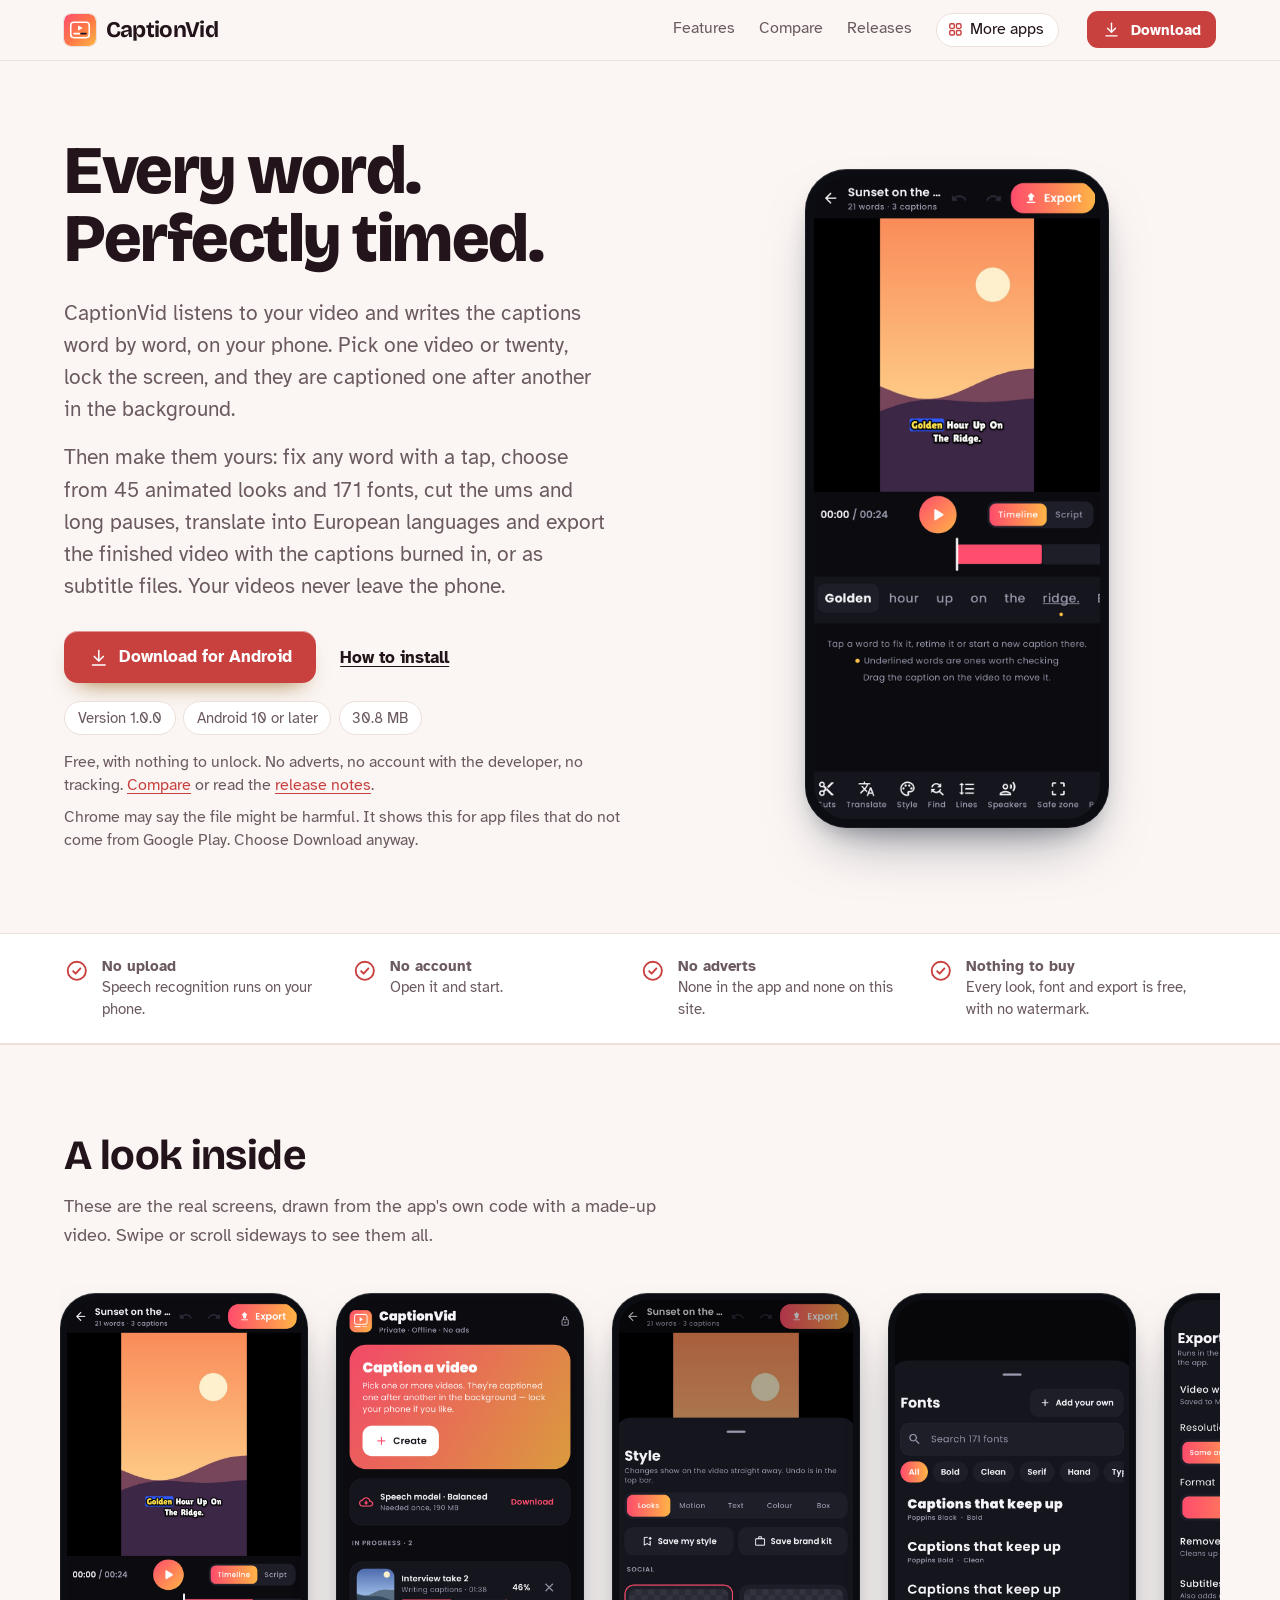
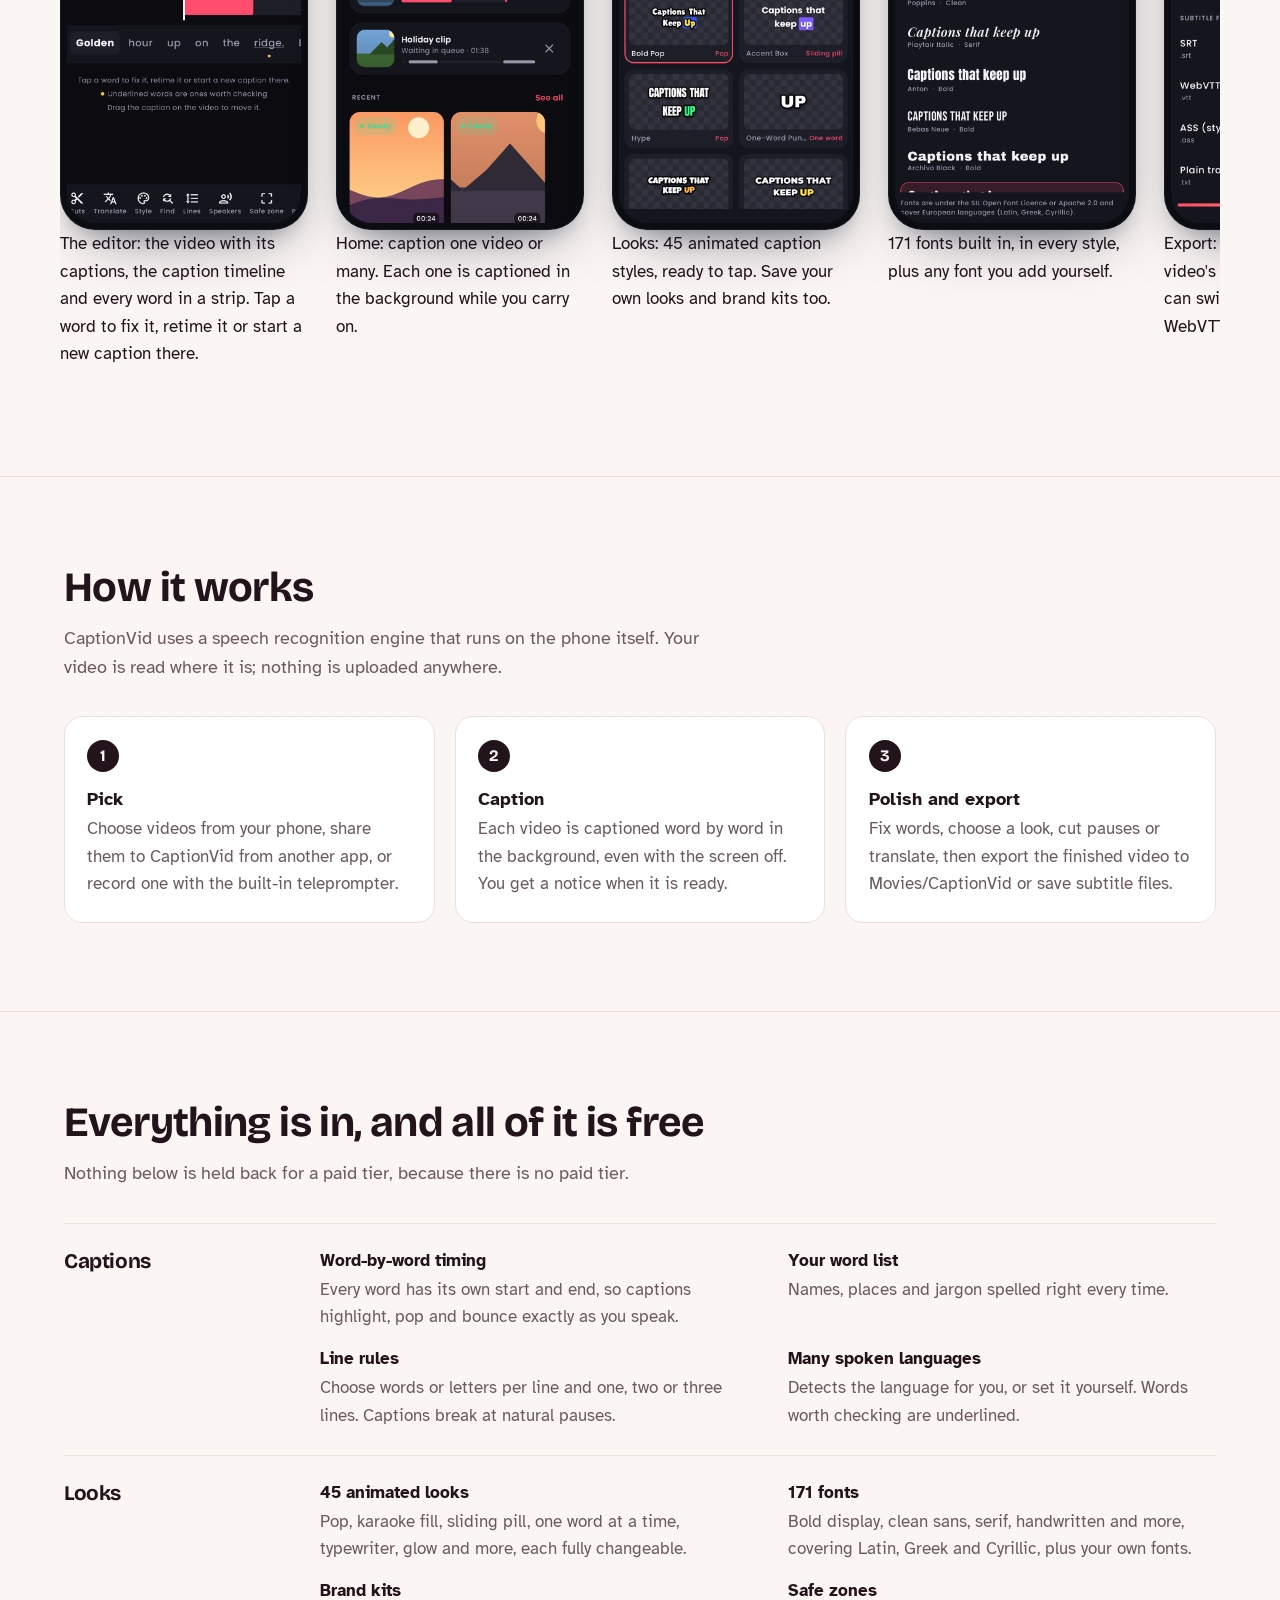
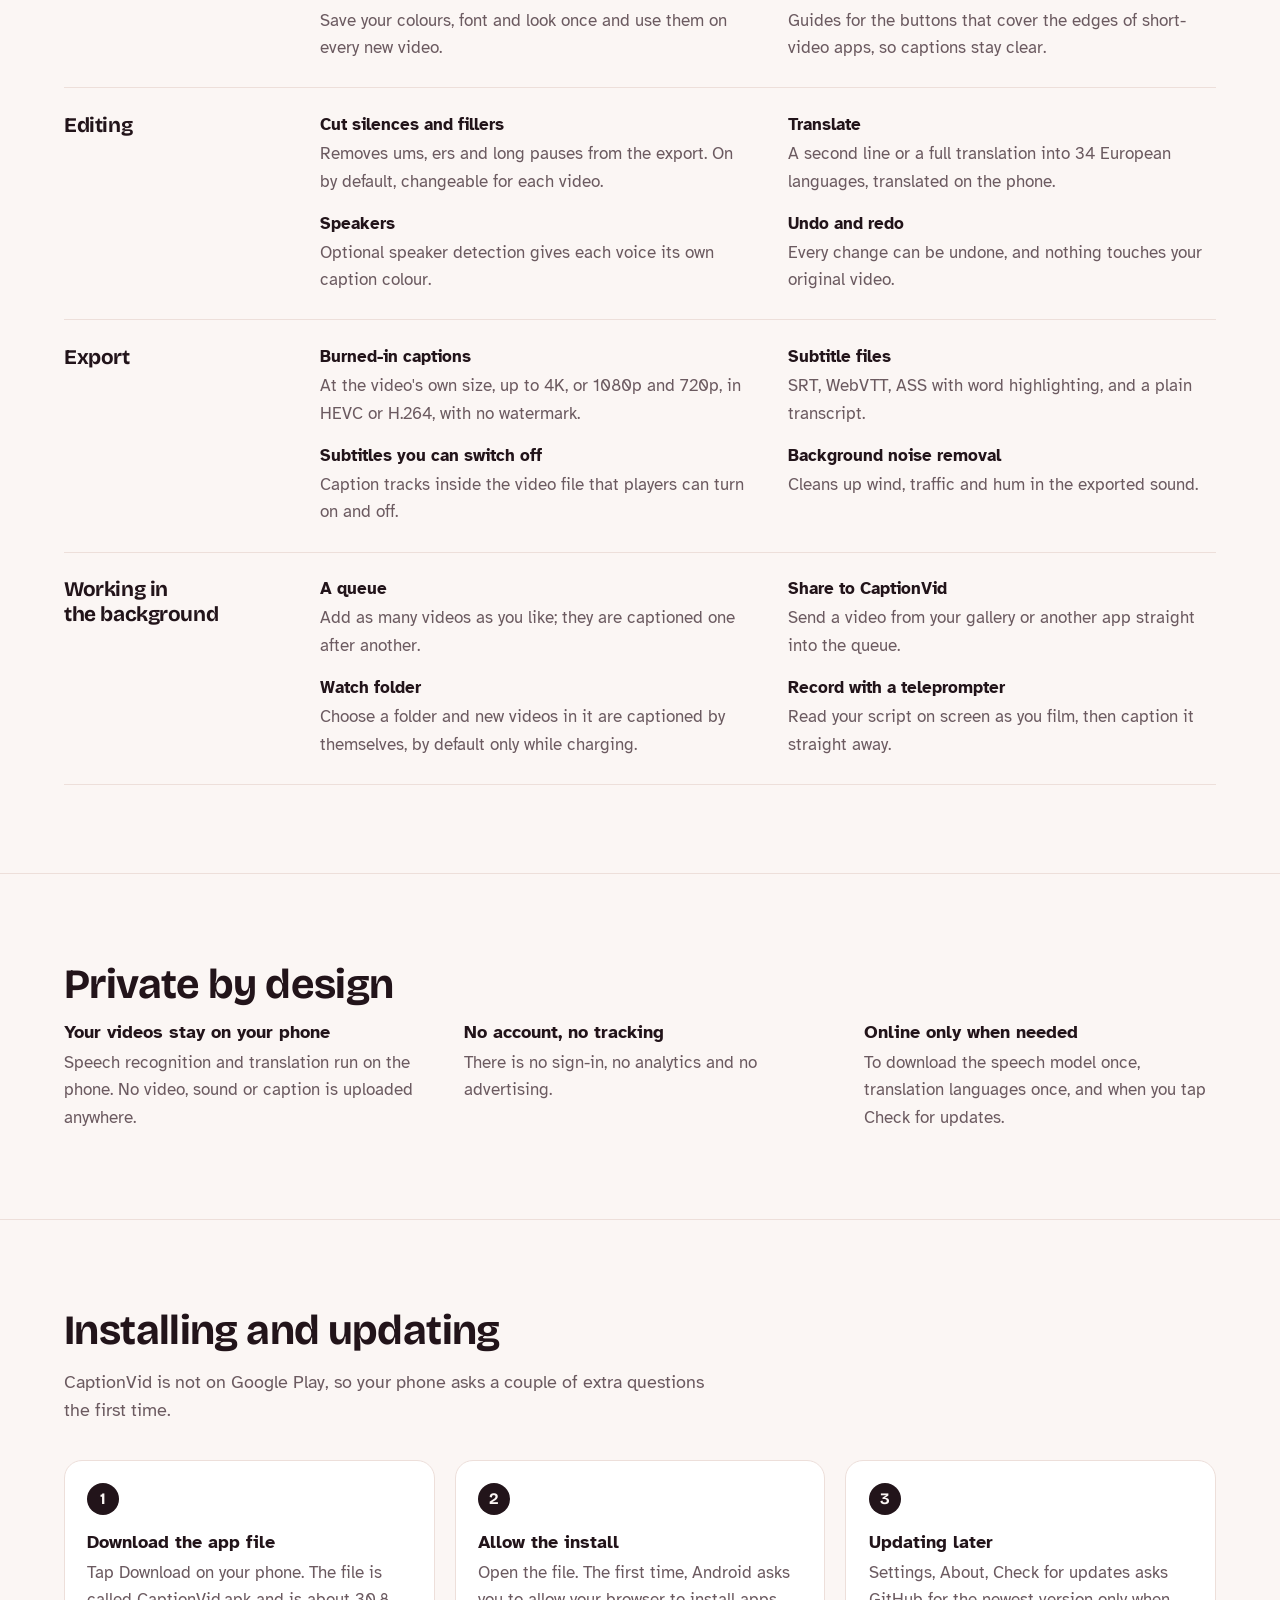
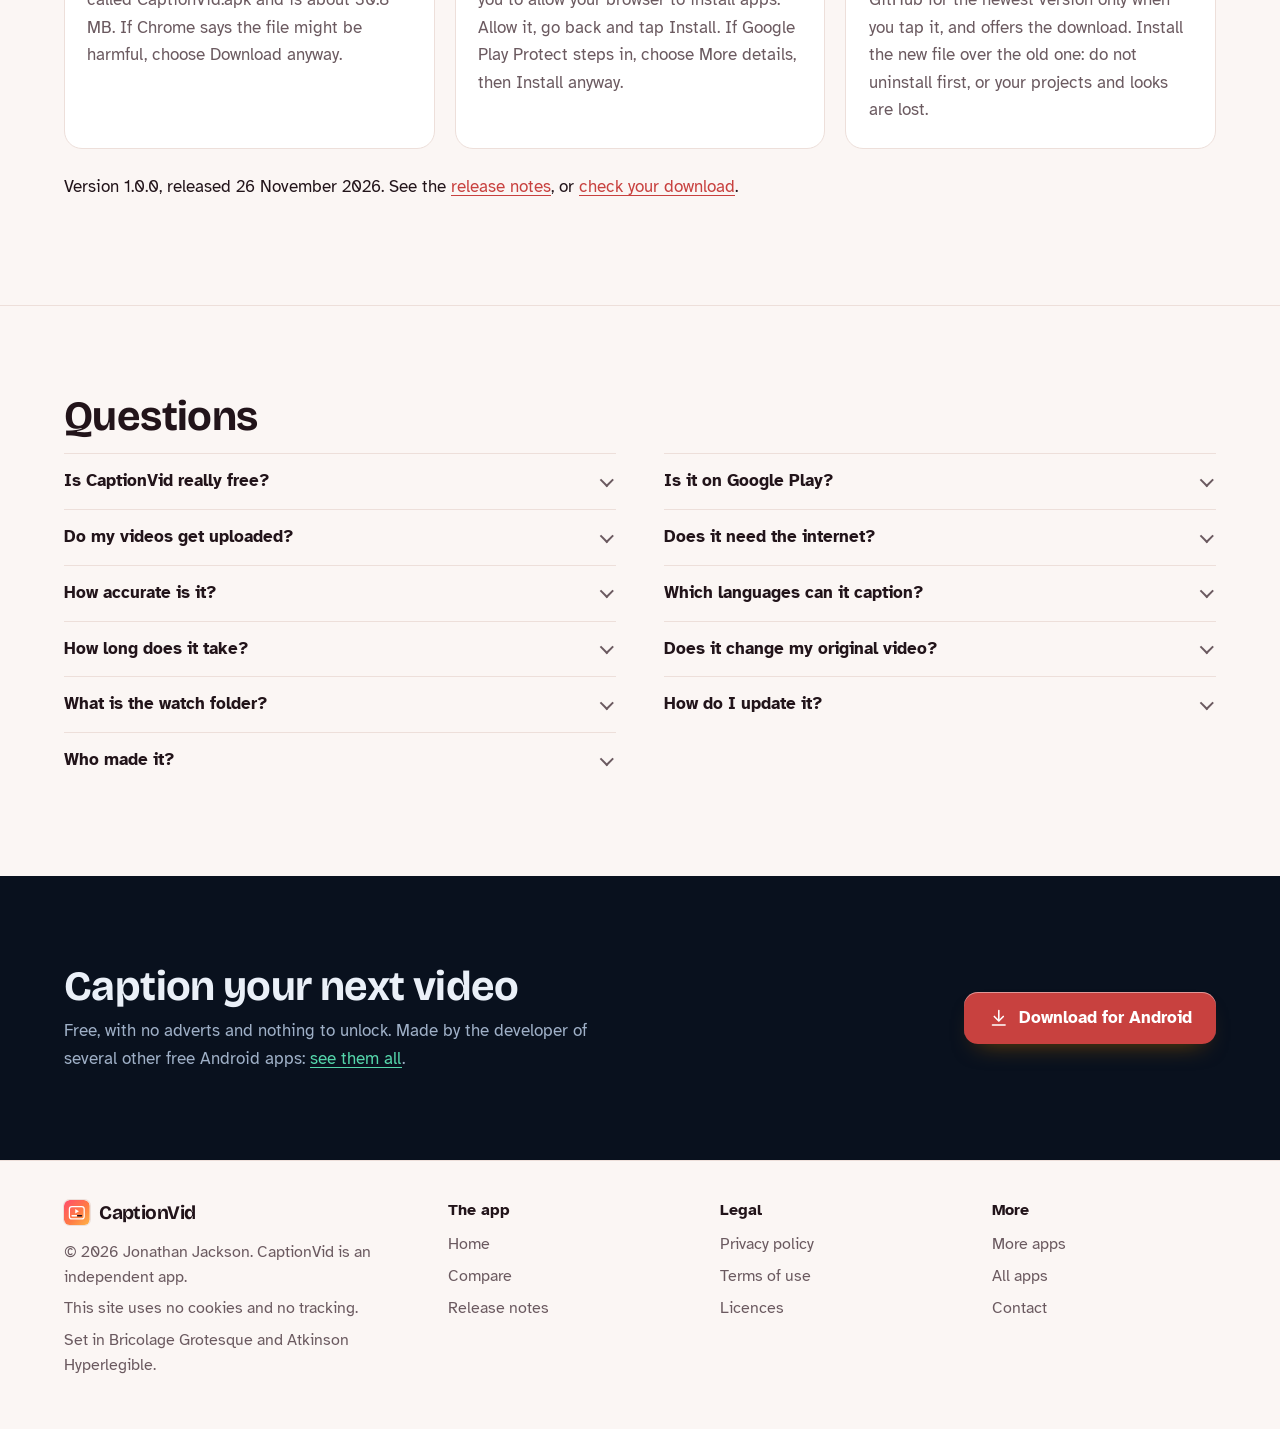
==== index.html @ 20e52fe6 "CaptionVid 1.0.0 website" ====
<!DOCTYPE html>
<html lang="en-GB">
<head>
<meta charset="utf-8">
<meta name="viewport" content="width=device-width, initial-scale=1">
<title>CaptionVid: free, private auto captions for your videos, made on your phone</title>
<meta name="description" content="CaptionVid writes word-by-word captions for your videos on your phone, in the background, with 45 animated looks, 171 fonts, translation, silence cutting and subtitle files. No account, no upload, no adverts, nothing to buy.">
<meta name="author" content="Jonathan Jackson">
<link rel="canonical" href="https://customgpter.github.io/captionvid/">
<meta name="theme-color" content="#fbf6f4" media="(prefers-color-scheme: light)">
<meta name="theme-color" content="#0e0b10" media="(prefers-color-scheme: dark)">
<meta property="og:type" content="website">
<meta property="og:site_name" content="CaptionVid">
<meta property="og:title" content="CaptionVid: free, private auto captions for your videos, made on your phone">
<meta property="og:description" content="CaptionVid writes word-by-word captions for your videos on your phone, in the background, with 45 animated looks, 171 fonts, translation, silence cutting and subtitle files. No account, no upload, no adverts, nothing to buy.">
<meta property="og:url" content="https://customgpter.github.io/captionvid/">
<meta property="og:image" content="https://customgpter.github.io/captionvid/assets/og.png">
<meta property="og:image:width" content="1200">
<meta property="og:image:height" content="630">
<meta property="og:image:alt" content="CaptionVid&#x27;s editor: a sunset video with word-by-word captions, the timeline and the word strip">
<meta property="og:locale" content="en_GB">
<meta name="twitter:card" content="summary_large_image">
<link rel="icon" href="./assets/favicon.svg" type="image/svg+xml">
<link rel="apple-touch-icon" href="./assets/apple-touch-icon.png">
<link rel="preload" href="./assets/fonts/bricolage-grotesque-latin.woff2" as="font" type="font/woff2" crossorigin>
<link rel="preload" href="./assets/fonts/atkinson-hyperlegible-latin-400-normal.woff2" as="font" type="font/woff2" crossorigin>
<link rel="stylesheet" href="./assets/site.css?v=1">
<link rel="stylesheet" href="./assets/house.css?v=1">
<link rel="stylesheet" href="./assets/apps-list.css?v=1">
<script src="./assets/apps-list.js?v=1" defer></script>
<script type="application/ld+json">{"@context":"https://schema.org","@type":"SoftwareApplication","name":"CaptionVid","url":"https://customgpter.github.io/captionvid/","description":"CaptionVid writes word-by-word captions for your videos on your phone, in the background, with 45 animated looks, 171 fonts, translation, silence cutting and subtitle files. No account, no upload, no adverts, nothing to buy.","applicationCategory":"MultimediaApplication","operatingSystem":"Android 10 or later","softwareVersion":"1.0.0","downloadUrl":"https://github.com/CustomGPTer/captionvid/releases/latest/download/CaptionVid.apk","releaseNotes":"https://customgpter.github.io/captionvid/releases.html","offers":{"@type":"Offer","price":"0","priceCurrency":"GBP"},"inLanguage":"en-GB","image":"https://customgpter.github.io/captionvid/assets/og.png","featureList":["Word-by-word timing","Your word list","Line rules","Many spoken languages","45 animated looks","171 fonts","Brand kits","Safe zones","Cut silences and fillers","Translate","Speakers","Undo and redo"],"author":{"@type":"Person","name":"Jonathan Jackson"}}</script>
<script type="application/ld+json">{"@context":"https://schema.org","@type":"FAQPage","mainEntity":[{"@type":"Question","name":"Is CaptionVid really free?","acceptedAnswer":{"@type":"Answer","text":"Yes. There is no paid version, no subscription, no adverts and no watermark. Every look, font and export option is in the free app."}},{"@type":"Question","name":"Is it on Google Play?","acceptedAnswer":{"@type":"Answer","text":"No. CaptionVid is a personal project and is downloaded from this site as an Android app file. It needs Android 10 or later and a phone with a 64-bit processor, which almost every phone from the last few years has."}},{"@type":"Question","name":"Do my videos get uploaded?","acceptedAnswer":{"@type":"Answer","text":"No. The speech recognition engine runs on your phone, so your videos, their sound and their captions stay on it."}},{"@type":"Question","name":"Does it need the internet?","acceptedAnswer":{"@type":"Answer","text":"Only to download the speech model the first time (about 190 MB for the recommended Balanced model) and each translation language the first time (about 30 MB each). After that, captioning works with no connection."}},{"@type":"Question","name":"How accurate is it?","acceptedAnswer":{"@type":"Answer","text":"Very good with clear speech. Choose Best in Settings for the most accurate captions, or Fast for older phones. Words the engine was unsure of are underlined so you can check them, and your word list fixes names for good."}},{"@type":"Question","name":"Which languages can it caption?","acceptedAnswer":{"@type":"Answer","text":"It recognises speech in many languages and can detect which one is spoken. Translation is into 34 European languages and needs Google Play services on the phone."}},{"@type":"Question","name":"How long does it take?","acceptedAnswer":{"@type":"Answer","text":"It depends on the phone, the length of the video and the speech model you choose: Fast is quickest, Best is slowest. It carries on with the screen off and tells you when each video is ready."}},{"@type":"Question","name":"Does it change my original video?","acceptedAnswer":{"@type":"Answer","text":"No. CaptionVid reads your video where it is and saves the captioned copy in Movies/CaptionVid."}},{"@type":"Question","name":"What is the watch folder?","acceptedAnswer":{"@type":"Answer","text":"An optional setting. Choose a folder, and any new video saved there is captioned by itself, by default only while the phone is charging, such as overnight. If Android does not allow it to start on its own, a notice asks you to tap to carry on."}},{"@type":"Question","name":"How do I update it?","acceptedAnswer":{"@type":"Answer","text":"Settings, About, Check for updates. Download CaptionVid.apk and install it over the old one. Do not uninstall first."}},{"@type":"Question","name":"Who made it?","acceptedAnswer":{"@type":"Answer","text":"CaptionVid is made by Jonathan Jackson, an independent developer in the United Kingdom."}}]}</script>
</head>
<body>
<a class="skip" href="#main">Skip to content</a>
<header class="masthead">
<div class="wrap">
<a class="brand" href="./" aria-label="CaptionVid home"><svg viewBox="0 0 108 108" aria-hidden="true"><defs><linearGradient id="cvbg" x1="0" y1="0" x2="1" y2="1"><stop offset="0" stop-color="#ff4d6d"/><stop offset=".55" stop-color="#ff7a45"/><stop offset="1" stop-color="#ffb547"/></linearGradient></defs><rect width="108" height="108" rx="24" fill="url(#cvbg)"/><g transform="translate(54 54) scale(1.3) translate(-54 -54)"><path d="M38,34 h32 a8,8 0 0 1 8,8 v24 a8,8 0 0 1 -8,8 h-32 a8,8 0 0 1 -8,-8 v-24 a8,8 0 0 1 8,-8 z" fill="none" stroke="#fff" stroke-width="4"/><path d="M49,42 L61,49 L49,56 Z" fill="#fff"/><path d="M39,61 h14 a2.5,2.5 0 0 1 0,5 h-14 a2.5,2.5 0 0 1 0,-5 z" fill="#fff"/><path d="M57,61 h12 a2.5,2.5 0 0 1 0,5 h-12 a2.5,2.5 0 0 1 0,-5 z" fill="#1a1020"/></g></svg><span>CaptionVid</span></a>
<nav aria-label="Main"><ul><li><a href="./#features">Features</a></li><li><a href="./compare.html">Compare</a></li><li><a href="./releases.html">Releases</a></li><li><a class="more-apps" href="./more-apps.html"><svg class="ico" viewBox="0 0 24 24" aria-hidden="true"><rect x="4" y="4" width="6.5" height="6.5" rx="1.6"/><rect x="13.5" y="4" width="6.5" height="6.5" rx="1.6"/><rect x="4" y="13.5" width="6.5" height="6.5" rx="1.6"/><rect x="13.5" y="13.5" width="6.5" height="6.5" rx="1.6"/></svg>More apps</a></li></ul></nav>
<a class="button small" href="https://github.com/CustomGPTer/captionvid/releases/latest/download/CaptionVid.apk"><svg class="ico" viewBox="0 0 24 24" aria-hidden="true"><path d="M12 4v11"/><path d="M7 10.5l5 5 5-5"/><path d="M5 20h14"/></svg>Download</a>
</div>
</header>
<main id="main">
<div class="hero">
<div class="wrap hero-grid">
<div class="hero-copy">
<h1>Every word. Perfectly timed.</h1>
<p class="lede">CaptionVid listens to your video and writes the captions word by word, on your phone. Pick one video or twenty, lock the screen, and they are captioned one after another in the background.</p><p class="lede">Then make them yours: fix any word with a tap, choose from 45 animated looks and 171 fonts, cut the ums and long pauses, translate into European languages and export the finished video with the captions burned in, or as subtitle files. Your videos never leave the phone.</p>

<p class="get" id="download"><a class="button" href="https://github.com/CustomGPTer/captionvid/releases/latest/download/CaptionVid.apk"><svg class="ico" viewBox="0 0 24 24" aria-hidden="true"><path d="M12 4v11"/><path d="M7 10.5l5 5 5-5"/><path d="M5 20h14"/></svg>Download for Android</a><a class="aside" href="#install">How to install</a></p>
<ul class="pills"><li>Version 1.0.0</li><li>Android 10 or later</li><li>30.8 MB</li></ul>
<p class="facts">Free, with nothing to unlock. No adverts, no account with the developer, no tracking. <a href="compare.html">Compare</a> or read the <a href="releases.html">release notes</a>.</p>
<p class="facts">Chrome may say the file might be harmful. It shows this for app files that do not come from Google Play. Choose Download anyway.</p>
</div>
<div class="hero-phone"><div class="phone"><img src="./assets/screens/editor.png" alt="The editor: the video with its captions, the caption timeline and every word in a strip. Tap a word to fix it, retime it or start a new caption there." width="393" height="852" fetchpriority="high"></div></div>
</div>
</div>

<section class="promises" aria-label="In short">
<div class="wrap"><ul><li><svg class="ico" viewBox="0 0 24 24" aria-hidden="true"><circle cx="12" cy="12" r="8.5"/><path d="M8.6 12.4l2.3 2.3 4.5-4.9"/></svg><span><b>No upload</b><span>Speech recognition runs on your phone.</span></span></li><li><svg class="ico" viewBox="0 0 24 24" aria-hidden="true"><circle cx="12" cy="12" r="8.5"/><path d="M8.6 12.4l2.3 2.3 4.5-4.9"/></svg><span><b>No account</b><span>Open it and start.</span></span></li><li><svg class="ico" viewBox="0 0 24 24" aria-hidden="true"><circle cx="12" cy="12" r="8.5"/><path d="M8.6 12.4l2.3 2.3 4.5-4.9"/></svg><span><b>No adverts</b><span>None in the app and none on this site.</span></span></li><li><svg class="ico" viewBox="0 0 24 24" aria-hidden="true"><circle cx="12" cy="12" r="8.5"/><path d="M8.6 12.4l2.3 2.3 4.5-4.9"/></svg><span><b>Nothing to buy</b><span>Every look, font and export is free, with no watermark.</span></span></li></ul></div>
</section>

<section id="screens" aria-labelledby="screens-h">
<div class="wrap">
<h2 id="screens-h">A look inside</h2>
<p class="intro">These are the real screens, drawn from the app&#x27;s own code with a made-up video. Swipe or scroll sideways to see them all.</p>
<div class="gallery" tabindex="0" role="region" aria-label="Screens from CaptionVid"><figure class="shot"><div class="phone"><img src="./assets/screens/editor.png" alt="The editor: the video with its captions, the caption timeline and every word in a strip. Tap a word to fix it, retime it or start a new caption there." width="393" height="852" loading="eager" decoding="async"></div><figcaption>The editor: the video with its captions, the caption timeline and every word in a strip. Tap a word to fix it, retime it or start a new caption there.</figcaption></figure><figure class="shot"><div class="phone"><img src="./assets/screens/home.png" alt="Home: caption one video or many. Each one is captioned in the background while you carry on." width="393" height="852" loading="eager" decoding="async"></div><figcaption>Home: caption one video or many. Each one is captioned in the background while you carry on.</figcaption></figure><figure class="shot"><div class="phone"><img src="./assets/screens/style.png" alt="Looks: 45 animated caption styles, ready to tap. Save your own looks and brand kits too." width="393" height="852" loading="eager" decoding="async"></div><figcaption>Looks: 45 animated caption styles, ready to tap. Save your own looks and brand kits too.</figcaption></figure><figure class="shot"><div class="phone"><img src="./assets/screens/fonts.png" alt="171 fonts built in, in every style, plus any font you add yourself." width="393" height="852" loading="eager" decoding="async"></div><figcaption>171 fonts built in, in every style, plus any font you add yourself.</figcaption></figure><figure class="shot"><div class="phone"><img src="./assets/screens/export.png" alt="Export: captions burned in at the video&#x27;s own size, subtitles you can switch on and off, and SRT, WebVTT, ASS or plain-text files." width="393" height="852" loading="eager" decoding="async"></div><figcaption>Export: captions burned in at the video&#x27;s own size, subtitles you can switch on and off, and SRT, WebVTT, ASS or plain-text files.</figcaption></figure><figure class="shot"><div class="phone"><img src="./assets/screens/projects.png" alt="Projects: everything you have captioned, searchable by name and by the words spoken in it." width="393" height="852" loading="eager" decoding="async"></div><figcaption>Projects: everything you have captioned, searchable by name and by the words spoken in it.</figcaption></figure><figure class="shot"><div class="phone"><img src="./assets/screens/translation.png" alt="Translation: a second line in another European language under each caption, translated on the phone." width="393" height="852" loading="eager" decoding="async"></div><figcaption>Translation: a second line in another European language under each caption, translated on the phone.</figcaption></figure><figure class="shot"><div class="phone"><img src="./assets/screens/onboarding.png" alt="First run: choose the speech model that suits your phone. It downloads once, then everything works offline." width="393" height="852" loading="eager" decoding="async"></div><figcaption>First run: choose the speech model that suits your phone. It downloads once, then everything works offline.</figcaption></figure><figure class="shot"><div class="phone"><img src="./assets/screens/settings.png" alt="Settings: spoken language, your word list, line rules, silence cutting, watch folder, export defaults and theme." width="393" height="852" loading="eager" decoding="async"></div><figcaption>Settings: spoken language, your word list, line rules, silence cutting, watch folder, export defaults and theme.</figcaption></figure><figure class="shot"><div class="phone"><img src="./assets/screens/intro.png" alt="The opening screen." width="393" height="852" loading="eager" decoding="async"></div><figcaption>The opening screen.</figcaption></figure></div>
</div>
</section>

<section id="how" aria-labelledby="how-h">
<div class="wrap">
<h2 id="how-h">How it works</h2>
<p class="intro">CaptionVid uses a speech recognition engine that runs on the phone itself. Your video is read where it is; nothing is uploaded anywhere.</p>
<ol class="steps"><li><h3>Pick</h3><p>Choose videos from your phone, share them to CaptionVid from another app, or record one with the built-in teleprompter.</p></li><li><h3>Caption</h3><p>Each video is captioned word by word in the background, even with the screen off. You get a notice when it is ready.</p></li><li><h3>Polish and export</h3><p>Fix words, choose a look, cut pauses or translate, then export the finished video to Movies/CaptionVid or save subtitle files.</p></li></ol>
</div>
</section>

<section id="features" aria-labelledby="features-h">
<div class="wrap">
<h2 id="features-h">Everything is in, and all of it is free</h2>
<p class="intro">Nothing below is held back for a paid tier, because there is no paid tier.</p>
<div class="groups"><div class="group"><h3>Captions</h3><dl><div><dt>Word-by-word timing</dt><dd>Every word has its own start and end, so captions highlight, pop and bounce exactly as you speak.</dd></div><div><dt>Your word list</dt><dd>Names, places and jargon spelled right every time.</dd></div><div><dt>Line rules</dt><dd>Choose words or letters per line and one, two or three lines. Captions break at natural pauses.</dd></div><div><dt>Many spoken languages</dt><dd>Detects the language for you, or set it yourself. Words worth checking are underlined.</dd></div></dl></div><div class="group"><h3>Looks</h3><dl><div><dt>45 animated looks</dt><dd>Pop, karaoke fill, sliding pill, one word at a time, typewriter, glow and more, each fully changeable.</dd></div><div><dt>171 fonts</dt><dd>Bold display, clean sans, serif, handwritten and more, covering Latin, Greek and Cyrillic, plus your own fonts.</dd></div><div><dt>Brand kits</dt><dd>Save your colours, font and look once and use them on every new video.</dd></div><div><dt>Safe zones</dt><dd>Guides for the buttons that cover the edges of short-video apps, so captions stay clear.</dd></div></dl></div><div class="group"><h3>Editing</h3><dl><div><dt>Cut silences and fillers</dt><dd>Removes ums, ers and long pauses from the export. On by default, changeable for each video.</dd></div><div><dt>Translate</dt><dd>A second line or a full translation into 34 European languages, translated on the phone.</dd></div><div><dt>Speakers</dt><dd>Optional speaker detection gives each voice its own caption colour.</dd></div><div><dt>Undo and redo</dt><dd>Every change can be undone, and nothing touches your original video.</dd></div></dl></div><div class="group"><h3>Export</h3><dl><div><dt>Burned-in captions</dt><dd>At the video's own size, up to 4K, or 1080p and 720p, in HEVC or H.264, with no watermark.</dd></div><div><dt>Subtitle files</dt><dd>SRT, WebVTT, ASS with word highlighting, and a plain transcript.</dd></div><div><dt>Subtitles you can switch off</dt><dd>Caption tracks inside the video file that players can turn on and off.</dd></div><div><dt>Background noise removal</dt><dd>Cleans up wind, traffic and hum in the exported sound.</dd></div></dl></div><div class="group"><h3>Working in the background</h3><dl><div><dt>A queue</dt><dd>Add as many videos as you like; they are captioned one after another.</dd></div><div><dt>Share to CaptionVid</dt><dd>Send a video from your gallery or another app straight into the queue.</dd></div><div><dt>Watch folder</dt><dd>Choose a folder and new videos in it are captioned by themselves, by default only while charging.</dd></div><div><dt>Record with a teleprompter</dt><dd>Read your script on screen as you film, then caption it straight away.</dd></div></dl></div></div>
</div>
</section>

<section id="privacy" aria-labelledby="privacy-h">
<div class="wrap">
<h2 id="privacy-h">Private by design</h2>
<ul class="plain"><li><h3>Your videos stay on your phone</h3><p>Speech recognition and translation run on the phone. No video, sound or caption is uploaded anywhere.</p></li><li><h3>No account, no tracking</h3><p>There is no sign-in, no analytics and no advertising.</p></li><li><h3>Online only when needed</h3><p>To download the speech model once, translation languages once, and when you tap Check for updates.</p></li></ul>
</div>
</section>

<section id="install" aria-labelledby="install-h">
<div class="wrap">
<h2 id="install-h">Installing and updating</h2>
<p class="intro">CaptionVid is not on Google Play, so your phone asks a couple of extra questions the first time.</p>
<ol class="steps"><li><h3>Download the app file</h3><p>Tap Download on your phone. The file is called CaptionVid.apk and is about 30.8 MB. If Chrome says the file might be harmful, choose Download anyway.</p></li><li><h3>Allow the install</h3><p>Open the file. The first time, Android asks you to allow your browser to install apps. Allow it, go back and tap Install. If Google Play Protect steps in, choose More details, then Install anyway.</p></li><li><h3>Updating later</h3><p>Settings, About, Check for updates asks GitHub for the newest version only when you tap it, and offers the download. Install the new file over the old one: do not uninstall first, or your projects and looks are lost.</p></li></ol>
<p class="after-table">Version 1.0.0, released 26 November 2026. See the <a href="releases.html">release notes</a>, or <a href="releases.html#checking">check your download</a>.</p>
</div>
</section>

<section id="questions" aria-labelledby="questions-h">
<div class="wrap">
<h2 id="questions-h">Questions</h2>
<div class="faq"><details><summary>Is CaptionVid really free?</summary><p>Yes. There is no paid version, no subscription, no adverts and no watermark. Every look, font and export option is in the free app.</p></details><details><summary>Is it on Google Play?</summary><p>No. CaptionVid is a personal project and is downloaded from this site as an Android app file. It needs Android 10 or later and a phone with a 64-bit processor, which almost every phone from the last few years has.</p></details><details><summary>Do my videos get uploaded?</summary><p>No. The speech recognition engine runs on your phone, so your videos, their sound and their captions stay on it.</p></details><details><summary>Does it need the internet?</summary><p>Only to download the speech model the first time (about 190 MB for the recommended Balanced model) and each translation language the first time (about 30 MB each). After that, captioning works with no connection.</p></details><details><summary>How accurate is it?</summary><p>Very good with clear speech. Choose Best in Settings for the most accurate captions, or Fast for older phones. Words the engine was unsure of are underlined so you can check them, and your word list fixes names for good.</p></details><details><summary>Which languages can it caption?</summary><p>It recognises speech in many languages and can detect which one is spoken. Translation is into 34 European languages and needs Google Play services on the phone.</p></details><details><summary>How long does it take?</summary><p>It depends on the phone, the length of the video and the speech model you choose: Fast is quickest, Best is slowest. It carries on with the screen off and tells you when each video is ready.</p></details><details><summary>Does it change my original video?</summary><p>No. CaptionVid reads your video where it is and saves the captioned copy in Movies/CaptionVid.</p></details><details><summary>What is the watch folder?</summary><p>An optional setting. Choose a folder, and any new video saved there is captioned by itself, by default only while the phone is charging, such as overnight. If Android does not allow it to start on its own, a notice asks you to tap to carry on.</p></details><details><summary>How do I update it?</summary><p>Settings, About, Check for updates. Download CaptionVid.apk and install it over the old one. Do not uninstall first.</p></details><details><summary>Who made it?</summary><p>CaptionVid is made by Jonathan Jackson, an independent developer in the United Kingdom.</p></details></div>
</div>
</section>

<section class="closing" aria-labelledby="closing-h">
<div class="wrap">
<div><h2 id="closing-h">Caption your next video</h2><p>Free, with no adverts and nothing to unlock. Made by the developer of several other free Android apps: <a href="more-apps.html">see them all</a>.</p></div>
<a class="button" href="https://github.com/CustomGPTer/captionvid/releases/latest/download/CaptionVid.apk"><svg class="ico" viewBox="0 0 24 24" aria-hidden="true"><path d="M12 4v11"/><path d="M7 10.5l5 5 5-5"/><path d="M5 20h14"/></svg>Download for Android</a>
</div>
</section>
</main>
<footer class="colophon">
<div class="wrap">
<div>
<a class="brand" href="./" aria-label="CaptionVid home"><svg viewBox="0 0 108 108" aria-hidden="true"><defs><linearGradient id="cvbg" x1="0" y1="0" x2="1" y2="1"><stop offset="0" stop-color="#ff4d6d"/><stop offset=".55" stop-color="#ff7a45"/><stop offset="1" stop-color="#ffb547"/></linearGradient></defs><rect width="108" height="108" rx="24" fill="url(#cvbg)"/><g transform="translate(54 54) scale(1.3) translate(-54 -54)"><path d="M38,34 h32 a8,8 0 0 1 8,8 v24 a8,8 0 0 1 -8,8 h-32 a8,8 0 0 1 -8,-8 v-24 a8,8 0 0 1 8,-8 z" fill="none" stroke="#fff" stroke-width="4"/><path d="M49,42 L61,49 L49,56 Z" fill="#fff"/><path d="M39,61 h14 a2.5,2.5 0 0 1 0,5 h-14 a2.5,2.5 0 0 1 0,-5 z" fill="#fff"/><path d="M57,61 h12 a2.5,2.5 0 0 1 0,5 h-12 a2.5,2.5 0 0 1 0,-5 z" fill="#1a1020"/></g></svg><span>CaptionVid</span></a>
<p>&copy; 2026 Jonathan Jackson. CaptionVid is an independent app.</p>
<p>This site uses no cookies and no tracking.</p>
<p>Set in Bricolage Grotesque and Atkinson Hyperlegible.</p>
</div>
<nav aria-label="The app"><h2>The app</h2><ul>
<li><a href="./">Home</a></li>
<li><a href="./compare.html">Compare</a></li>
<li><a href="./releases.html">Release notes</a></li>

</ul></nav>
<nav aria-label="Legal"><h2>Legal</h2><ul>
<li><a href="./privacy.html">Privacy policy</a></li>
<li><a href="./terms.html">Terms of use</a></li>
<li><a href="./licences.html">Licences</a></li>
</ul></nav>
<nav aria-label="More"><h2>More</h2><ul>
<li><a href="./more-apps.html">More apps</a></li>
<li><a href="https://customgpter.github.io/">All apps</a></li>
<li><a href="https://github.com/CustomGPTer/captionvid/issues">Contact</a></li>
</ul></nav>
</div>
</footer>
</body>
</html>
---- assets/site.css ----
@font-face{font-family:"Bricolage Grotesque";src:url("fonts/bricolage-grotesque-latin.woff2") format("woff2");font-weight:200 800;font-style:normal;font-display:swap}
@font-face{font-family:"Atkinson Hyperlegible";src:url("fonts/atkinson-hyperlegible-latin-400-normal.woff2") format("woff2");font-weight:400;font-style:normal;font-display:swap}
@font-face{font-family:"Atkinson Hyperlegible";src:url("fonts/atkinson-hyperlegible-latin-700-normal.woff2") format("woff2");font-weight:700;font-style:normal;font-display:swap}

/* Daylight page, night-time camera. The lamp colour is kept for the one thing to press and for what the camera has seen. */
:root{
  --page:#f2f5f9; --panel:#ffffff; --raised:#e8edf3; --ink:#0d1a2b; --soft:#465468; --rule:#d2dae4;
  --accent:#0a6a55; --accent-ink:#ffffff; --warn:#8a5200; --rec:#d3302f;
  --lamp:#ffb347; --lamp-ink:#231400; --lamp-text:#8a5200;
  --night:#09111e; --night-2:#111d30; --night-3:#1a2a43; --night-ink:#eaf0f8; --night-soft:#9fb0c7; --night-rule:#24364f; --iris:#55d6ab;
  --display:"Bricolage Grotesque","Atkinson Hyperlegible",system-ui,sans-serif;
  --sans:"Atkinson Hyperlegible",system-ui,-apple-system,"Segoe UI",Roboto,sans-serif;
  --mono:ui-monospace,SFMono-Regular,Menlo,Consolas,"Liberation Mono",monospace;
  color-scheme:light dark;
}
@media (prefers-color-scheme:dark){
  :root{--page:#0a111b; --panel:#111a27; --raised:#182434; --ink:#e9eef5; --soft:#a0aec0; --rule:#243247;
    --accent:#55d6ab; --accent-ink:#00281d; --warn:#ffb347; --rec:#ff6163; --lamp-text:#ffb347}
}

*,*::before,*::after{box-sizing:border-box}
html{-webkit-text-size-adjust:100%;scroll-behavior:smooth;scroll-padding-top:5.5rem}
@media (prefers-reduced-motion:reduce){html{scroll-behavior:auto}}
body{margin:0;background:var(--page);color:var(--ink);font:400 1.0625rem/1.62 var(--sans);text-rendering:optimizeLegibility;-webkit-font-smoothing:antialiased}
img,svg{max-width:100%;display:block}
a{color:var(--accent);text-decoration-thickness:.07em;text-underline-offset:.2em}
a:hover{text-decoration-thickness:.13em}
:focus-visible{outline:3px solid var(--lamp);outline-offset:3px;border-radius:6px}
code{font:.9em/1 var(--mono);overflow-wrap:anywhere}
h1,h2,h3{font-family:var(--display);font-weight:700;letter-spacing:-.015em;line-height:1.08;margin:0;text-wrap:balance}
p{margin:0 0 1rem}
.skip{position:absolute;left:-999px;top:0;background:var(--ink);color:var(--page);padding:.6rem 1rem;z-index:30;border-radius:0 0 8px 0}
.skip:focus{left:0}
.sr{position:absolute;width:1px;height:1px;overflow:hidden;clip-path:inset(50%);white-space:nowrap}
.wrap{width:min(72rem,100% - 2.5rem);margin-inline:auto}
.measure{max-width:44rem}
.ico{width:1.25em;height:1.25em;flex:none;fill:none;stroke:currentColor;stroke-width:1.75;stroke-linecap:round;stroke-linejoin:round}

/* ---------- masthead */
.masthead{position:sticky;top:0;z-index:20;background:color-mix(in srgb,var(--page) 88%,transparent);-webkit-backdrop-filter:blur(14px) saturate(1.3);backdrop-filter:blur(14px) saturate(1.3);border-bottom:1px solid var(--rule)}
.masthead .wrap{display:flex;flex-wrap:wrap;align-items:center;gap:.35rem 1.75rem;padding-block:.7rem}
.brand{display:inline-flex;align-items:center;gap:.6rem;font:700 1.4rem/1 var(--display);letter-spacing:-.03em;color:var(--ink);text-decoration:none;margin-right:auto}
.brand svg{width:2rem;height:2rem;flex:none;border-radius:.5rem;box-shadow:0 0 0 1px var(--rule)}
.masthead nav ul{display:flex;flex-wrap:wrap;align-items:center;gap:.15rem 1.5rem;list-style:none;margin:0;padding:0;font-size:1rem;line-height:1.3}
.masthead nav a{display:inline-flex;align-items:center;gap:.4rem;color:var(--soft);text-decoration:none;padding-block:.45rem;border-bottom:2px solid transparent}
.masthead nav a:hover{color:var(--ink)}
.masthead nav a[aria-current="page"]{color:var(--ink);border-bottom-color:var(--lamp)}
.masthead nav a.more-apps{color:var(--ink);border:1px solid var(--rule);border-radius:999px;padding:.34rem .85rem .34rem .65rem;background:var(--panel)}
.masthead nav a.more-apps .ico{width:1.05em;height:1.05em;color:var(--accent);stroke-width:2}
.masthead nav a.more-apps:hover,.masthead nav a.more-apps[aria-current="page"]{border-color:var(--accent)}
.button{display:inline-flex;align-items:center;gap:.6rem;background:var(--lamp);color:var(--lamp-ink);font:700 1.08rem/1.2 var(--sans);text-decoration:none;padding:.95rem 1.5rem;border-radius:14px;box-shadow:0 1px 0 rgba(255,255,255,.45) inset,0 12px 24px -14px rgba(138,82,0,.9)}
.button:hover{background:#ffc56e}
.button:active{transform:translateY(1px)}
.button.small{font-size:.95rem;padding:.55rem .95rem;border-radius:11px;box-shadow:none}
.button.quiet{background:none;box-shadow:none;border:1px solid var(--rule);color:var(--ink)}
.button.quiet:hover{border-color:var(--ink);background:none}
@media (max-width:52rem){
  .masthead nav{order:3;flex:1 0 100%}
  .masthead nav ul{gap:.1rem .85rem;font-size:.95rem}
  .masthead nav .wide{display:none}
}
@media (max-width:24rem){.masthead nav a.more-apps .ico{display:none}.masthead nav a.more-apps{padding-inline:.7rem}}

/* ---------- hero */
.hero{padding-block:clamp(2.2rem,6vw,4.75rem) clamp(2.5rem,6vw,4.5rem);overflow:hidden}
.hero-grid{display:grid;gap:clamp(2.25rem,5vw,4rem);align-items:center}
@media (min-width:62rem){.hero-grid{grid-template-columns:minmax(0,11fr) minmax(0,10fr)}}
.hero h1{font-size:clamp(2.6rem,6vw,4.25rem);font-weight:800;line-height:1;letter-spacing:-.022em;margin-bottom:1.5rem}
.lede{font-size:clamp(1.14rem,2vw,1.3rem);line-height:1.55;color:var(--soft);margin:0 0 1rem;max-width:34rem}
.get{display:flex;flex-wrap:wrap;align-items:center;gap:.9rem 1.5rem;margin:1.8rem 0 1.1rem}
.get .aside{font-weight:700;color:var(--ink)}
.facts{font-size:.98rem;line-height:1.5;color:var(--soft);margin:0 0 .5rem;max-width:36rem}
.pills{display:flex;flex-wrap:wrap;gap:.45rem;list-style:none;margin:0 0 1rem;padding:0;font-size:.95rem}
.pills li{border:1px solid var(--rule);border-radius:999px;padding:.22rem .8rem;background:var(--panel);color:var(--soft)}

/* the monitor: the camera's view, the day beneath it, and the alert it sends */
.monitor{position:relative;max-width:36rem;margin-inline:auto;width:100%;padding-bottom:3.1rem}
@media (min-width:62rem){.monitor{margin-inline:auto 0}}
.screen{position:relative;background:var(--night);border-radius:22px;padding:.6rem;box-shadow:0 0 0 1px var(--night-rule),0 30px 60px -30px rgba(9,17,30,.75)}
.cam{position:relative;border-radius:15px;overflow:hidden;aspect-ratio:16/10;background:#0b1626}
.cam svg{width:100%;height:100%}
.cam text{font:700 15px var(--sans);fill:#231400}
.hud{position:absolute;display:inline-flex;align-items:center;gap:.4rem;font:700 .76rem/1 var(--sans);color:var(--night-ink);background:rgba(6,12,22,.62);border-radius:999px;padding:.38rem .65rem;letter-spacing:.01em}
.hud i{width:.5rem;height:.5rem;border-radius:50%;background:var(--iris)}
.hud.watching{left:.7rem;top:.7rem}
.hud.rec{right:.7rem;top:.7rem}
.hud.rec i{background:#ff5a5c}
.hud.stamp{left:.7rem;bottom:.7rem;font:400 .74rem/1 var(--mono);border-radius:6px;color:#d5deea}
.hud.place{right:.7rem;bottom:.7rem;border-radius:6px;font-weight:400;color:#d5deea}
.day{padding:.85rem .55rem 2rem;color:var(--night-soft);font-size:.8rem;line-height:1.2}
.day-head{display:flex;justify-content:space-between;margin-bottom:.6rem}
.day-head b{color:var(--night-ink)}
.track{position:relative;height:1.5rem;border-radius:7px;background:repeating-linear-gradient(90deg,var(--night-3) 0 1px,transparent 1px calc(100% / 24)),var(--night-2);box-shadow:inset 0 0 0 1px var(--night-rule)}
.ev{position:absolute;top:3px;bottom:3px;width:max(5px,1.1%);border-radius:3px;background:var(--iris);left:var(--at)}
.ev.seen{background:var(--lamp)}
.now{position:absolute;top:-4px;bottom:-4px;left:var(--at);width:2px;background:var(--night-ink);border-radius:2px}
.hours{display:flex;justify-content:space-between;margin-top:.4rem;font-size:.72rem}
.alert{position:absolute;right:-.4rem;bottom:0;display:flex;align-items:center;gap:.75rem;width:min(19rem,88%);background:var(--panel);color:var(--ink);border:1px solid var(--rule);border-radius:16px;padding:.65rem .8rem;box-shadow:0 18px 36px -18px rgba(9,17,30,.55)}
.alert .thumb{flex:none;width:3.1rem;height:3.1rem;border-radius:10px;background:linear-gradient(160deg,#16263d,#0b1626);position:relative;overflow:hidden}
.alert .thumb::before{content:"";position:absolute;left:50%;bottom:0;width:38%;height:62%;translate:-50% 0;border-radius:40% 40% 0 0;background:#6f86a6}
.alert .thumb::after{content:"";position:absolute;left:50%;top:14%;width:26%;aspect-ratio:1;translate:-50% 0;border-radius:50%;background:#8ea4c2}
.alert b{display:block;font-size:.98rem;line-height:1.25}
.alert span{display:block;font-size:.86rem;color:var(--soft);line-height:1.3}
.alert .dot{flex:none;width:.6rem;height:.6rem;border-radius:50%;background:var(--lamp);margin-left:auto;box-shadow:0 0 0 4px color-mix(in srgb,var(--lamp) 25%,transparent)}
@media (max-width:26rem){.alert{right:0}}
@media (prefers-reduced-motion:no-preference){
  .cam .spill{animation:vg-in .9s ease-out .25s both}
  .cam .who{animation:vg-step .9s cubic-bezier(.2,.8,.25,1) .9s both}
  .cam .mark{animation:vg-lock .45s cubic-bezier(.3,1.4,.5,1) 1.7s both;transform-box:fill-box;transform-origin:center}
  .hud.rec{animation:vg-in .3s ease-out 2.05s both}
  .hud.rec i{animation:vg-blink 1.2s steps(2,jump-none) 2.3s 4}
  .ev.seen,.now{animation:vg-pop .4s cubic-bezier(.3,1.5,.5,1) 2.4s both}
  .alert{animation:vg-rise .6s cubic-bezier(.2,.8,.25,1) 2.9s both}
  @keyframes vg-in{from{opacity:0}to{opacity:1}}
  @keyframes vg-step{from{opacity:0;transform:translateX(18px)}to{opacity:1;transform:none}}
  @keyframes vg-lock{from{opacity:0;transform:scale(1.12)}to{opacity:1;transform:none}}
  @keyframes vg-blink{from{opacity:1}to{opacity:.25}}
  @keyframes vg-pop{from{opacity:0;transform:scaleY(.2)}to{opacity:1;transform:none}}
  @keyframes vg-rise{from{opacity:0;transform:translateY(14px)}to{opacity:1;transform:none}}
}

/* ---------- sections */
section{padding-block:clamp(3rem,7vw,5.5rem)}
section + section{border-top:1px solid var(--rule)}
h2{font-size:clamp(1.8rem,3.6vw,2.6rem);margin-bottom:.9rem}
h3{font:700 1.1rem/1.3 var(--sans);letter-spacing:0;margin:0 0 .3rem}
.intro{color:var(--soft);max-width:40rem;margin-bottom:2.2rem;font-size:1.1rem}

.promises{padding-block:0;border-block:1px solid var(--rule);background:var(--panel)}
.promises ul{list-style:none;margin:0;padding:0;display:grid;grid-template-columns:repeat(auto-fit,minmax(min(100%,14rem),1fr))}
.promises li{display:flex;gap:.8rem;align-items:flex-start;padding:1.4rem 1.5rem 1.4rem 0}
.promises .ico{width:1.6rem;height:1.6rem;color:var(--accent);margin-top:.1rem}
.promises b{display:block;line-height:1.3}
.promises span{color:var(--soft);font-size:.96rem;line-height:1.45;display:block}
.hero + .promises{border-top:1px solid var(--rule)}

.steps{list-style:none;counter-reset:s;margin:0;padding:0;display:grid;gap:1.25rem}
@media (min-width:52rem){.steps{grid-template-columns:repeat(3,minmax(0,1fr))}}
.steps li{counter-increment:s;background:var(--panel);border:1px solid var(--rule);border-radius:18px;padding:1.4rem 1.4rem 1.5rem}
.steps li::before{content:counter(s);display:grid;place-items:center;width:2rem;height:2rem;border-radius:50%;background:var(--ink);color:var(--page);font:700 1rem/1 var(--display);margin-bottom:1rem}
.steps p{margin:0;color:var(--soft)}

.notices{display:grid;gap:1.25rem}
@media (min-width:52rem){.notices{grid-template-columns:repeat(2,minmax(0,1fr))}}
.sense{background:var(--night);color:var(--night-ink);border-radius:20px;padding:1.5rem 1.5rem 1.6rem;box-shadow:0 0 0 1px var(--night-rule)}
.sense h3{font:700 1.35rem/1.2 var(--display);letter-spacing:-.02em;margin-bottom:.35rem}
.sense p{color:var(--night-soft);margin-bottom:1.1rem}
.chips{display:flex;flex-wrap:wrap;gap:.5rem;list-style:none;margin:0;padding:0}
.chips li{display:inline-flex;align-items:center;gap:.45rem;border:1px solid var(--night-rule);background:var(--night-2);border-radius:10px;padding:.42rem .75rem .42rem .6rem;font-size:.98rem;line-height:1.2}
.chips .ico{color:var(--lamp)}

.groups{display:grid;gap:0}
.group{display:grid;gap:.4rem 3rem;padding-block:1.6rem;border-top:1px solid var(--rule)}
.group:last-child{border-bottom:1px solid var(--rule)}
@media (min-width:56rem){.group{grid-template-columns:13rem minmax(0,1fr)}}
.group > h3{font:700 1.3rem/1.2 var(--display);letter-spacing:-.02em;color:var(--ink)}
.group dl{margin:0;display:grid;gap:1.1rem 2.5rem}
@media (min-width:40rem){.group dl{grid-template-columns:repeat(2,minmax(0,1fr))}}
.group dt{font-weight:700;line-height:1.35}
.group dd{margin:.2rem 0 0;color:var(--soft)}

.setups{display:grid;gap:1.25rem}
@media (min-width:52rem){.setups{grid-template-columns:repeat(2,minmax(0,1fr))}}
.setup{background:var(--panel);border:1px solid var(--rule);border-radius:20px;padding:1.5rem}
.setup h3{font:700 1.35rem/1.2 var(--display);letter-spacing:-.02em;margin-bottom:.9rem}
.setup .kit{display:flex;align-items:center;gap:.6rem;color:var(--soft);font-size:.95rem;margin-bottom:1rem}
.setup .kit .ico{width:1.9rem;height:1.9rem;color:var(--ink);stroke-width:1.5}
.setup .kit .to{width:1.2rem;height:1.2rem;color:var(--soft)}
.ticks{list-style:none;margin:0;padding:0;display:grid;gap:.5rem}
.ticks li{position:relative;padding-left:1.7rem;color:var(--soft)}
.ticks li::before{content:"";position:absolute;left:.15rem;top:.42em;width:.75rem;height:.42rem;border-left:2.5px solid var(--accent);border-bottom:2.5px solid var(--accent);rotate:-45deg}

.modes{list-style:none;margin:0;padding:0;display:grid;gap:1.25rem}
@media (min-width:52rem){.modes{grid-template-columns:repeat(3,minmax(0,1fr))}}
.modes li{border-top:3px solid var(--ink);padding-top:1rem}
.modes p{color:var(--soft);margin:0}

.scroll{overflow-x:auto}
table{width:100%;border-collapse:collapse}
th,td{text-align:left;vertical-align:top;padding:.85rem 1.2rem .85rem 0;border-top:1px solid var(--rule)}
thead th{border-top:0;color:var(--soft);font-weight:400;padding-top:0}
tbody th{font-weight:700;min-width:11rem}
tr:last-child>*{border-bottom:1px solid var(--rule)}
.after-table{margin-top:1.5rem}
/* On a phone a table becomes a stack: the row's name, then its cells side by side. */
@media (max-width:40rem){
  table:not(.cmp),table:not(.cmp) thead,table:not(.cmp) tbody{display:block}
  table:not(.cmp) tr{display:flex;flex-wrap:wrap;gap:.3rem 1.1rem;padding:.9rem 0;border-top:1px solid var(--rule)}
  table:not(.cmp) thead tr{border-top:0;padding-top:0}
  table:not(.cmp) tbody tr:last-child{border-bottom:1px solid var(--rule)}
  table:not(.cmp) th,table:not(.cmp) td{display:block;border:0;padding:0;flex:1 1 0;min-width:0;overflow-wrap:break-word}
  table:not(.cmp) tr>:first-child{flex:0 0 100%;min-width:0}
}

.plain{list-style:none;margin:0;padding:0;display:grid;gap:1.6rem 3rem}
@media (min-width:52rem){.plain{grid-template-columns:repeat(3,minmax(0,1fr))}}
.plain p{color:var(--soft);margin:0}

.faq{display:grid;gap:0 3rem;align-items:start}
@media (min-width:56rem){.faq{grid-template-columns:repeat(2,minmax(0,1fr))}}
.faq details{border-top:1px solid var(--rule);padding:.15rem 0}
.faq summary{cursor:pointer;list-style:none;display:flex;align-items:flex-start;justify-content:space-between;gap:1rem;font-weight:700;padding:.85rem 0;line-height:1.35}
.faq summary::-webkit-details-marker{display:none}
.faq summary::after{content:"";flex:none;width:.6rem;height:.6rem;margin:.3rem .25rem 0 0;border-right:2px solid var(--soft);border-bottom:2px solid var(--soft);rotate:45deg;transition:rotate .15s}
.faq details[open] summary::after{rotate:-135deg;margin-top:.55rem}
.faq details p{color:var(--soft);margin:0 0 1.1rem;max-width:36rem}
@media (prefers-reduced-motion:reduce){.faq summary::after{transition:none}}

.closing{background:var(--night);color:var(--night-ink);border-top:0}
.closing .wrap{display:grid;gap:1.5rem 3rem;align-items:center}
@media (min-width:52rem){.closing .wrap{grid-template-columns:minmax(0,1fr) auto}}
.closing h2{margin-bottom:.5rem}
.closing p{color:var(--night-soft);margin:0;max-width:36rem}
.closing a:not(.button){color:var(--iris)}
section + .closing{border-top:0}

/* ---------- document pages */
.doc{padding-block:clamp(2.5rem,6vw,4.5rem) clamp(3rem,7vw,5rem)}
.doc h1{font-size:clamp(2.2rem,5vw,3.2rem);font-weight:800;letter-spacing:-.02em;margin-bottom:1.2rem}
.doc .lede{max-width:none}
.doc h2{font-size:1.6rem;margin-top:2.8rem;margin-bottom:.7rem;scroll-margin-top:5.5rem}
.doc h3{margin-top:1.6rem}
.doc ul{padding-left:1.25rem;margin:0 0 1rem}
.doc li{margin:.4rem 0}
.doc a{overflow-wrap:anywhere}
.contents{border-block:1px solid var(--rule);padding-block:1rem;margin-block:2rem}
.contents ul{list-style:none;margin:.4rem 0 0;padding:0;columns:2 14rem;column-gap:2rem}
.contents li{margin:.2rem 0;break-inside:avoid}
.note{border-left:3px solid var(--lamp);padding:.2rem 0 .2rem 1.1rem;color:var(--soft)}
.key{font-size:.95rem;line-height:1.55;color:var(--soft);margin:0 0 .6rem}
.sum{font-size:.95rem;overflow-wrap:anywhere}

/* ---------- compare */
.cmp{min-width:44rem;margin:1.4rem 0 1rem}
.cmp th,.cmp td{padding:.85rem .9rem}
.cmp thead th{color:var(--ink);font-weight:700;vertical-align:bottom;padding-top:.85rem}
.cmp small{display:block;font-weight:400;font-size:.84rem;line-height:1.35;color:var(--soft)}
.cmp tbody th{min-width:13rem;padding-left:0}
.cmp thead th:first-child{padding-left:0}
.cmp .ours{background:var(--panel);box-shadow:inset 1px 0 var(--rule),inset -1px 0 var(--rule)}
.yes{color:var(--accent);font-weight:700}
.pay{color:var(--lamp-text);font-weight:700}
.na{color:var(--soft)}
.cmp .app{display:none}
@media (max-width:54rem){
  .cmp{min-width:0}
  .cmp thead{position:absolute;width:1px;height:1px;overflow:hidden;clip-path:inset(50%)}
  .cmp tbody,.cmp tr,.cmp th,.cmp td{display:block}
  .cmp tr{padding:1rem 0;border-top:1px solid var(--rule)}
  .cmp th,.cmp td{border:0;padding:0}
  .cmp tbody th{min-width:0;margin-bottom:.55rem}
  .cmp td{display:grid;grid-template-columns:7.5rem 1fr;gap:.75rem;padding:.22rem 0}
  .cmp .app{display:block;font-weight:400;color:var(--soft)}
  .cmp .ours{background:none;box-shadow:none}
  .cmp .ours .app{color:var(--ink);font-weight:700}
}

/* ---------- release notes */
.release{border-top:1px solid var(--rule);margin-top:2.4rem;padding-top:1.9rem;scroll-margin-top:5.5rem}
.doc .release h2{margin-top:0}
.contents + .release{border-top:0;margin-top:0;padding-top:.4rem}
.ver{font-weight:700;font-size:.95rem;color:var(--lamp-text);margin:0 0 .5rem}
.when{color:var(--soft);margin:-.2rem 0 .2rem}
.tag{display:inline-block;background:var(--accent);color:var(--accent-ink);border-radius:999px;font-weight:700;font-size:.8rem;padding:.08rem .6rem;margin-right:.6rem}
.doc .release h3{font-size:1rem;color:var(--ink);margin:1.3rem 0 .2rem}
.release ul{margin-bottom:0}

/* ---------- more apps */
.mapps{list-style:none;margin:2.2rem 0 0;padding:0;display:grid;gap:1.4rem}
@media (min-width:50rem){.mapps{grid-template-columns:repeat(2,minmax(0,1fr))}}
.doc .mapps{padding-left:0}
.doc .mapp{margin:0}
.mapp{display:flex;flex-direction:column;background:var(--panel);border:1px solid var(--rule);border-radius:20px;overflow:hidden}
.mapp-cover{position:relative;height:6.5rem;background:linear-gradient(135deg,var(--b),var(--b2));overflow:hidden}
.mapp-cover svg{position:absolute;right:-1.2rem;top:-1.6rem;width:11rem;height:11rem;max-width:none;opacity:.22}
.mapp-body{display:flex;flex-direction:column;flex:1;padding:0 1.4rem 1.4rem}
.mapp-icon{width:4.25rem;height:4.25rem;border-radius:1rem;margin-top:-2.1rem;position:relative;box-shadow:0 0 0 4px var(--panel)}
.mapp h2{font-size:1.6rem;margin:.85rem 0 .1rem}
.mapp-kind{color:var(--soft);margin:0 0 .7rem}
.mapp-say{margin:0 0 1.1rem}
.mapp-go{display:flex;flex-wrap:wrap;align-items:center;gap:.7rem 1.3rem;margin:auto 0 0}
.mapp-go .button{padding:.75rem 1.15rem;font-size:1rem;border-radius:12px}
.mapp-site{font-weight:700}
.mapp-needs{font-size:.9rem;color:var(--soft);margin:.9rem 0 0}

/* ---------- colophon */
.colophon{border-top:1px solid var(--rule);color:var(--soft);font-size:.98rem;line-height:1.6}
.colophon .wrap{display:grid;gap:2rem 3rem;padding-block:2.4rem 2.8rem}
@media (min-width:52rem){.colophon .wrap{grid-template-columns:minmax(0,1.5fr) repeat(3,minmax(0,1fr))}}
.colophon p{margin:0 0 .4rem;max-width:26rem}
.colophon .brand{font-size:1.2rem;margin-bottom:.9rem}
.colophon .brand svg{width:1.6rem;height:1.6rem}
.colophon h2{font:700 .98rem/1.3 var(--sans);letter-spacing:0;color:var(--ink);margin:0 0 .5rem}
.colophon ul{list-style:none;margin:0;padding:0}
.colophon li a{display:inline-block;padding-block:.22rem;color:var(--soft);text-decoration:none}
.colophon li a:hover{color:var(--ink);text-decoration:underline}
---- assets/house.css ----
:root{--page:#fbf6f4;--panel:#ffffff;--raised:#fdebe5;--ink:#22141a;--soft:#6b5a60;--rule:#eddfda;--accent:#c8413f;--accent-ink:#ffffff;--lamp:#c8413f;--lamp-ink:#ffffff;--lamp-text:#c8413f}
@media (prefers-color-scheme:dark){:root{--page:#0e0b10;--panel:#17131a;--raised:#221a22;--ink:#f7eef0;--soft:#ab9ca3;--rule:#2e2530;--accent:#ff7a59;--accent-ink:#2a0d07;--lamp:#ff7a59;--lamp-ink:#2a0d07;--lamp-text:#ff7a59}}
/* House additions: phone frames, the screens gallery, the lawful-use box and test-build labels. */
.brand svg{border-radius:22%}
.hero-phone{display:flex;justify-content:center}
.phone{position:relative;width:min(100%,19rem);aspect-ratio:393/852;padding:.55rem;border-radius:2.6rem;background:#0b0d12;box-shadow:0 0 0 1px rgba(255,255,255,.06) inset,0 1px 0 rgba(255,255,255,.12) inset,0 30px 60px -28px rgba(10,20,40,.55),0 12px 24px -12px rgba(10,20,40,.35)}
.phone img{display:block;width:100%;height:100%;object-fit:cover;object-position:top;border-radius:2.1rem;background:#111}
.gallery{display:flex;gap:clamp(1rem,3vw,1.75rem);overflow-x:auto;scroll-snap-type:x mandatory;padding:.5rem .25rem 1.25rem;margin:1.75rem -.25rem 0;scrollbar-width:thin;overscroll-behavior-x:contain}
.gallery:focus-visible{outline-offset:6px}
.shot{flex:0 0 auto;width:min(72vw,15.5rem);margin:0;scroll-snap-align:start}
.shot .phone{width:100%;border-radius:2.2rem;padding:.45rem}
.shot .phone img{border-radius:1.8rem}
.shot .shot figcaption{margin:.85rem .2rem 0;font-size:.98rem;line-height:1.4;color:var(--soft)}
.gate-scope{margin:0 0 .25rem}
.law-box{margin:0 0 1rem;padding:.9rem 1rem;max-width:34rem;border:1px solid #e0b450;background:#fff8e6;color:#3d2a00;border-radius:14px}
.law-box label{display:flex;gap:.65rem;align-items:flex-start;font-weight:700;cursor:pointer;font-size:1.02rem}
.law-box input{width:1.25rem;height:1.25rem;margin:.12rem 0 0;flex:none;accent-color:#8a5200}
.law-box p{margin:.5rem 0 0;font-size:.95rem}
.law-box a{color:#6b4000;font-weight:700}
.gate-scope a[aria-disabled="true"]{opacity:.45;cursor:not-allowed;pointer-events:none;filter:grayscale(.4);box-shadow:none}
.law-band{background:var(--raised)}
.beta-tag{display:inline-block;margin-left:-.9rem;font-size:.72rem;font-weight:700;letter-spacing:.05em;text-transform:uppercase;padding:.3rem .5rem;border-radius:6px;background:#ffe7b3;color:#5c3b00;border:1px solid #e0b450}
.beta-note{max-width:34rem;padding:.8rem 1rem;border-radius:12px;background:#ffe7b3;color:#3d2a00;border:1px solid #e0b450}
.mapp-soon{display:inline-block;padding:.85rem 1.3rem;border:1px dashed var(--rule);border-radius:14px;color:var(--soft);font-weight:700}
code.sum{word-break:break-all}
@media (prefers-color-scheme:dark){
  .law-box,.beta-note{background:#2a2108;color:#ffe9b8;border-color:#7a5c14}
  .law-box a{color:#ffd27a}
  .law-box input{accent-color:#ffb347}
  .beta-tag{background:#4a3500;color:#ffe2a3;border-color:#8a6a1c}
  .phone{box-shadow:0 0 0 1px rgba(255,255,255,.1) inset,0 30px 60px -28px rgba(0,0,0,.8)}
}
@media (max-width:40rem){.hero-phone .phone{width:min(78%,17rem)}}
---- assets/apps-list.css ----
/* The full app list on More apps pages and the hub. Works alongside each site's own card styles. */
.mapps-jump{margin:1.8rem 0 0}
.mapps-jump ul{list-style:none;margin:0;padding:0;display:flex;flex-wrap:wrap;gap:.5rem}
.mapps-jump a{display:inline-block;padding:.45rem .85rem;border:1px solid var(--rule,#d2dae4);border-radius:999px;font-size:.95rem;font-weight:700;text-decoration:none;color:inherit;background:var(--panel,#fff)}
.mapps-jump a:hover,.mapps-jump a:focus-visible{border-color:currentColor}
.mapps-group{margin:2.6rem 0 0;scroll-margin-top:5rem}
.mapps-cat{font-size:1.45rem;margin:0;padding:0 0 .6rem;border-bottom:1px solid var(--rule,#d2dae4)}
.mapps-group .mapps{margin-top:1.4rem}
.mapp h3{font-size:1.5rem;line-height:1.2;margin:.85rem 0 .1rem;display:flex;flex-wrap:wrap;align-items:center;gap:.5rem}
.mapp-badge{display:inline-block;font-size:.75rem;font-weight:700;letter-spacing:.04em;text-transform:uppercase;line-height:1;padding:.35rem .55rem;border-radius:6px;vertical-align:middle}
.mapp-badge.beta{background:#ffe7b3;color:#5c3b00;border:1px solid #e0b450}
.mapp-badge.here{background:transparent;color:var(--soft,#465468);border:1px solid var(--rule,#d2dae4)}
.mapp-soon{display:inline-block;padding:.7rem 1.1rem;border:1px dashed var(--rule,#b9c4d1);border-radius:12px;color:var(--soft,#465468);font-weight:700}
.mapp-go .button.ghost{background:transparent;color:inherit;border:2px solid currentColor;box-shadow:none}
.mapp-also{font-size:.9rem;color:var(--soft,#465468);margin:.6rem 0 0}
.mapp-law{margin:0 0 1rem;padding:.8rem .9rem;border:1px solid #e0b450;background:#fff8e6;color:#3d2a00;border-radius:12px;font-size:.95rem}
.mapp-law label{display:flex;gap:.6rem;align-items:flex-start;font-weight:700;cursor:pointer}
.mapp-law input{width:1.2rem;height:1.2rem;margin:.1rem 0 0;flex:none;accent-color:#8a5200}
.mapp-law p{margin:.45rem 0 0}
.mapp-law a{color:#6b4000;font-weight:700}
.mapp a[aria-disabled="true"]{opacity:.45;cursor:not-allowed;pointer-events:none;filter:grayscale(.4)}
@media (prefers-color-scheme:dark){
  .mapp-badge.beta{background:#4a3500;color:#ffe2a3;border-color:#8a6a1c}
  .mapp-law{background:#2a2108;color:#ffe9b8;border-color:#7a5c14}
  .mapp-law a{color:#ffd27a}
  .mapp-law input{accent-color:#ffb347}
}
:where(.mapp a.button){display:inline-flex;align-items:center;gap:.5rem;padding:.75rem 1.15rem;border-radius:12px;background:var(--accent,#1f5fa8);color:var(--accent-ink,#fff);font-weight:700;text-decoration:none;border:2px solid transparent}
:where(.mapp a.button.ghost){background:transparent;color:inherit;border-color:currentColor}
:where(.mapps){list-style:none;padding:0;display:grid;gap:1.4rem}
.gate-scope{margin:0 0 .25rem}
.law-box{margin:0 0 1rem;padding:.9rem 1rem;max-width:34rem;border:1px solid #e0b450;background:#fff8e6;color:#3d2a00;border-radius:14px}
.law-box label{display:flex;gap:.65rem;align-items:flex-start;font-weight:700;cursor:pointer;font-size:1.02rem}
.law-box input{width:1.25rem;height:1.25rem;margin:.12rem 0 0;flex:none;accent-color:#8a5200}
.law-box p{margin:.5rem 0 0;font-size:.95rem}
.law-box a{color:#6b4000;font-weight:700}
.gate-scope a[aria-disabled="true"]{opacity:.45;cursor:not-allowed;pointer-events:none;filter:grayscale(.4);box-shadow:none}
@media (prefers-color-scheme:dark){
  .law-box{background:#2a2108;color:#ffe9b8;border-color:#7a5c14}
  .law-box a{color:#ffd27a}
  .law-box input{accent-color:#ffb347}
}
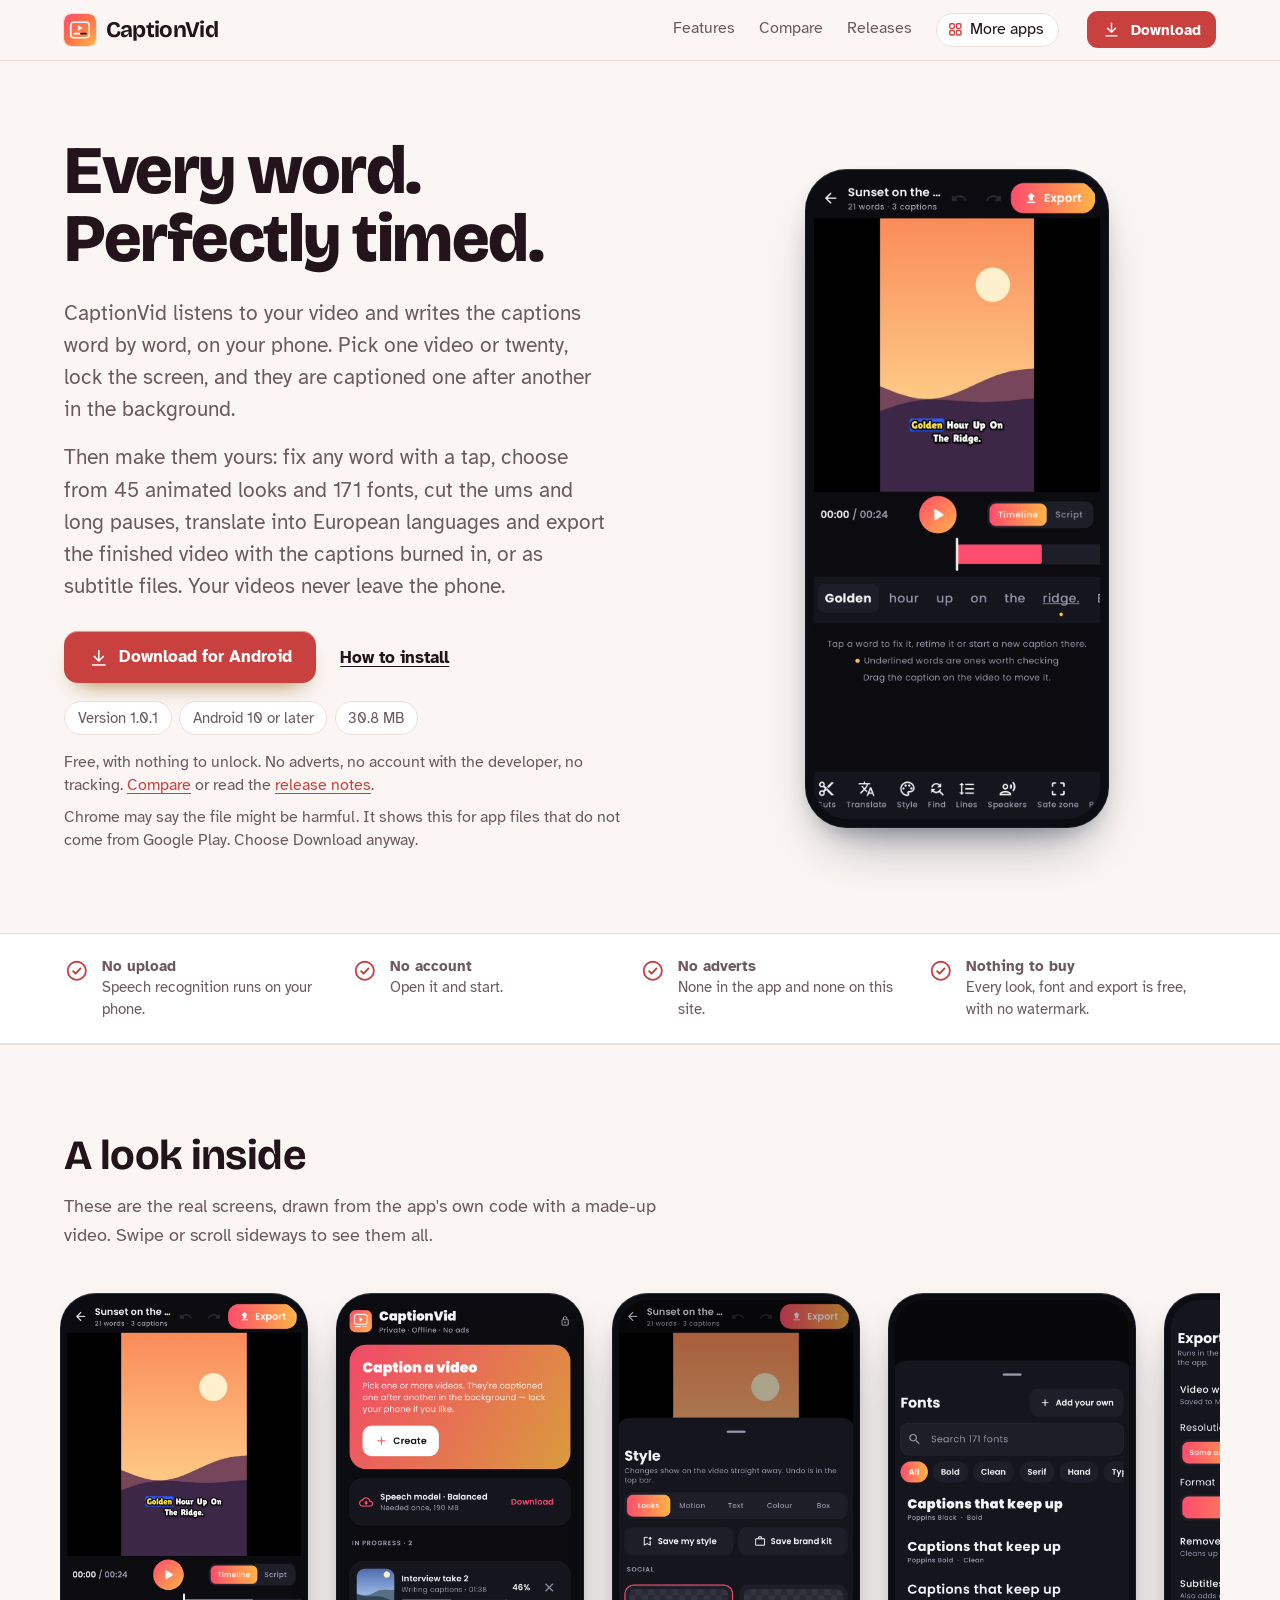
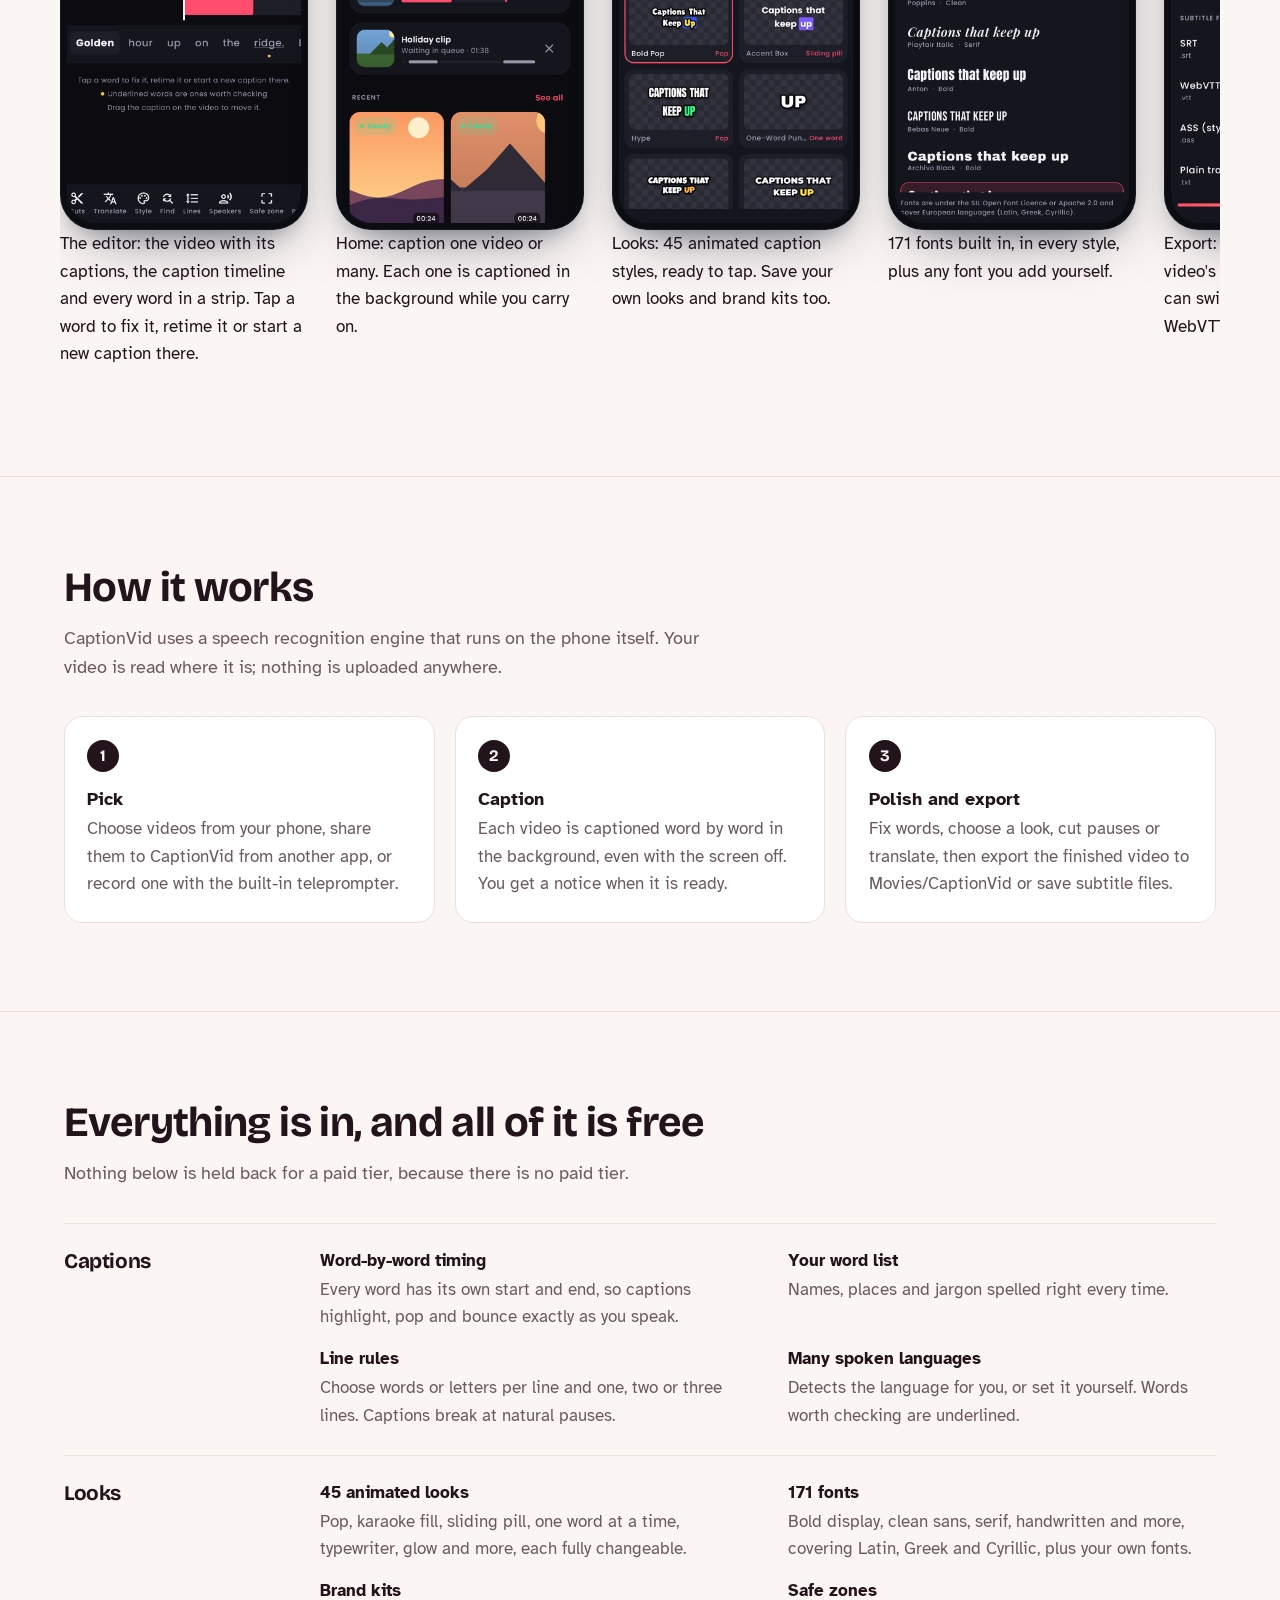
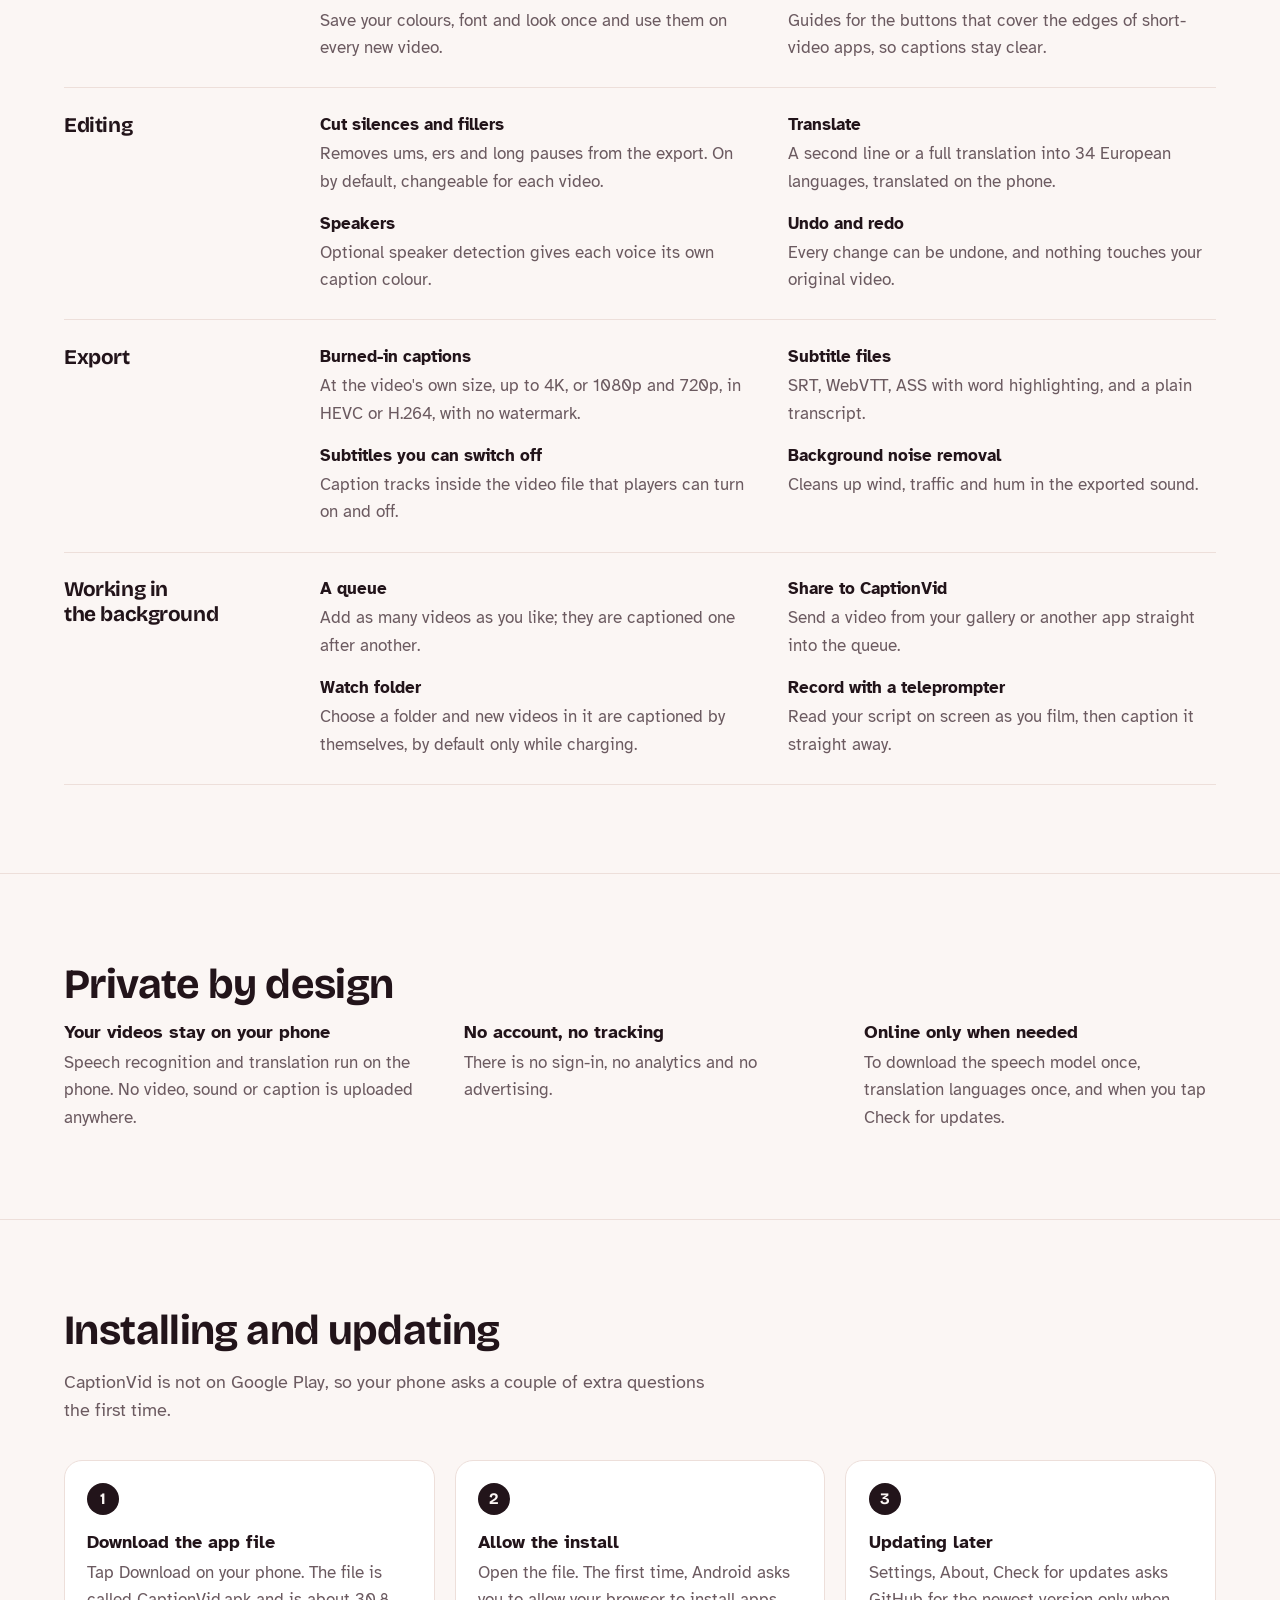
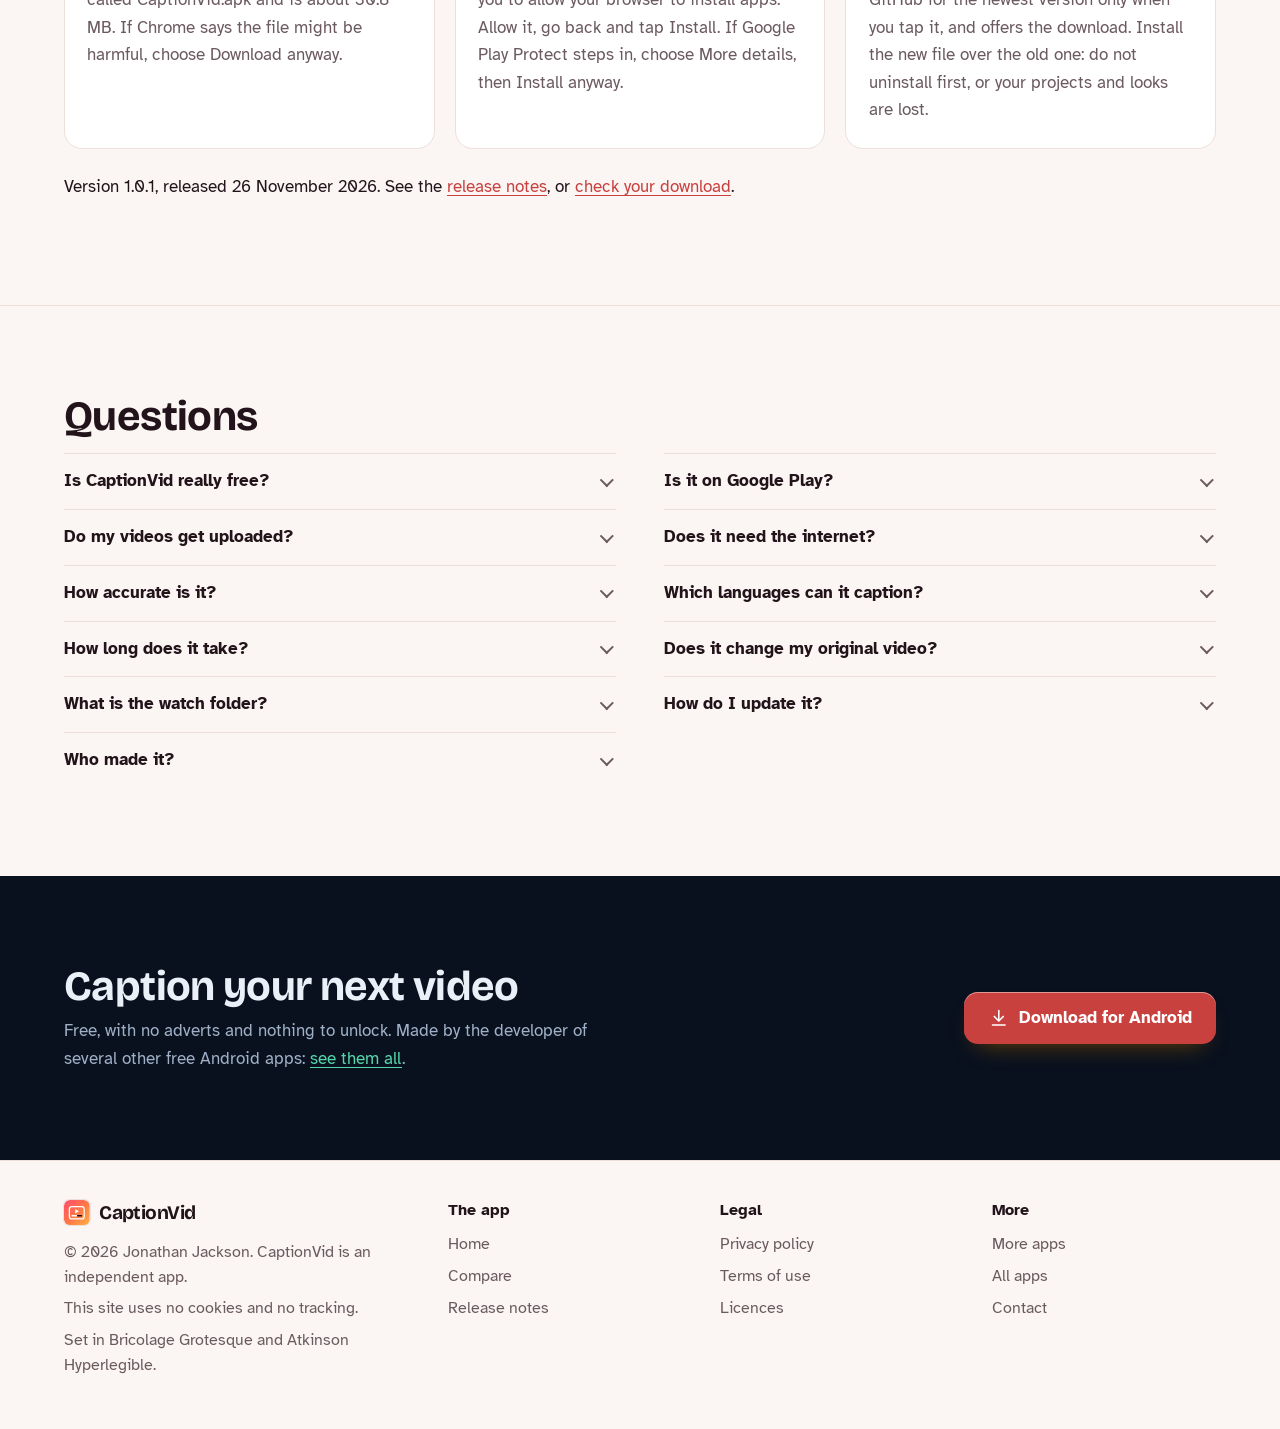
==== commit de397403: "CaptionVid 1.0.1" ====
--- a/index.html
+++ b/index.html
@@ -28,7 +28,7 @@
 <link rel="stylesheet" href="./assets/house.css?v=1">
 <link rel="stylesheet" href="./assets/apps-list.css?v=1">
 <script src="./assets/apps-list.js?v=1" defer></script>
-<script type="application/ld+json">{"@context":"https://schema.org","@type":"SoftwareApplication","name":"CaptionVid","url":"https://customgpter.github.io/captionvid/","description":"CaptionVid writes word-by-word captions for your videos on your phone, in the background, with 45 animated looks, 171 fonts, translation, silence cutting and subtitle files. No account, no upload, no adverts, nothing to buy.","applicationCategory":"MultimediaApplication","operatingSystem":"Android 10 or later","softwareVersion":"1.0.0","downloadUrl":"https://github.com/CustomGPTer/captionvid/releases/latest/download/CaptionVid.apk","releaseNotes":"https://customgpter.github.io/captionvid/releases.html","offers":{"@type":"Offer","price":"0","priceCurrency":"GBP"},"inLanguage":"en-GB","image":"https://customgpter.github.io/captionvid/assets/og.png","featureList":["Word-by-word timing","Your word list","Line rules","Many spoken languages","45 animated looks","171 fonts","Brand kits","Safe zones","Cut silences and fillers","Translate","Speakers","Undo and redo"],"author":{"@type":"Person","name":"Jonathan Jackson"}}</script>
+<script type="application/ld+json">{"@context":"https://schema.org","@type":"SoftwareApplication","name":"CaptionVid","url":"https://customgpter.github.io/captionvid/","description":"CaptionVid writes word-by-word captions for your videos on your phone, in the background, with 45 animated looks, 171 fonts, translation, silence cutting and subtitle files. No account, no upload, no adverts, nothing to buy.","applicationCategory":"MultimediaApplication","operatingSystem":"Android 10 or later","softwareVersion":"1.0.1","downloadUrl":"https://github.com/CustomGPTer/captionvid/releases/latest/download/CaptionVid.apk","releaseNotes":"https://customgpter.github.io/captionvid/releases.html","offers":{"@type":"Offer","price":"0","priceCurrency":"GBP"},"inLanguage":"en-GB","image":"https://customgpter.github.io/captionvid/assets/og.png","featureList":["Word-by-word timing","Your word list","Line rules","Many spoken languages","45 animated looks","171 fonts","Brand kits","Safe zones","Cut silences and fillers","Translate","Speakers","Undo and redo"],"author":{"@type":"Person","name":"Jonathan Jackson"}}</script>
 <script type="application/ld+json">{"@context":"https://schema.org","@type":"FAQPage","mainEntity":[{"@type":"Question","name":"Is CaptionVid really free?","acceptedAnswer":{"@type":"Answer","text":"Yes. There is no paid version, no subscription, no adverts and no watermark. Every look, font and export option is in the free app."}},{"@type":"Question","name":"Is it on Google Play?","acceptedAnswer":{"@type":"Answer","text":"No. CaptionVid is a personal project and is downloaded from this site as an Android app file. It needs Android 10 or later and a phone with a 64-bit processor, which almost every phone from the last few years has."}},{"@type":"Question","name":"Do my videos get uploaded?","acceptedAnswer":{"@type":"Answer","text":"No. The speech recognition engine runs on your phone, so your videos, their sound and their captions stay on it."}},{"@type":"Question","name":"Does it need the internet?","acceptedAnswer":{"@type":"Answer","text":"Only to download the speech model the first time (about 190 MB for the recommended Balanced model) and each translation language the first time (about 30 MB each). After that, captioning works with no connection."}},{"@type":"Question","name":"How accurate is it?","acceptedAnswer":{"@type":"Answer","text":"Very good with clear speech. Choose Best in Settings for the most accurate captions, or Fast for older phones. Words the engine was unsure of are underlined so you can check them, and your word list fixes names for good."}},{"@type":"Question","name":"Which languages can it caption?","acceptedAnswer":{"@type":"Answer","text":"It recognises speech in many languages and can detect which one is spoken. Translation is into 34 European languages and needs Google Play services on the phone."}},{"@type":"Question","name":"How long does it take?","acceptedAnswer":{"@type":"Answer","text":"It depends on the phone, the length of the video and the speech model you choose: Fast is quickest, Best is slowest. It carries on with the screen off and tells you when each video is ready."}},{"@type":"Question","name":"Does it change my original video?","acceptedAnswer":{"@type":"Answer","text":"No. CaptionVid reads your video where it is and saves the captioned copy in Movies/CaptionVid."}},{"@type":"Question","name":"What is the watch folder?","acceptedAnswer":{"@type":"Answer","text":"An optional setting. Choose a folder, and any new video saved there is captioned by itself, by default only while the phone is charging, such as overnight. If Android does not allow it to start on its own, a notice asks you to tap to carry on."}},{"@type":"Question","name":"How do I update it?","acceptedAnswer":{"@type":"Answer","text":"Settings, About, Check for updates. Download CaptionVid.apk and install it over the old one. Do not uninstall first."}},{"@type":"Question","name":"Who made it?","acceptedAnswer":{"@type":"Answer","text":"CaptionVid is made by Jonathan Jackson, an independent developer in the United Kingdom."}}]}</script>
 </head>
 <body>
@@ -48,7 +48,7 @@
 <p class="lede">CaptionVid listens to your video and writes the captions word by word, on your phone. Pick one video or twenty, lock the screen, and they are captioned one after another in the background.</p><p class="lede">Then make them yours: fix any word with a tap, choose from 45 animated looks and 171 fonts, cut the ums and long pauses, translate into European languages and export the finished video with the captions burned in, or as subtitle files. Your videos never leave the phone.</p>
 
 <p class="get" id="download"><a class="button" href="https://github.com/CustomGPTer/captionvid/releases/latest/download/CaptionVid.apk"><svg class="ico" viewBox="0 0 24 24" aria-hidden="true"><path d="M12 4v11"/><path d="M7 10.5l5 5 5-5"/><path d="M5 20h14"/></svg>Download for Android</a><a class="aside" href="#install">How to install</a></p>
-<ul class="pills"><li>Version 1.0.0</li><li>Android 10 or later</li><li>30.8 MB</li></ul>
+<ul class="pills"><li>Version 1.0.1</li><li>Android 10 or later</li><li>30.8 MB</li></ul>
 <p class="facts">Free, with nothing to unlock. No adverts, no account with the developer, no tracking. <a href="compare.html">Compare</a> or read the <a href="releases.html">release notes</a>.</p>
 <p class="facts">Chrome may say the file might be harmful. It shows this for app files that do not come from Google Play. Choose Download anyway.</p>
 </div>
@@ -96,7 +96,7 @@
 <h2 id="install-h">Installing and updating</h2>
 <p class="intro">CaptionVid is not on Google Play, so your phone asks a couple of extra questions the first time.</p>
 <ol class="steps"><li><h3>Download the app file</h3><p>Tap Download on your phone. The file is called CaptionVid.apk and is about 30.8 MB. If Chrome says the file might be harmful, choose Download anyway.</p></li><li><h3>Allow the install</h3><p>Open the file. The first time, Android asks you to allow your browser to install apps. Allow it, go back and tap Install. If Google Play Protect steps in, choose More details, then Install anyway.</p></li><li><h3>Updating later</h3><p>Settings, About, Check for updates asks GitHub for the newest version only when you tap it, and offers the download. Install the new file over the old one: do not uninstall first, or your projects and looks are lost.</p></li></ol>
-<p class="after-table">Version 1.0.0, released 26 November 2026. See the <a href="releases.html">release notes</a>, or <a href="releases.html#checking">check your download</a>.</p>
+<p class="after-table">Version 1.0.1, released 26 November 2026. See the <a href="releases.html">release notes</a>, or <a href="releases.html#checking">check your download</a>.</p>
 </div>
 </section>
 
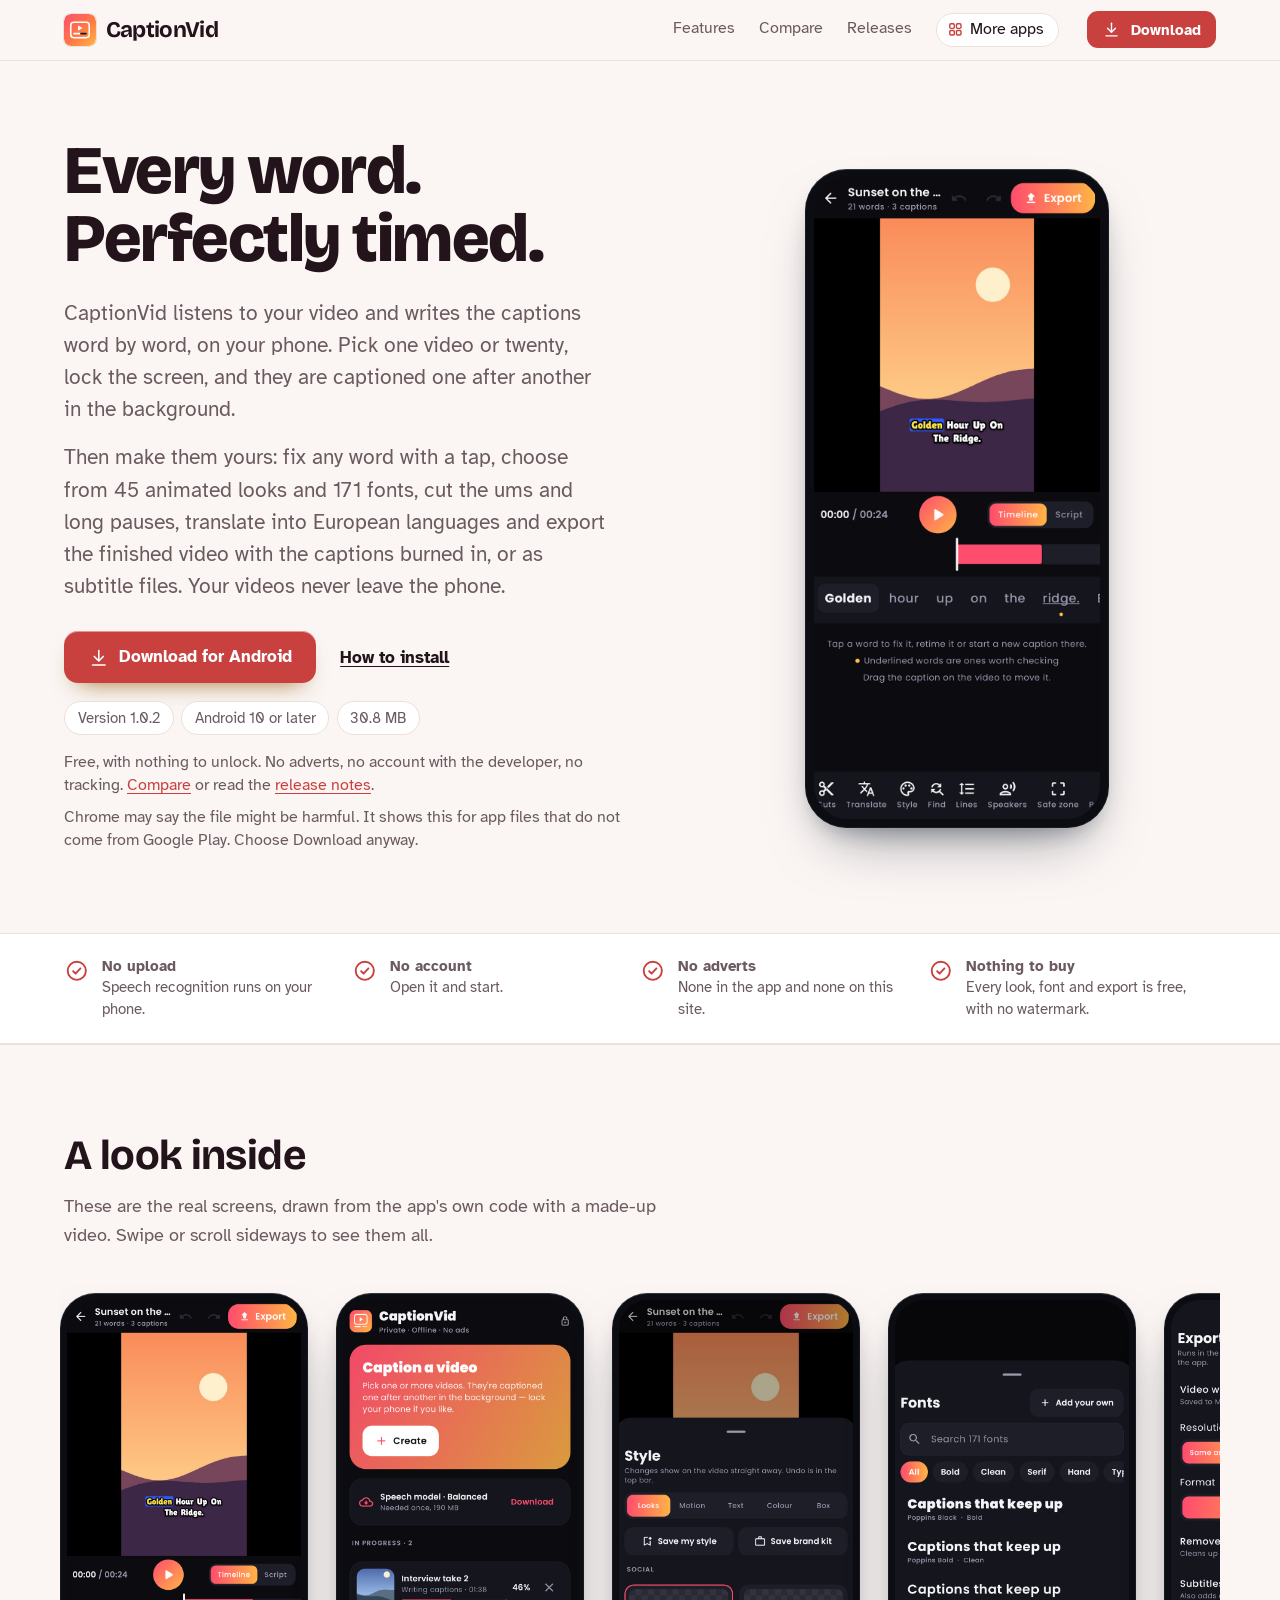
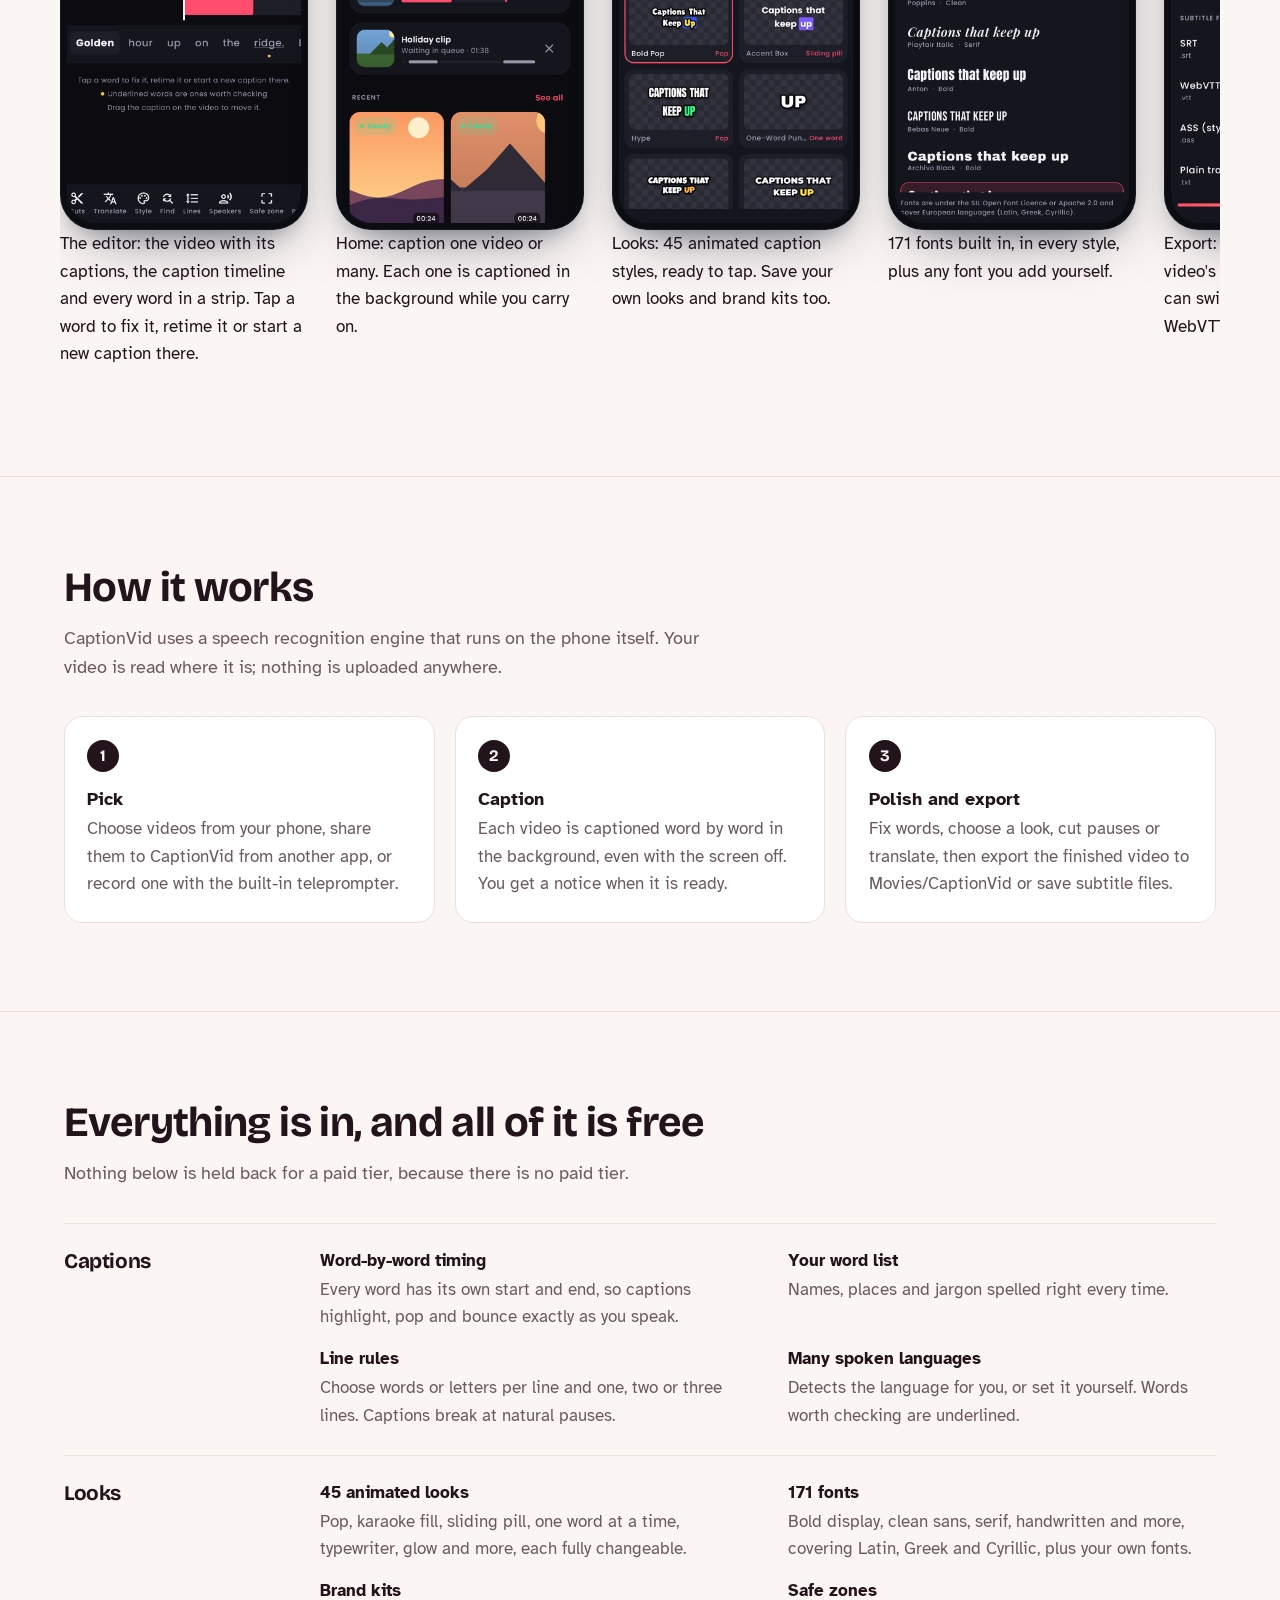
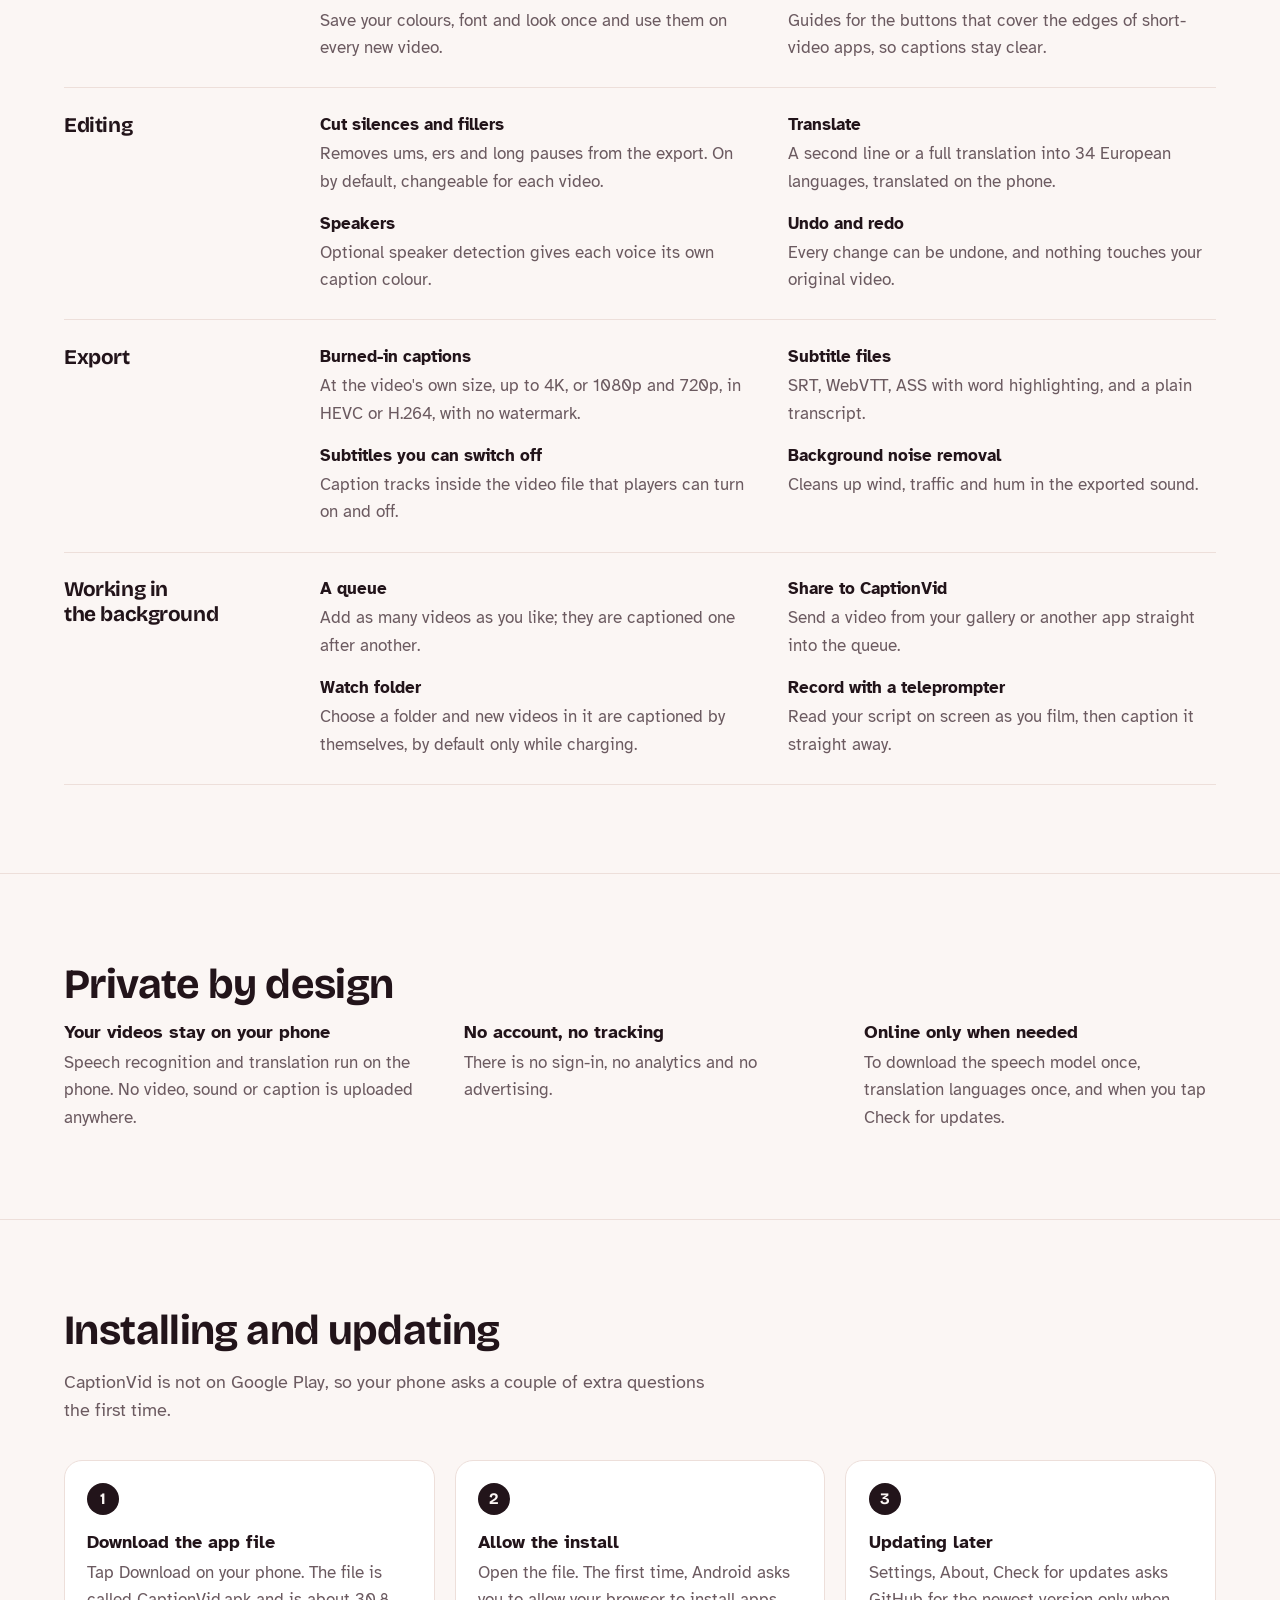
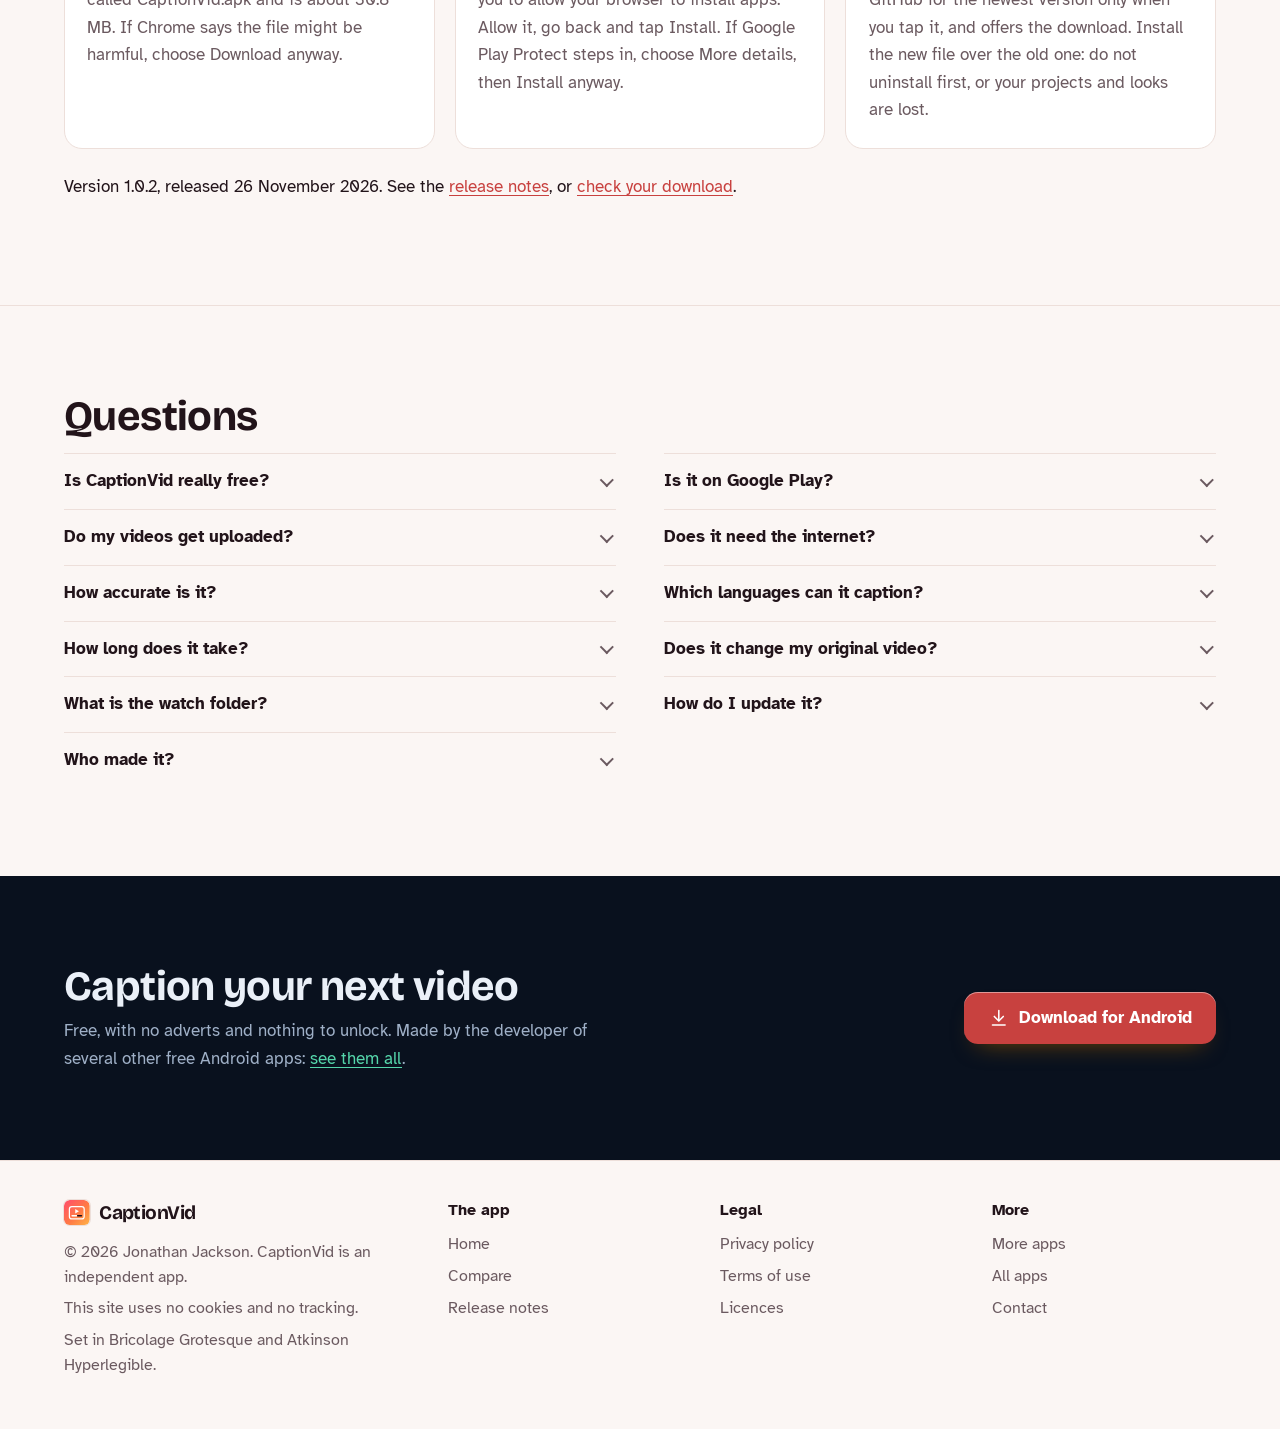
==== commit 25ef3382: "CaptionVid 1.0.2" ====
--- a/index.html
+++ b/index.html
@@ -28,7 +28,7 @@
 <link rel="stylesheet" href="./assets/house.css?v=1">
 <link rel="stylesheet" href="./assets/apps-list.css?v=1">
 <script src="./assets/apps-list.js?v=1" defer></script>
-<script type="application/ld+json">{"@context":"https://schema.org","@type":"SoftwareApplication","name":"CaptionVid","url":"https://customgpter.github.io/captionvid/","description":"CaptionVid writes word-by-word captions for your videos on your phone, in the background, with 45 animated looks, 171 fonts, translation, silence cutting and subtitle files. No account, no upload, no adverts, nothing to buy.","applicationCategory":"MultimediaApplication","operatingSystem":"Android 10 or later","softwareVersion":"1.0.1","downloadUrl":"https://github.com/CustomGPTer/captionvid/releases/latest/download/CaptionVid.apk","releaseNotes":"https://customgpter.github.io/captionvid/releases.html","offers":{"@type":"Offer","price":"0","priceCurrency":"GBP"},"inLanguage":"en-GB","image":"https://customgpter.github.io/captionvid/assets/og.png","featureList":["Word-by-word timing","Your word list","Line rules","Many spoken languages","45 animated looks","171 fonts","Brand kits","Safe zones","Cut silences and fillers","Translate","Speakers","Undo and redo"],"author":{"@type":"Person","name":"Jonathan Jackson"}}</script>
+<script type="application/ld+json">{"@context":"https://schema.org","@type":"SoftwareApplication","name":"CaptionVid","url":"https://customgpter.github.io/captionvid/","description":"CaptionVid writes word-by-word captions for your videos on your phone, in the background, with 45 animated looks, 171 fonts, translation, silence cutting and subtitle files. No account, no upload, no adverts, nothing to buy.","applicationCategory":"MultimediaApplication","operatingSystem":"Android 10 or later","softwareVersion":"1.0.2","downloadUrl":"https://github.com/CustomGPTer/captionvid/releases/latest/download/CaptionVid.apk","releaseNotes":"https://customgpter.github.io/captionvid/releases.html","offers":{"@type":"Offer","price":"0","priceCurrency":"GBP"},"inLanguage":"en-GB","image":"https://customgpter.github.io/captionvid/assets/og.png","featureList":["Word-by-word timing","Your word list","Line rules","Many spoken languages","45 animated looks","171 fonts","Brand kits","Safe zones","Cut silences and fillers","Translate","Speakers","Undo and redo"],"author":{"@type":"Person","name":"Jonathan Jackson"}}</script>
 <script type="application/ld+json">{"@context":"https://schema.org","@type":"FAQPage","mainEntity":[{"@type":"Question","name":"Is CaptionVid really free?","acceptedAnswer":{"@type":"Answer","text":"Yes. There is no paid version, no subscription, no adverts and no watermark. Every look, font and export option is in the free app."}},{"@type":"Question","name":"Is it on Google Play?","acceptedAnswer":{"@type":"Answer","text":"No. CaptionVid is a personal project and is downloaded from this site as an Android app file. It needs Android 10 or later and a phone with a 64-bit processor, which almost every phone from the last few years has."}},{"@type":"Question","name":"Do my videos get uploaded?","acceptedAnswer":{"@type":"Answer","text":"No. The speech recognition engine runs on your phone, so your videos, their sound and their captions stay on it."}},{"@type":"Question","name":"Does it need the internet?","acceptedAnswer":{"@type":"Answer","text":"Only to download the speech model the first time (about 190 MB for the recommended Balanced model) and each translation language the first time (about 30 MB each). After that, captioning works with no connection."}},{"@type":"Question","name":"How accurate is it?","acceptedAnswer":{"@type":"Answer","text":"Very good with clear speech. Choose Best in Settings for the most accurate captions, or Fast for older phones. Words the engine was unsure of are underlined so you can check them, and your word list fixes names for good."}},{"@type":"Question","name":"Which languages can it caption?","acceptedAnswer":{"@type":"Answer","text":"It recognises speech in many languages and can detect which one is spoken. Translation is into 34 European languages and needs Google Play services on the phone."}},{"@type":"Question","name":"How long does it take?","acceptedAnswer":{"@type":"Answer","text":"It depends on the phone, the length of the video and the speech model you choose: Fast is quickest, Best is slowest. It carries on with the screen off and tells you when each video is ready."}},{"@type":"Question","name":"Does it change my original video?","acceptedAnswer":{"@type":"Answer","text":"No. CaptionVid reads your video where it is and saves the captioned copy in Movies/CaptionVid."}},{"@type":"Question","name":"What is the watch folder?","acceptedAnswer":{"@type":"Answer","text":"An optional setting. Choose a folder, and any new video saved there is captioned by itself, by default only while the phone is charging, such as overnight. If Android does not allow it to start on its own, a notice asks you to tap to carry on."}},{"@type":"Question","name":"How do I update it?","acceptedAnswer":{"@type":"Answer","text":"Settings, About, Check for updates. Download CaptionVid.apk and install it over the old one. Do not uninstall first."}},{"@type":"Question","name":"Who made it?","acceptedAnswer":{"@type":"Answer","text":"CaptionVid is made by Jonathan Jackson, an independent developer in the United Kingdom."}}]}</script>
 </head>
 <body>
@@ -48,7 +48,7 @@
 <p class="lede">CaptionVid listens to your video and writes the captions word by word, on your phone. Pick one video or twenty, lock the screen, and they are captioned one after another in the background.</p><p class="lede">Then make them yours: fix any word with a tap, choose from 45 animated looks and 171 fonts, cut the ums and long pauses, translate into European languages and export the finished video with the captions burned in, or as subtitle files. Your videos never leave the phone.</p>
 
 <p class="get" id="download"><a class="button" href="https://github.com/CustomGPTer/captionvid/releases/latest/download/CaptionVid.apk"><svg class="ico" viewBox="0 0 24 24" aria-hidden="true"><path d="M12 4v11"/><path d="M7 10.5l5 5 5-5"/><path d="M5 20h14"/></svg>Download for Android</a><a class="aside" href="#install">How to install</a></p>
-<ul class="pills"><li>Version 1.0.1</li><li>Android 10 or later</li><li>30.8 MB</li></ul>
+<ul class="pills"><li>Version 1.0.2</li><li>Android 10 or later</li><li>30.8 MB</li></ul>
 <p class="facts">Free, with nothing to unlock. No adverts, no account with the developer, no tracking. <a href="compare.html">Compare</a> or read the <a href="releases.html">release notes</a>.</p>
 <p class="facts">Chrome may say the file might be harmful. It shows this for app files that do not come from Google Play. Choose Download anyway.</p>
 </div>
@@ -96,7 +96,7 @@
 <h2 id="install-h">Installing and updating</h2>
 <p class="intro">CaptionVid is not on Google Play, so your phone asks a couple of extra questions the first time.</p>
 <ol class="steps"><li><h3>Download the app file</h3><p>Tap Download on your phone. The file is called CaptionVid.apk and is about 30.8 MB. If Chrome says the file might be harmful, choose Download anyway.</p></li><li><h3>Allow the install</h3><p>Open the file. The first time, Android asks you to allow your browser to install apps. Allow it, go back and tap Install. If Google Play Protect steps in, choose More details, then Install anyway.</p></li><li><h3>Updating later</h3><p>Settings, About, Check for updates asks GitHub for the newest version only when you tap it, and offers the download. Install the new file over the old one: do not uninstall first, or your projects and looks are lost.</p></li></ol>
-<p class="after-table">Version 1.0.1, released 26 November 2026. See the <a href="releases.html">release notes</a>, or <a href="releases.html#checking">check your download</a>.</p>
+<p class="after-table">Version 1.0.2, released 26 November 2026. See the <a href="releases.html">release notes</a>, or <a href="releases.html#checking">check your download</a>.</p>
 </div>
 </section>
 
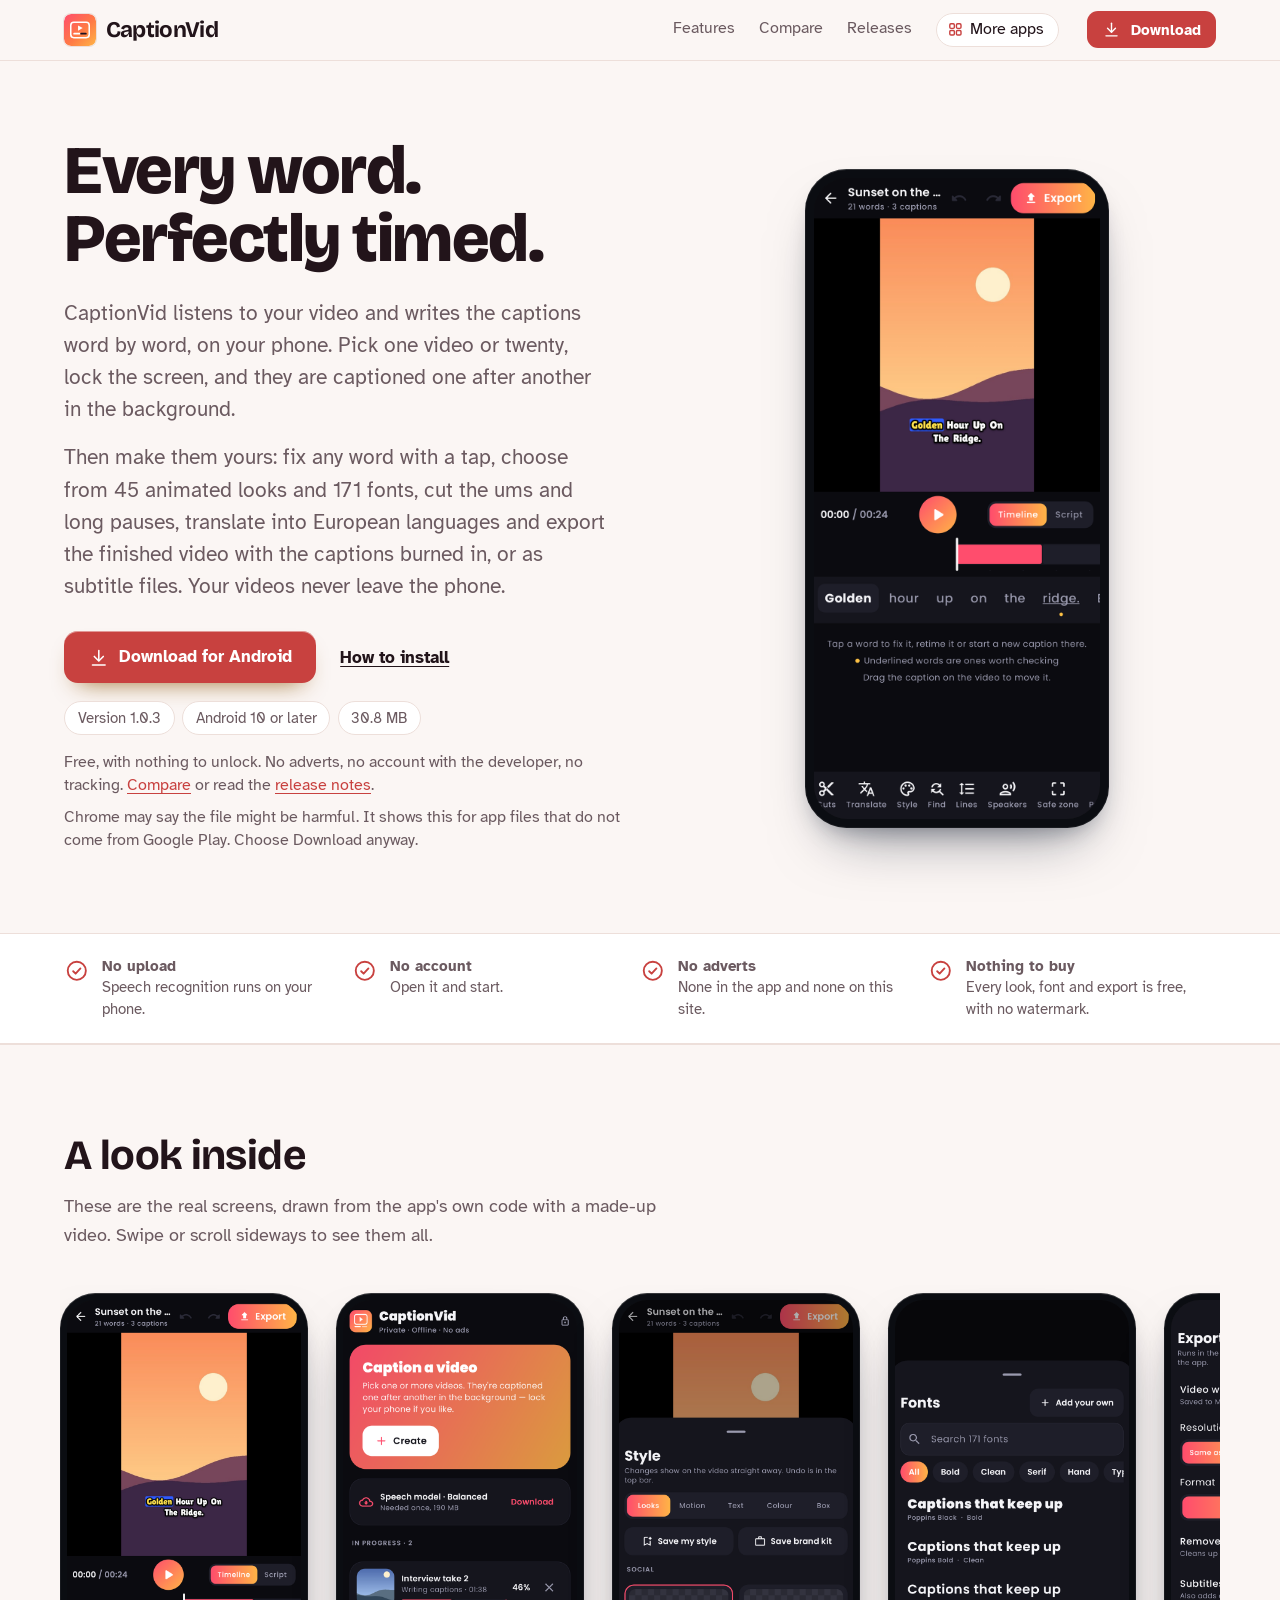
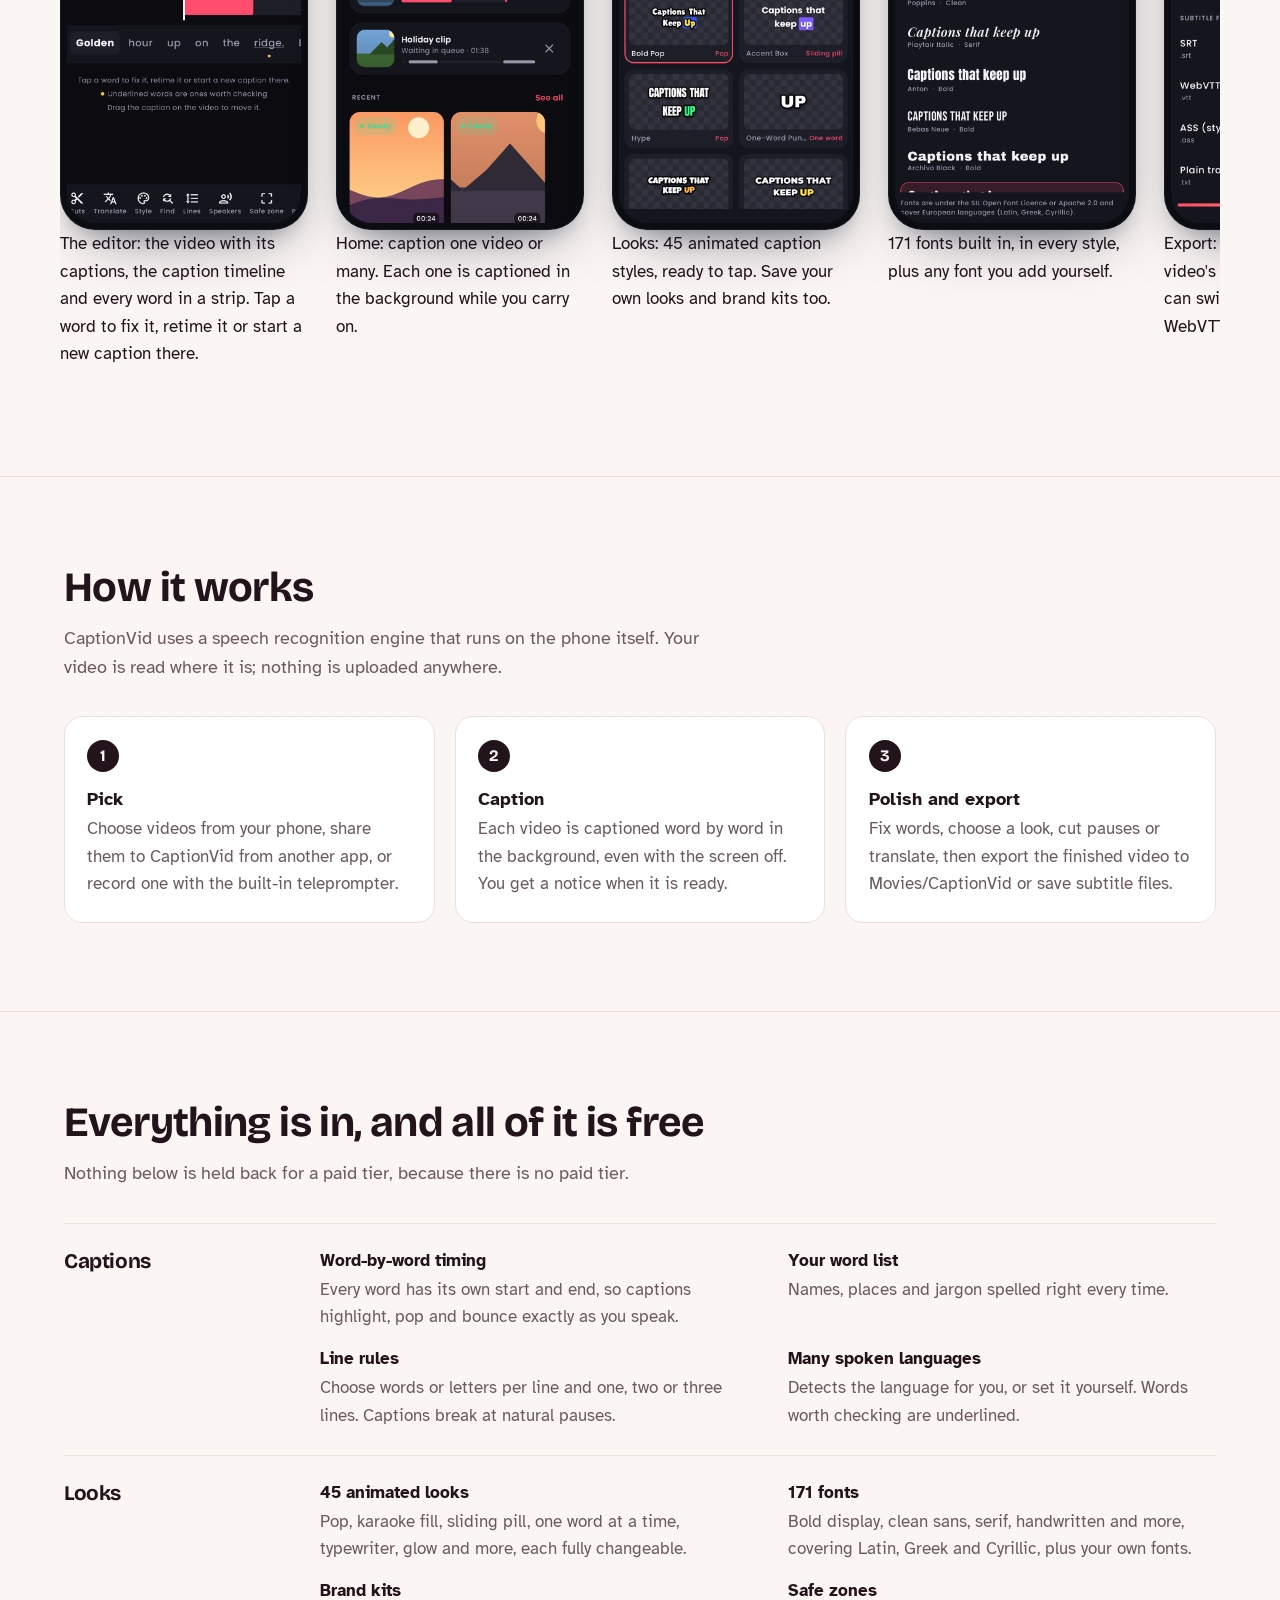
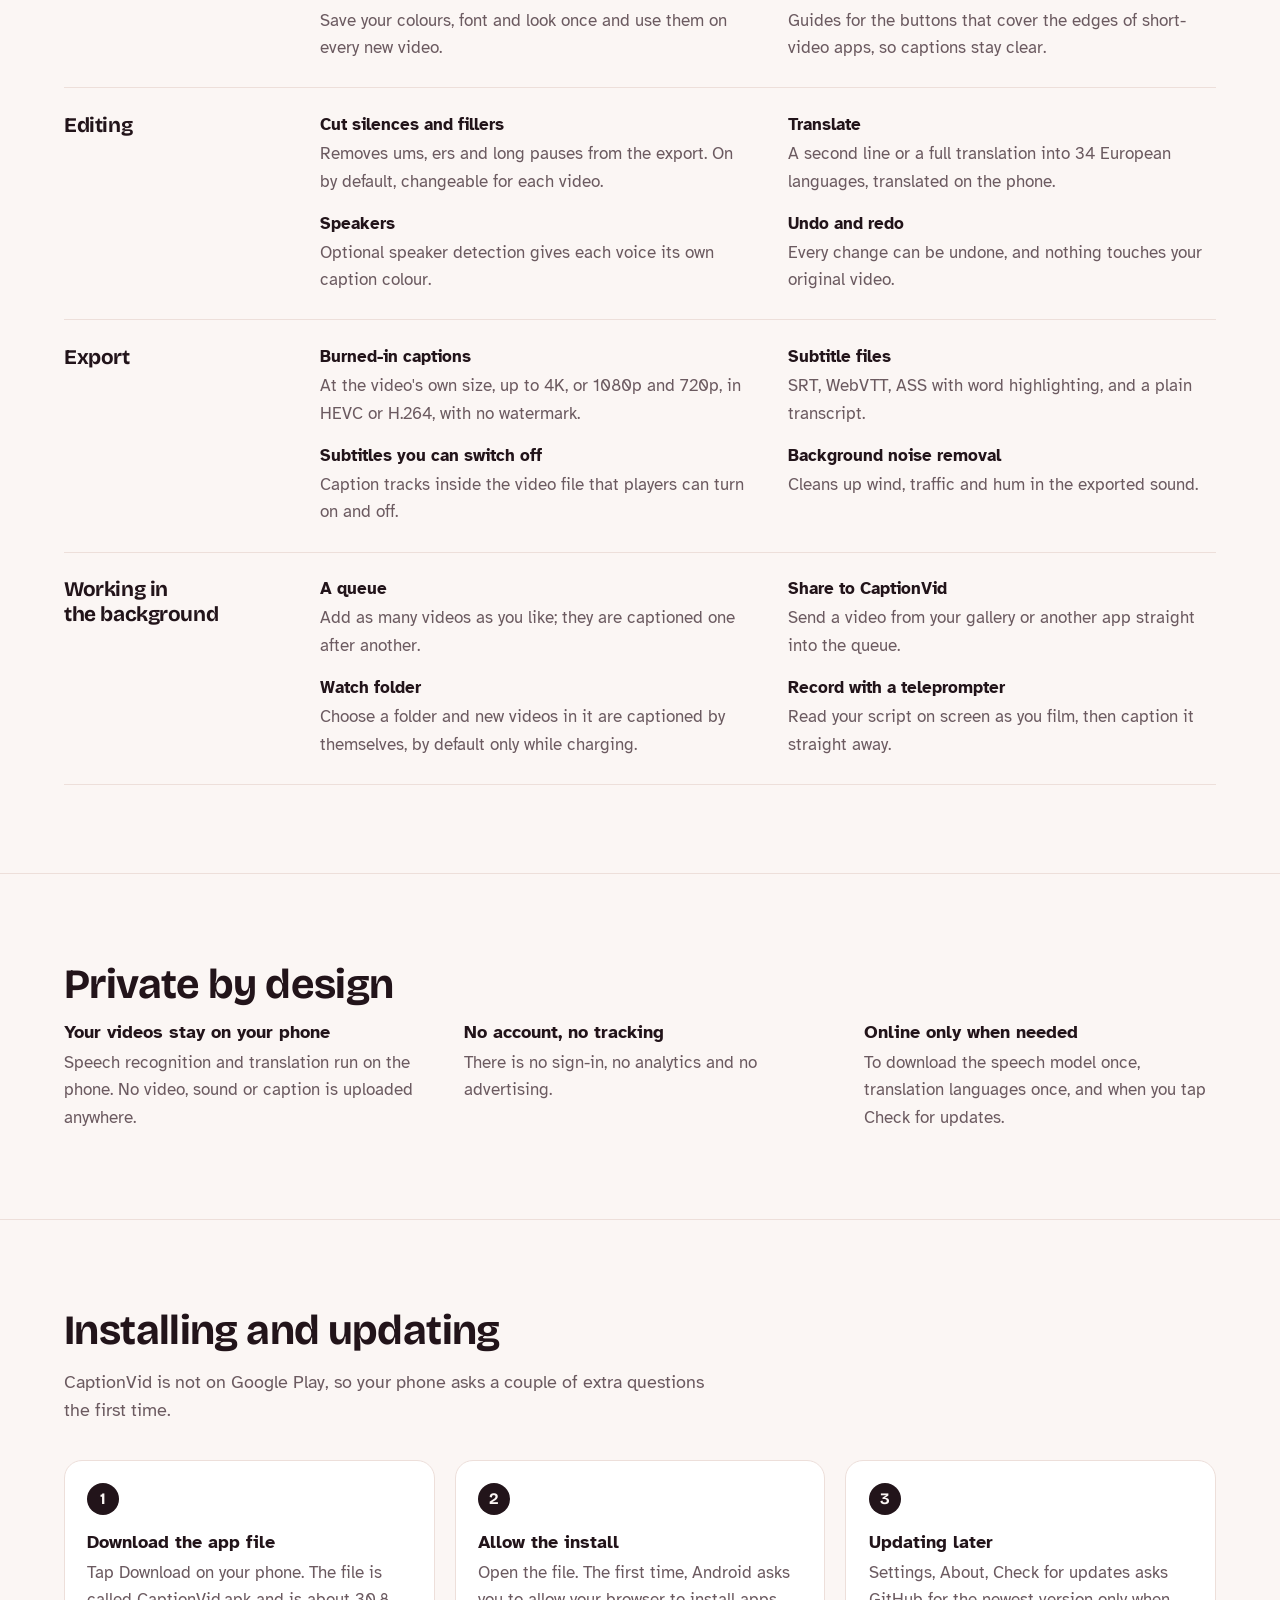
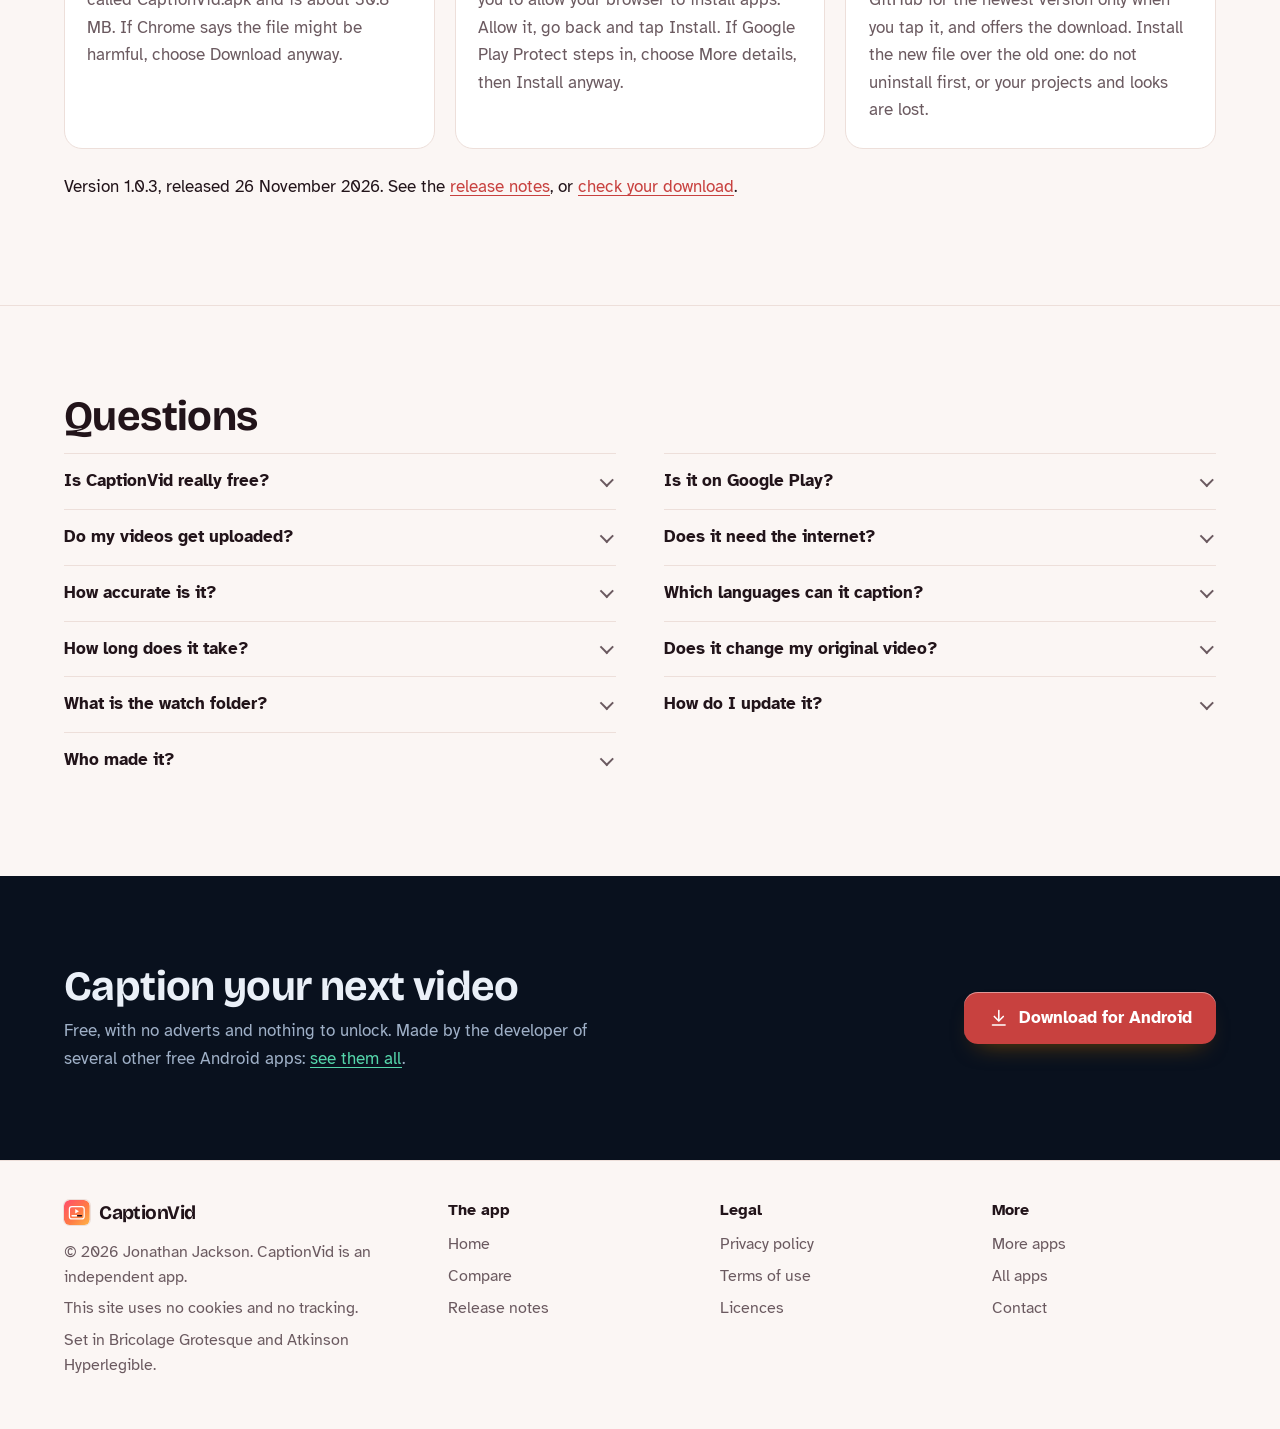
==== commit 827d00f9: "CaptionVid 1.0.3" ====
--- a/index.html
+++ b/index.html
@@ -28,7 +28,7 @@
 <link rel="stylesheet" href="./assets/house.css?v=1">
 <link rel="stylesheet" href="./assets/apps-list.css?v=1">
 <script src="./assets/apps-list.js?v=1" defer></script>
-<script type="application/ld+json">{"@context":"https://schema.org","@type":"SoftwareApplication","name":"CaptionVid","url":"https://customgpter.github.io/captionvid/","description":"CaptionVid writes word-by-word captions for your videos on your phone, in the background, with 45 animated looks, 171 fonts, translation, silence cutting and subtitle files. No account, no upload, no adverts, nothing to buy.","applicationCategory":"MultimediaApplication","operatingSystem":"Android 10 or later","softwareVersion":"1.0.2","downloadUrl":"https://github.com/CustomGPTer/captionvid/releases/latest/download/CaptionVid.apk","releaseNotes":"https://customgpter.github.io/captionvid/releases.html","offers":{"@type":"Offer","price":"0","priceCurrency":"GBP"},"inLanguage":"en-GB","image":"https://customgpter.github.io/captionvid/assets/og.png","featureList":["Word-by-word timing","Your word list","Line rules","Many spoken languages","45 animated looks","171 fonts","Brand kits","Safe zones","Cut silences and fillers","Translate","Speakers","Undo and redo"],"author":{"@type":"Person","name":"Jonathan Jackson"}}</script>
+<script type="application/ld+json">{"@context":"https://schema.org","@type":"SoftwareApplication","name":"CaptionVid","url":"https://customgpter.github.io/captionvid/","description":"CaptionVid writes word-by-word captions for your videos on your phone, in the background, with 45 animated looks, 171 fonts, translation, silence cutting and subtitle files. No account, no upload, no adverts, nothing to buy.","applicationCategory":"MultimediaApplication","operatingSystem":"Android 10 or later","softwareVersion":"1.0.3","downloadUrl":"https://github.com/CustomGPTer/captionvid/releases/latest/download/CaptionVid.apk","releaseNotes":"https://customgpter.github.io/captionvid/releases.html","offers":{"@type":"Offer","price":"0","priceCurrency":"GBP"},"inLanguage":"en-GB","image":"https://customgpter.github.io/captionvid/assets/og.png","featureList":["Word-by-word timing","Your word list","Line rules","Many spoken languages","45 animated looks","171 fonts","Brand kits","Safe zones","Cut silences and fillers","Translate","Speakers","Undo and redo"],"author":{"@type":"Person","name":"Jonathan Jackson"}}</script>
 <script type="application/ld+json">{"@context":"https://schema.org","@type":"FAQPage","mainEntity":[{"@type":"Question","name":"Is CaptionVid really free?","acceptedAnswer":{"@type":"Answer","text":"Yes. There is no paid version, no subscription, no adverts and no watermark. Every look, font and export option is in the free app."}},{"@type":"Question","name":"Is it on Google Play?","acceptedAnswer":{"@type":"Answer","text":"No. CaptionVid is a personal project and is downloaded from this site as an Android app file. It needs Android 10 or later and a phone with a 64-bit processor, which almost every phone from the last few years has."}},{"@type":"Question","name":"Do my videos get uploaded?","acceptedAnswer":{"@type":"Answer","text":"No. The speech recognition engine runs on your phone, so your videos, their sound and their captions stay on it."}},{"@type":"Question","name":"Does it need the internet?","acceptedAnswer":{"@type":"Answer","text":"Only to download the speech model the first time (about 190 MB for the recommended Balanced model) and each translation language the first time (about 30 MB each). After that, captioning works with no connection."}},{"@type":"Question","name":"How accurate is it?","acceptedAnswer":{"@type":"Answer","text":"Very good with clear speech. Choose Best in Settings for the most accurate captions, or Fast for older phones. Words the engine was unsure of are underlined so you can check them, and your word list fixes names for good."}},{"@type":"Question","name":"Which languages can it caption?","acceptedAnswer":{"@type":"Answer","text":"It recognises speech in many languages and can detect which one is spoken. Translation is into 34 European languages and needs Google Play services on the phone."}},{"@type":"Question","name":"How long does it take?","acceptedAnswer":{"@type":"Answer","text":"It depends on the phone, the length of the video and the speech model you choose: Fast is quickest, Best is slowest. It carries on with the screen off and tells you when each video is ready."}},{"@type":"Question","name":"Does it change my original video?","acceptedAnswer":{"@type":"Answer","text":"No. CaptionVid reads your video where it is and saves the captioned copy in Movies/CaptionVid."}},{"@type":"Question","name":"What is the watch folder?","acceptedAnswer":{"@type":"Answer","text":"An optional setting. Choose a folder, and any new video saved there is captioned by itself, by default only while the phone is charging, such as overnight. If Android does not allow it to start on its own, a notice asks you to tap to carry on."}},{"@type":"Question","name":"How do I update it?","acceptedAnswer":{"@type":"Answer","text":"Settings, About, Check for updates. Download CaptionVid.apk and install it over the old one. Do not uninstall first."}},{"@type":"Question","name":"Who made it?","acceptedAnswer":{"@type":"Answer","text":"CaptionVid is made by Jonathan Jackson, an independent developer in the United Kingdom."}}]}</script>
 </head>
 <body>
@@ -48,7 +48,7 @@
 <p class="lede">CaptionVid listens to your video and writes the captions word by word, on your phone. Pick one video or twenty, lock the screen, and they are captioned one after another in the background.</p><p class="lede">Then make them yours: fix any word with a tap, choose from 45 animated looks and 171 fonts, cut the ums and long pauses, translate into European languages and export the finished video with the captions burned in, or as subtitle files. Your videos never leave the phone.</p>
 
 <p class="get" id="download"><a class="button" href="https://github.com/CustomGPTer/captionvid/releases/latest/download/CaptionVid.apk"><svg class="ico" viewBox="0 0 24 24" aria-hidden="true"><path d="M12 4v11"/><path d="M7 10.5l5 5 5-5"/><path d="M5 20h14"/></svg>Download for Android</a><a class="aside" href="#install">How to install</a></p>
-<ul class="pills"><li>Version 1.0.2</li><li>Android 10 or later</li><li>30.8 MB</li></ul>
+<ul class="pills"><li>Version 1.0.3</li><li>Android 10 or later</li><li>30.8 MB</li></ul>
 <p class="facts">Free, with nothing to unlock. No adverts, no account with the developer, no tracking. <a href="compare.html">Compare</a> or read the <a href="releases.html">release notes</a>.</p>
 <p class="facts">Chrome may say the file might be harmful. It shows this for app files that do not come from Google Play. Choose Download anyway.</p>
 </div>
@@ -96,7 +96,7 @@
 <h2 id="install-h">Installing and updating</h2>
 <p class="intro">CaptionVid is not on Google Play, so your phone asks a couple of extra questions the first time.</p>
 <ol class="steps"><li><h3>Download the app file</h3><p>Tap Download on your phone. The file is called CaptionVid.apk and is about 30.8 MB. If Chrome says the file might be harmful, choose Download anyway.</p></li><li><h3>Allow the install</h3><p>Open the file. The first time, Android asks you to allow your browser to install apps. Allow it, go back and tap Install. If Google Play Protect steps in, choose More details, then Install anyway.</p></li><li><h3>Updating later</h3><p>Settings, About, Check for updates asks GitHub for the newest version only when you tap it, and offers the download. Install the new file over the old one: do not uninstall first, or your projects and looks are lost.</p></li></ol>
-<p class="after-table">Version 1.0.2, released 26 November 2026. See the <a href="releases.html">release notes</a>, or <a href="releases.html#checking">check your download</a>.</p>
+<p class="after-table">Version 1.0.3, released 26 November 2026. See the <a href="releases.html">release notes</a>, or <a href="releases.html#checking">check your download</a>.</p>
 </div>
 </section>
 
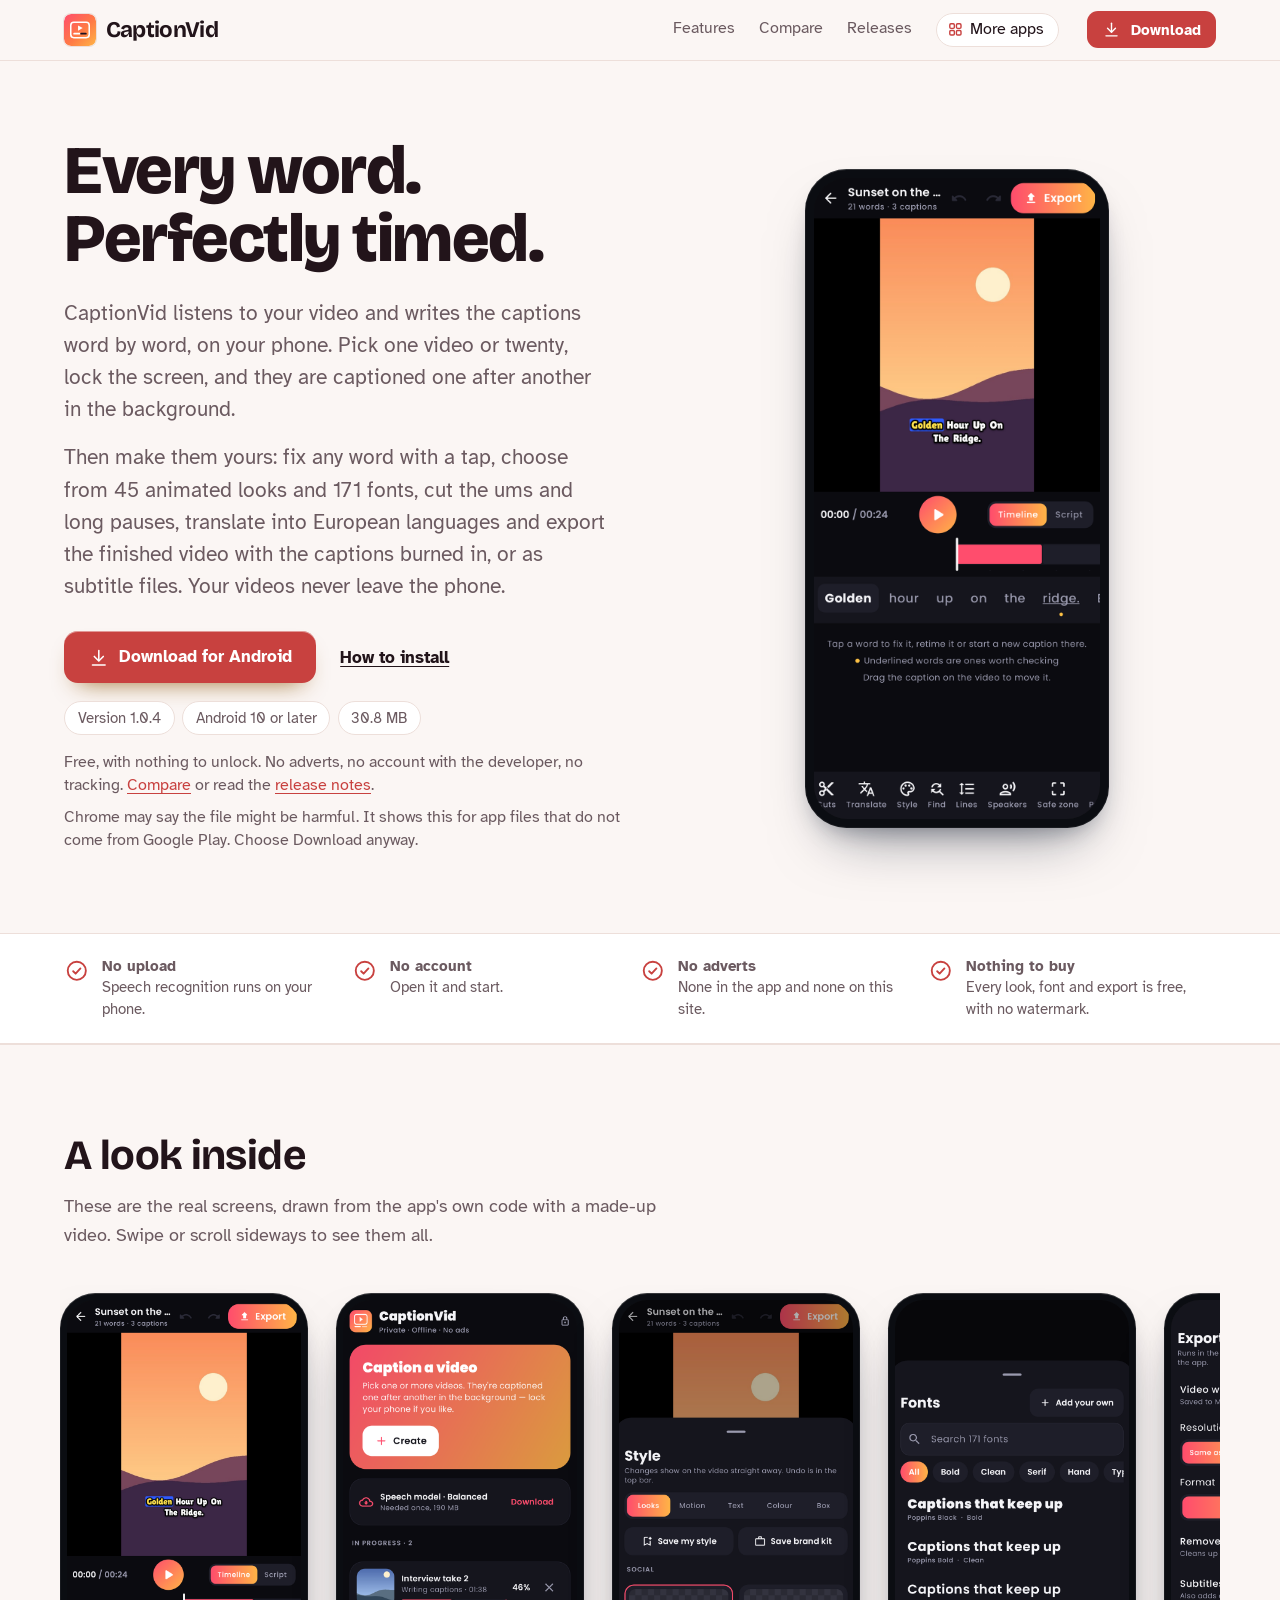
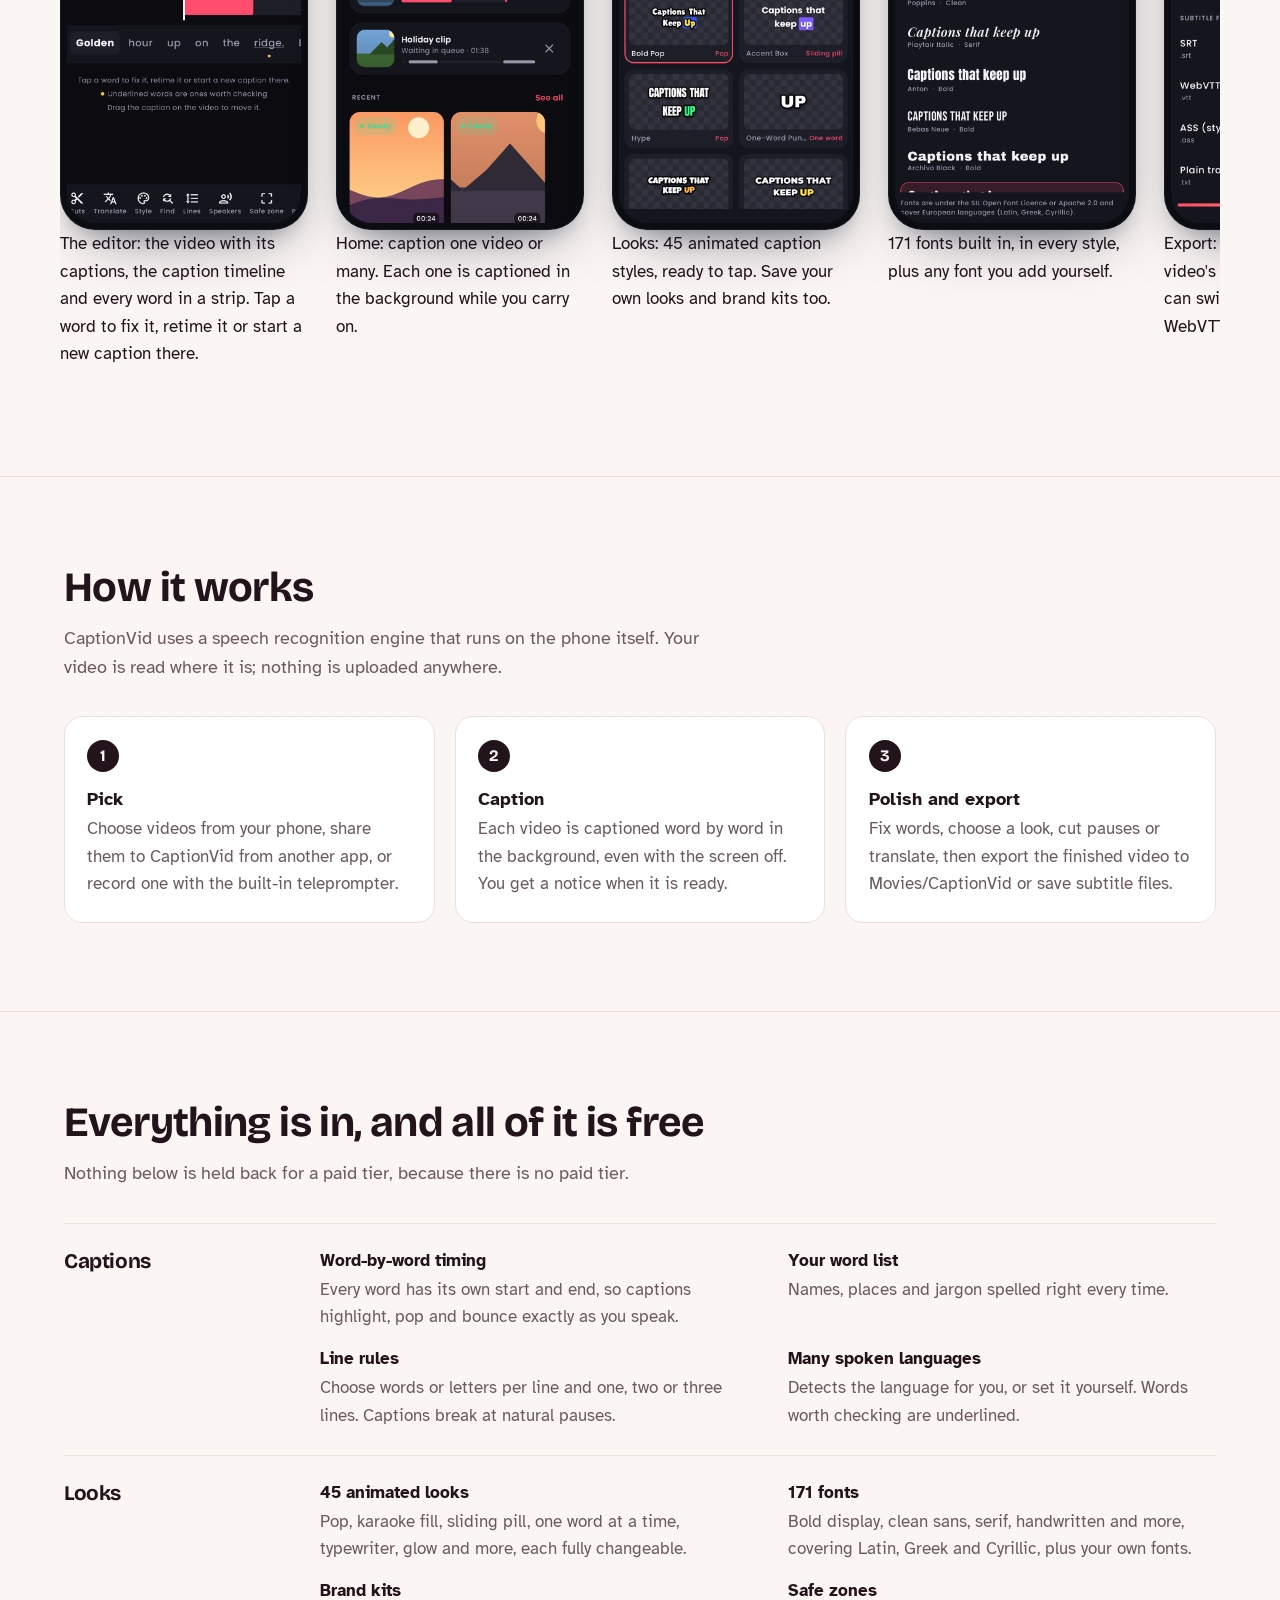
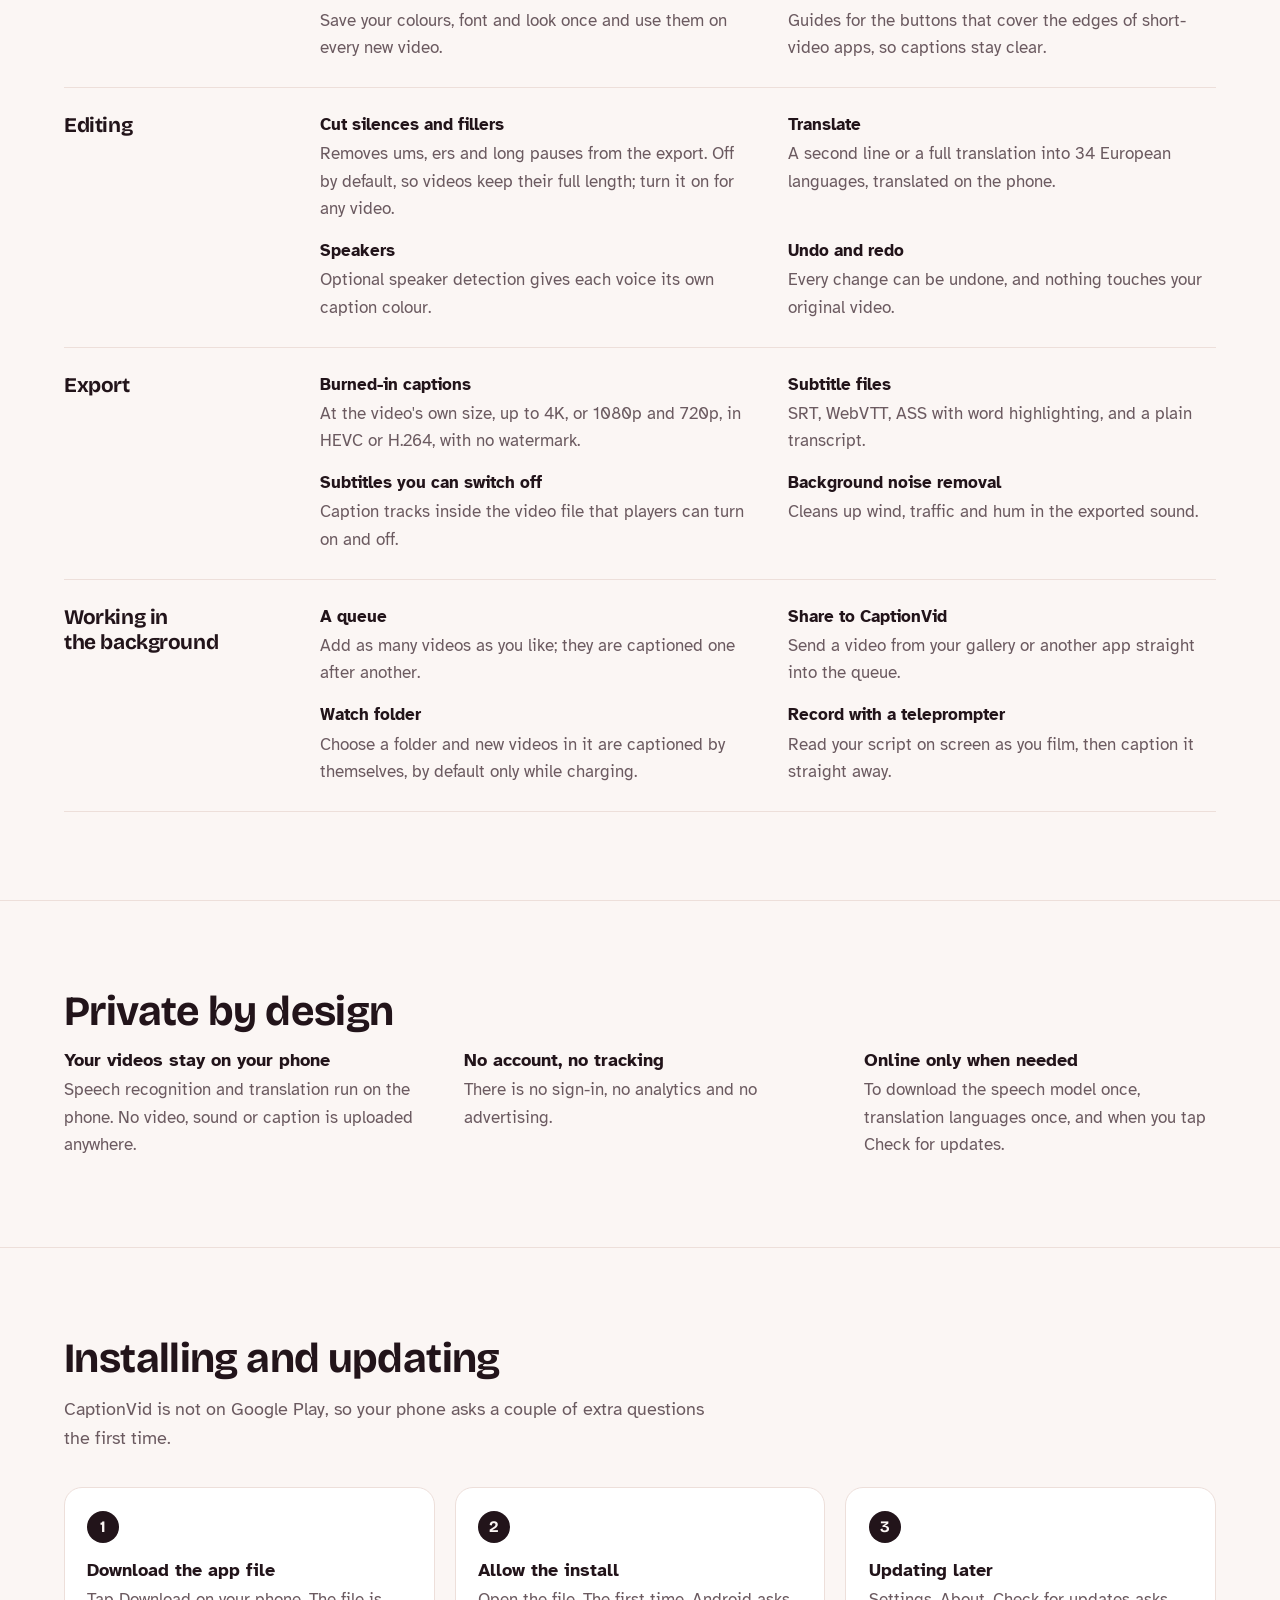
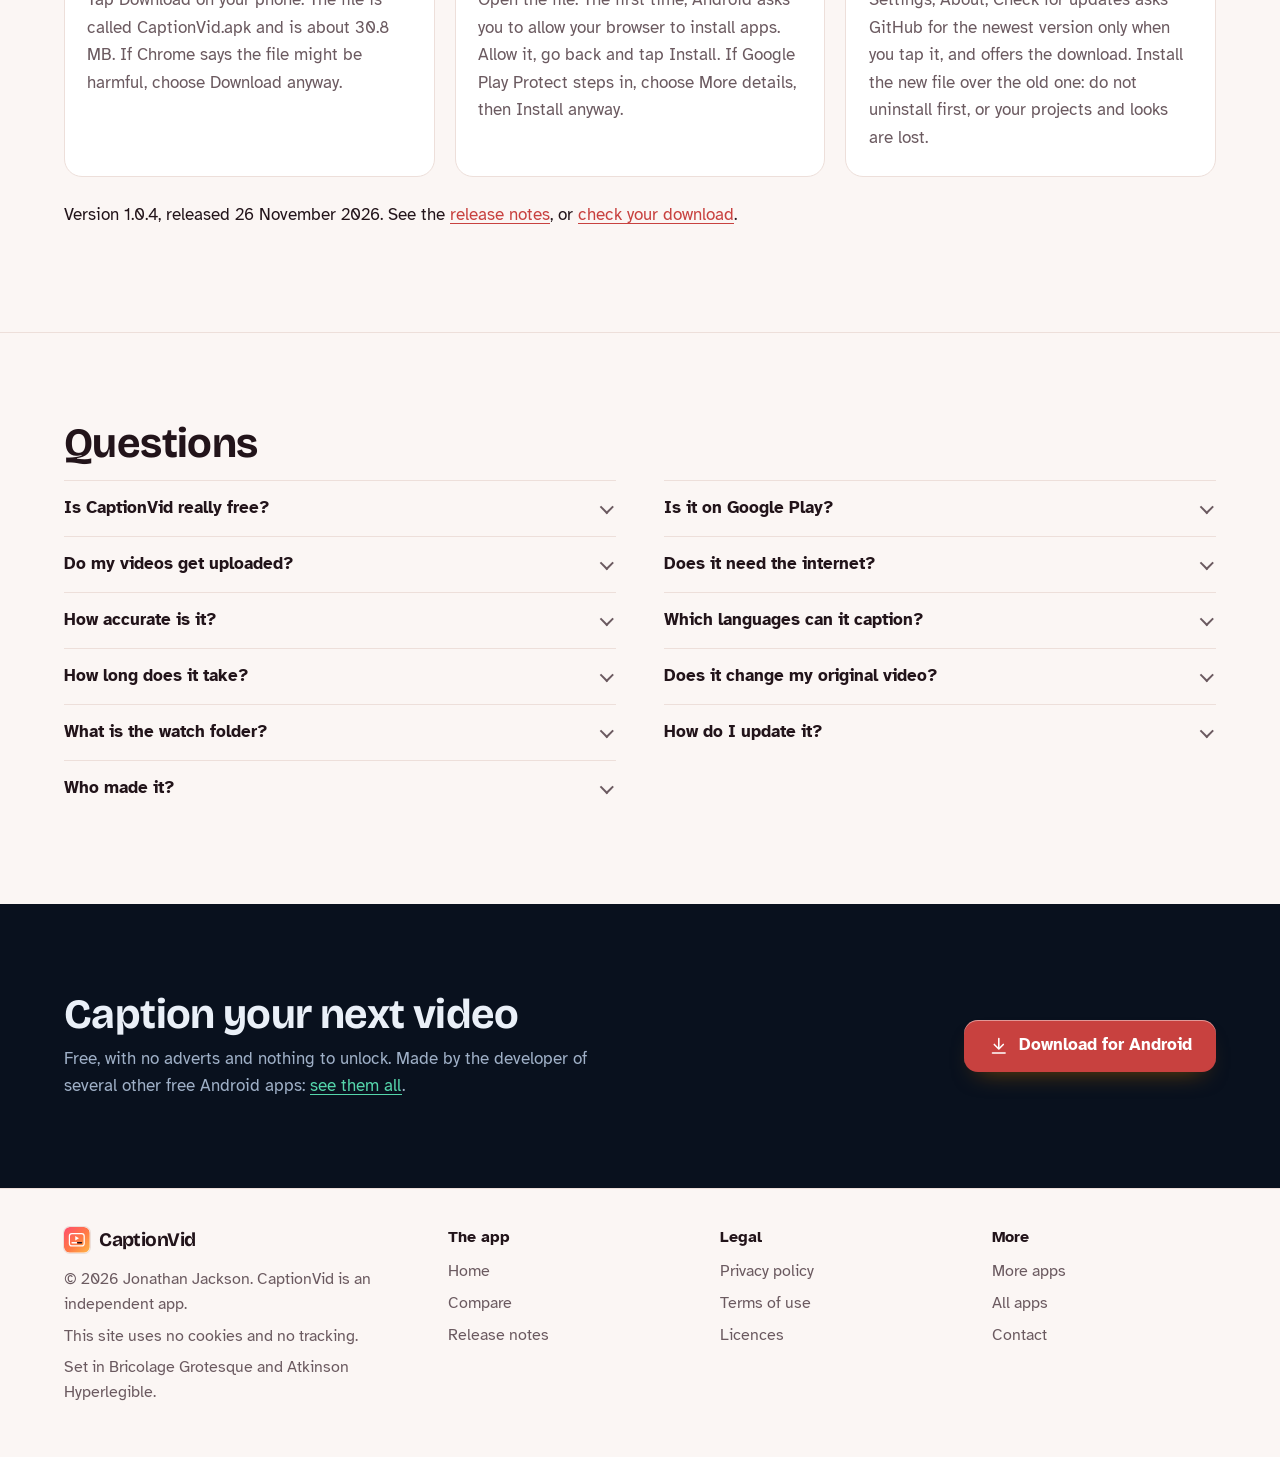
==== commit 0c5b302d: "CaptionVid 1.0.4" ====
--- a/index.html
+++ b/index.html
@@ -28,7 +28,7 @@
 <link rel="stylesheet" href="./assets/house.css?v=1">
 <link rel="stylesheet" href="./assets/apps-list.css?v=1">
 <script src="./assets/apps-list.js?v=1" defer></script>
-<script type="application/ld+json">{"@context":"https://schema.org","@type":"SoftwareApplication","name":"CaptionVid","url":"https://customgpter.github.io/captionvid/","description":"CaptionVid writes word-by-word captions for your videos on your phone, in the background, with 45 animated looks, 171 fonts, translation, silence cutting and subtitle files. No account, no upload, no adverts, nothing to buy.","applicationCategory":"MultimediaApplication","operatingSystem":"Android 10 or later","softwareVersion":"1.0.3","downloadUrl":"https://github.com/CustomGPTer/captionvid/releases/latest/download/CaptionVid.apk","releaseNotes":"https://customgpter.github.io/captionvid/releases.html","offers":{"@type":"Offer","price":"0","priceCurrency":"GBP"},"inLanguage":"en-GB","image":"https://customgpter.github.io/captionvid/assets/og.png","featureList":["Word-by-word timing","Your word list","Line rules","Many spoken languages","45 animated looks","171 fonts","Brand kits","Safe zones","Cut silences and fillers","Translate","Speakers","Undo and redo"],"author":{"@type":"Person","name":"Jonathan Jackson"}}</script>
+<script type="application/ld+json">{"@context":"https://schema.org","@type":"SoftwareApplication","name":"CaptionVid","url":"https://customgpter.github.io/captionvid/","description":"CaptionVid writes word-by-word captions for your videos on your phone, in the background, with 45 animated looks, 171 fonts, translation, silence cutting and subtitle files. No account, no upload, no adverts, nothing to buy.","applicationCategory":"MultimediaApplication","operatingSystem":"Android 10 or later","softwareVersion":"1.0.4","downloadUrl":"https://github.com/CustomGPTer/captionvid/releases/latest/download/CaptionVid.apk","releaseNotes":"https://customgpter.github.io/captionvid/releases.html","offers":{"@type":"Offer","price":"0","priceCurrency":"GBP"},"inLanguage":"en-GB","image":"https://customgpter.github.io/captionvid/assets/og.png","featureList":["Word-by-word timing","Your word list","Line rules","Many spoken languages","45 animated looks","171 fonts","Brand kits","Safe zones","Cut silences and fillers","Translate","Speakers","Undo and redo"],"author":{"@type":"Person","name":"Jonathan Jackson"}}</script>
 <script type="application/ld+json">{"@context":"https://schema.org","@type":"FAQPage","mainEntity":[{"@type":"Question","name":"Is CaptionVid really free?","acceptedAnswer":{"@type":"Answer","text":"Yes. There is no paid version, no subscription, no adverts and no watermark. Every look, font and export option is in the free app."}},{"@type":"Question","name":"Is it on Google Play?","acceptedAnswer":{"@type":"Answer","text":"No. CaptionVid is a personal project and is downloaded from this site as an Android app file. It needs Android 10 or later and a phone with a 64-bit processor, which almost every phone from the last few years has."}},{"@type":"Question","name":"Do my videos get uploaded?","acceptedAnswer":{"@type":"Answer","text":"No. The speech recognition engine runs on your phone, so your videos, their sound and their captions stay on it."}},{"@type":"Question","name":"Does it need the internet?","acceptedAnswer":{"@type":"Answer","text":"Only to download the speech model the first time (about 190 MB for the recommended Balanced model) and each translation language the first time (about 30 MB each). After that, captioning works with no connection."}},{"@type":"Question","name":"How accurate is it?","acceptedAnswer":{"@type":"Answer","text":"Very good with clear speech. Choose Best in Settings for the most accurate captions, or Fast for older phones. Words the engine was unsure of are underlined so you can check them, and your word list fixes names for good."}},{"@type":"Question","name":"Which languages can it caption?","acceptedAnswer":{"@type":"Answer","text":"It recognises speech in many languages and can detect which one is spoken. Translation is into 34 European languages and needs Google Play services on the phone."}},{"@type":"Question","name":"How long does it take?","acceptedAnswer":{"@type":"Answer","text":"It depends on the phone, the length of the video and the speech model you choose: Fast is quickest, Best is slowest. It carries on with the screen off and tells you when each video is ready."}},{"@type":"Question","name":"Does it change my original video?","acceptedAnswer":{"@type":"Answer","text":"No. CaptionVid reads your video where it is and saves the captioned copy in Movies/CaptionVid."}},{"@type":"Question","name":"What is the watch folder?","acceptedAnswer":{"@type":"Answer","text":"An optional setting. Choose a folder, and any new video saved there is captioned by itself, by default only while the phone is charging, such as overnight. If Android does not allow it to start on its own, a notice asks you to tap to carry on."}},{"@type":"Question","name":"How do I update it?","acceptedAnswer":{"@type":"Answer","text":"Settings, About, Check for updates. Download CaptionVid.apk and install it over the old one. Do not uninstall first."}},{"@type":"Question","name":"Who made it?","acceptedAnswer":{"@type":"Answer","text":"CaptionVid is made by Jonathan Jackson, an independent developer in the United Kingdom."}}]}</script>
 </head>
 <body>
@@ -48,7 +48,7 @@
 <p class="lede">CaptionVid listens to your video and writes the captions word by word, on your phone. Pick one video or twenty, lock the screen, and they are captioned one after another in the background.</p><p class="lede">Then make them yours: fix any word with a tap, choose from 45 animated looks and 171 fonts, cut the ums and long pauses, translate into European languages and export the finished video with the captions burned in, or as subtitle files. Your videos never leave the phone.</p>
 
 <p class="get" id="download"><a class="button" href="https://github.com/CustomGPTer/captionvid/releases/latest/download/CaptionVid.apk"><svg class="ico" viewBox="0 0 24 24" aria-hidden="true"><path d="M12 4v11"/><path d="M7 10.5l5 5 5-5"/><path d="M5 20h14"/></svg>Download for Android</a><a class="aside" href="#install">How to install</a></p>
-<ul class="pills"><li>Version 1.0.3</li><li>Android 10 or later</li><li>30.8 MB</li></ul>
+<ul class="pills"><li>Version 1.0.4</li><li>Android 10 or later</li><li>30.8 MB</li></ul>
 <p class="facts">Free, with nothing to unlock. No adverts, no account with the developer, no tracking. <a href="compare.html">Compare</a> or read the <a href="releases.html">release notes</a>.</p>
 <p class="facts">Chrome may say the file might be harmful. It shows this for app files that do not come from Google Play. Choose Download anyway.</p>
 </div>
@@ -80,7 +80,7 @@
 <div class="wrap">
 <h2 id="features-h">Everything is in, and all of it is free</h2>
 <p class="intro">Nothing below is held back for a paid tier, because there is no paid tier.</p>
-<div class="groups"><div class="group"><h3>Captions</h3><dl><div><dt>Word-by-word timing</dt><dd>Every word has its own start and end, so captions highlight, pop and bounce exactly as you speak.</dd></div><div><dt>Your word list</dt><dd>Names, places and jargon spelled right every time.</dd></div><div><dt>Line rules</dt><dd>Choose words or letters per line and one, two or three lines. Captions break at natural pauses.</dd></div><div><dt>Many spoken languages</dt><dd>Detects the language for you, or set it yourself. Words worth checking are underlined.</dd></div></dl></div><div class="group"><h3>Looks</h3><dl><div><dt>45 animated looks</dt><dd>Pop, karaoke fill, sliding pill, one word at a time, typewriter, glow and more, each fully changeable.</dd></div><div><dt>171 fonts</dt><dd>Bold display, clean sans, serif, handwritten and more, covering Latin, Greek and Cyrillic, plus your own fonts.</dd></div><div><dt>Brand kits</dt><dd>Save your colours, font and look once and use them on every new video.</dd></div><div><dt>Safe zones</dt><dd>Guides for the buttons that cover the edges of short-video apps, so captions stay clear.</dd></div></dl></div><div class="group"><h3>Editing</h3><dl><div><dt>Cut silences and fillers</dt><dd>Removes ums, ers and long pauses from the export. On by default, changeable for each video.</dd></div><div><dt>Translate</dt><dd>A second line or a full translation into 34 European languages, translated on the phone.</dd></div><div><dt>Speakers</dt><dd>Optional speaker detection gives each voice its own caption colour.</dd></div><div><dt>Undo and redo</dt><dd>Every change can be undone, and nothing touches your original video.</dd></div></dl></div><div class="group"><h3>Export</h3><dl><div><dt>Burned-in captions</dt><dd>At the video's own size, up to 4K, or 1080p and 720p, in HEVC or H.264, with no watermark.</dd></div><div><dt>Subtitle files</dt><dd>SRT, WebVTT, ASS with word highlighting, and a plain transcript.</dd></div><div><dt>Subtitles you can switch off</dt><dd>Caption tracks inside the video file that players can turn on and off.</dd></div><div><dt>Background noise removal</dt><dd>Cleans up wind, traffic and hum in the exported sound.</dd></div></dl></div><div class="group"><h3>Working in the background</h3><dl><div><dt>A queue</dt><dd>Add as many videos as you like; they are captioned one after another.</dd></div><div><dt>Share to CaptionVid</dt><dd>Send a video from your gallery or another app straight into the queue.</dd></div><div><dt>Watch folder</dt><dd>Choose a folder and new videos in it are captioned by themselves, by default only while charging.</dd></div><div><dt>Record with a teleprompter</dt><dd>Read your script on screen as you film, then caption it straight away.</dd></div></dl></div></div>
+<div class="groups"><div class="group"><h3>Captions</h3><dl><div><dt>Word-by-word timing</dt><dd>Every word has its own start and end, so captions highlight, pop and bounce exactly as you speak.</dd></div><div><dt>Your word list</dt><dd>Names, places and jargon spelled right every time.</dd></div><div><dt>Line rules</dt><dd>Choose words or letters per line and one, two or three lines. Captions break at natural pauses.</dd></div><div><dt>Many spoken languages</dt><dd>Detects the language for you, or set it yourself. Words worth checking are underlined.</dd></div></dl></div><div class="group"><h3>Looks</h3><dl><div><dt>45 animated looks</dt><dd>Pop, karaoke fill, sliding pill, one word at a time, typewriter, glow and more, each fully changeable.</dd></div><div><dt>171 fonts</dt><dd>Bold display, clean sans, serif, handwritten and more, covering Latin, Greek and Cyrillic, plus your own fonts.</dd></div><div><dt>Brand kits</dt><dd>Save your colours, font and look once and use them on every new video.</dd></div><div><dt>Safe zones</dt><dd>Guides for the buttons that cover the edges of short-video apps, so captions stay clear.</dd></div></dl></div><div class="group"><h3>Editing</h3><dl><div><dt>Cut silences and fillers</dt><dd>Removes ums, ers and long pauses from the export. Off by default, so videos keep their full length; turn it on for any video.</dd></div><div><dt>Translate</dt><dd>A second line or a full translation into 34 European languages, translated on the phone.</dd></div><div><dt>Speakers</dt><dd>Optional speaker detection gives each voice its own caption colour.</dd></div><div><dt>Undo and redo</dt><dd>Every change can be undone, and nothing touches your original video.</dd></div></dl></div><div class="group"><h3>Export</h3><dl><div><dt>Burned-in captions</dt><dd>At the video's own size, up to 4K, or 1080p and 720p, in HEVC or H.264, with no watermark.</dd></div><div><dt>Subtitle files</dt><dd>SRT, WebVTT, ASS with word highlighting, and a plain transcript.</dd></div><div><dt>Subtitles you can switch off</dt><dd>Caption tracks inside the video file that players can turn on and off.</dd></div><div><dt>Background noise removal</dt><dd>Cleans up wind, traffic and hum in the exported sound.</dd></div></dl></div><div class="group"><h3>Working in the background</h3><dl><div><dt>A queue</dt><dd>Add as many videos as you like; they are captioned one after another.</dd></div><div><dt>Share to CaptionVid</dt><dd>Send a video from your gallery or another app straight into the queue.</dd></div><div><dt>Watch folder</dt><dd>Choose a folder and new videos in it are captioned by themselves, by default only while charging.</dd></div><div><dt>Record with a teleprompter</dt><dd>Read your script on screen as you film, then caption it straight away.</dd></div></dl></div></div>
 </div>
 </section>
 
@@ -96,7 +96,7 @@
 <h2 id="install-h">Installing and updating</h2>
 <p class="intro">CaptionVid is not on Google Play, so your phone asks a couple of extra questions the first time.</p>
 <ol class="steps"><li><h3>Download the app file</h3><p>Tap Download on your phone. The file is called CaptionVid.apk and is about 30.8 MB. If Chrome says the file might be harmful, choose Download anyway.</p></li><li><h3>Allow the install</h3><p>Open the file. The first time, Android asks you to allow your browser to install apps. Allow it, go back and tap Install. If Google Play Protect steps in, choose More details, then Install anyway.</p></li><li><h3>Updating later</h3><p>Settings, About, Check for updates asks GitHub for the newest version only when you tap it, and offers the download. Install the new file over the old one: do not uninstall first, or your projects and looks are lost.</p></li></ol>
-<p class="after-table">Version 1.0.3, released 26 November 2026. See the <a href="releases.html">release notes</a>, or <a href="releases.html#checking">check your download</a>.</p>
+<p class="after-table">Version 1.0.4, released 26 November 2026. See the <a href="releases.html">release notes</a>, or <a href="releases.html#checking">check your download</a>.</p>
 </div>
 </section>
 
